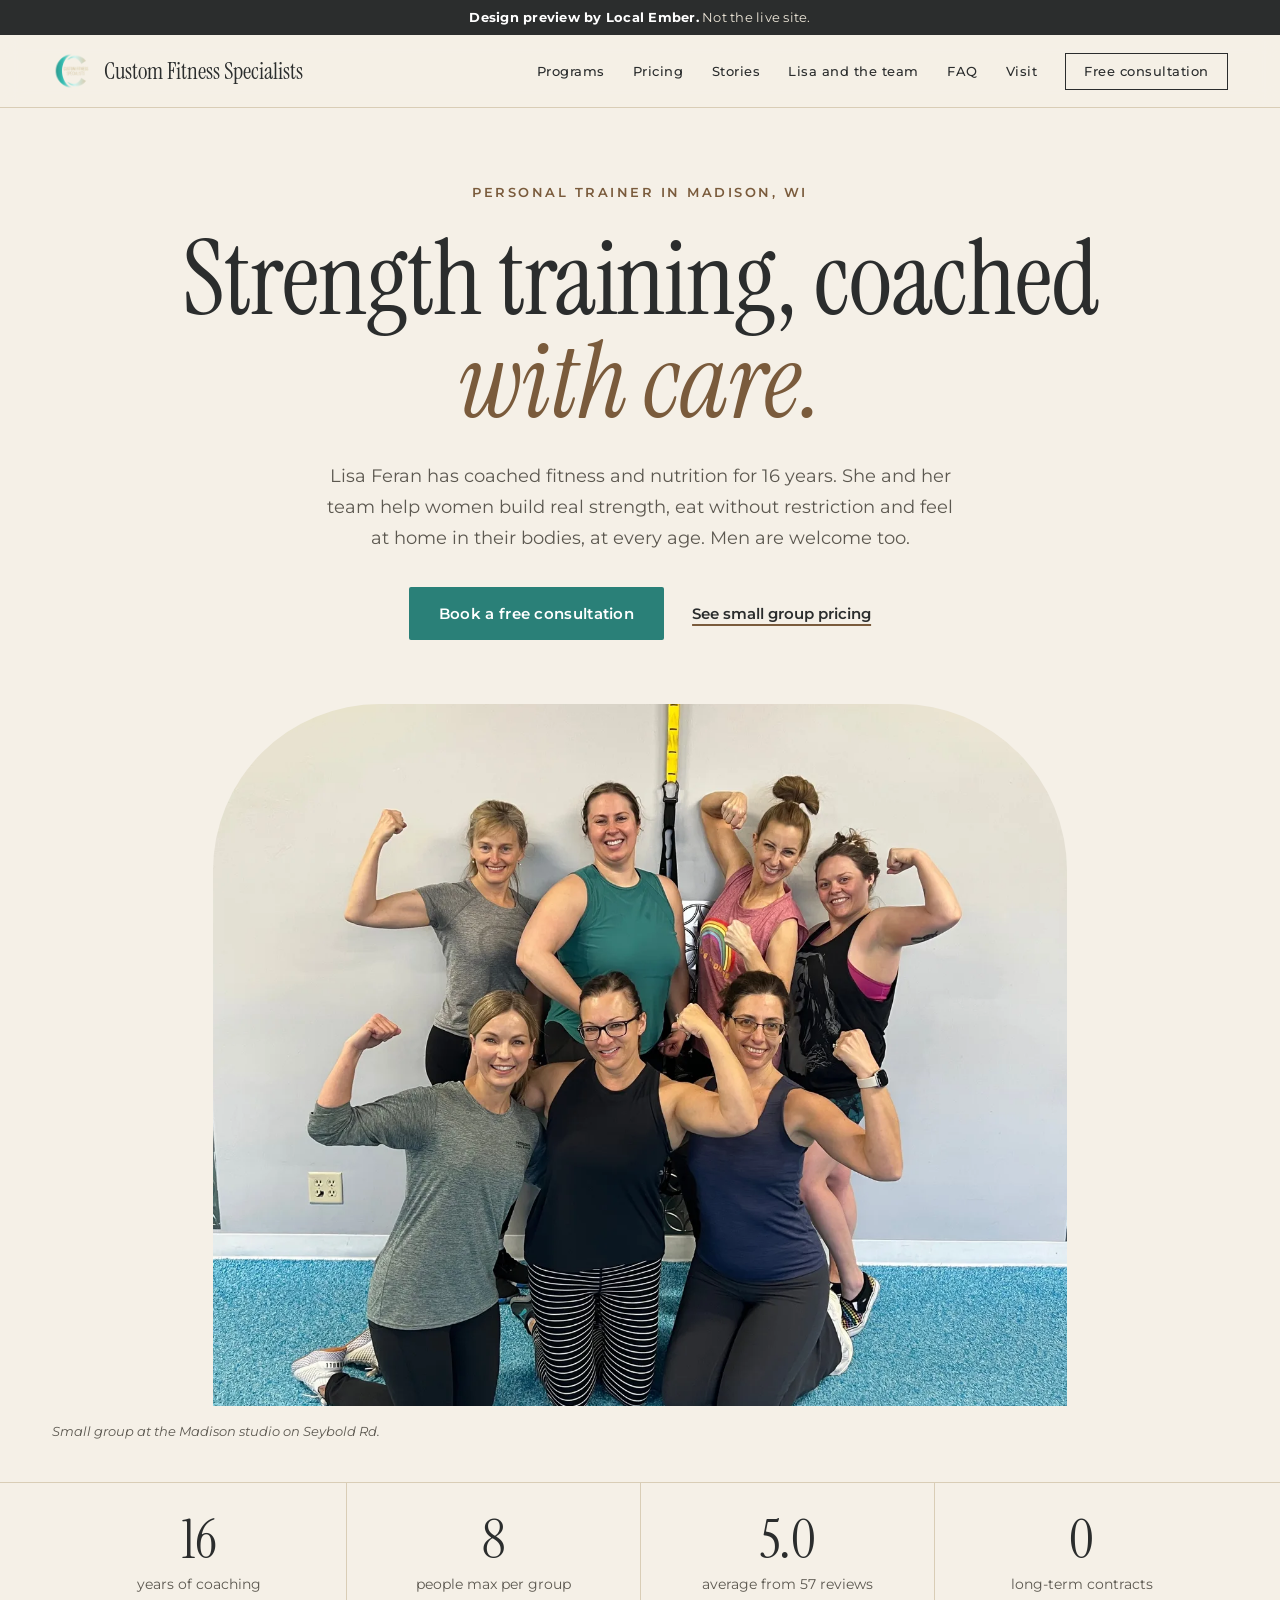
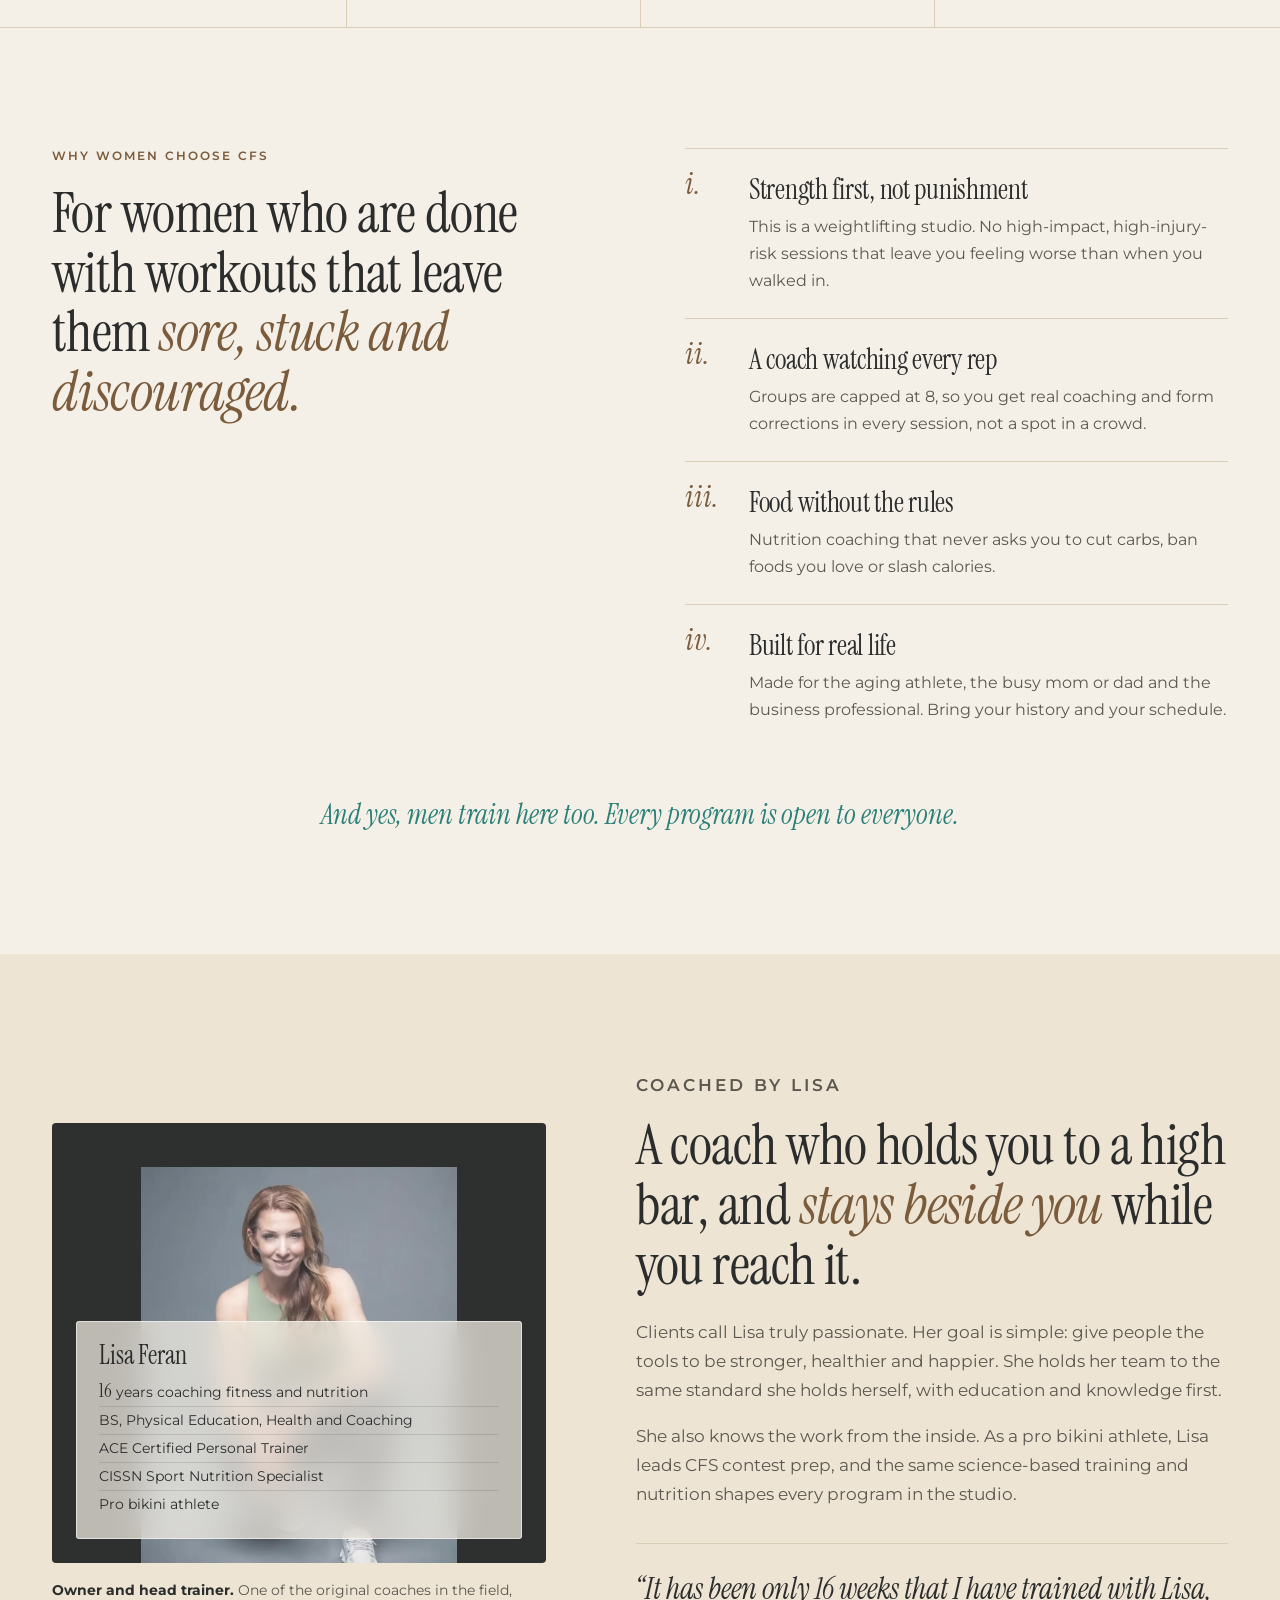
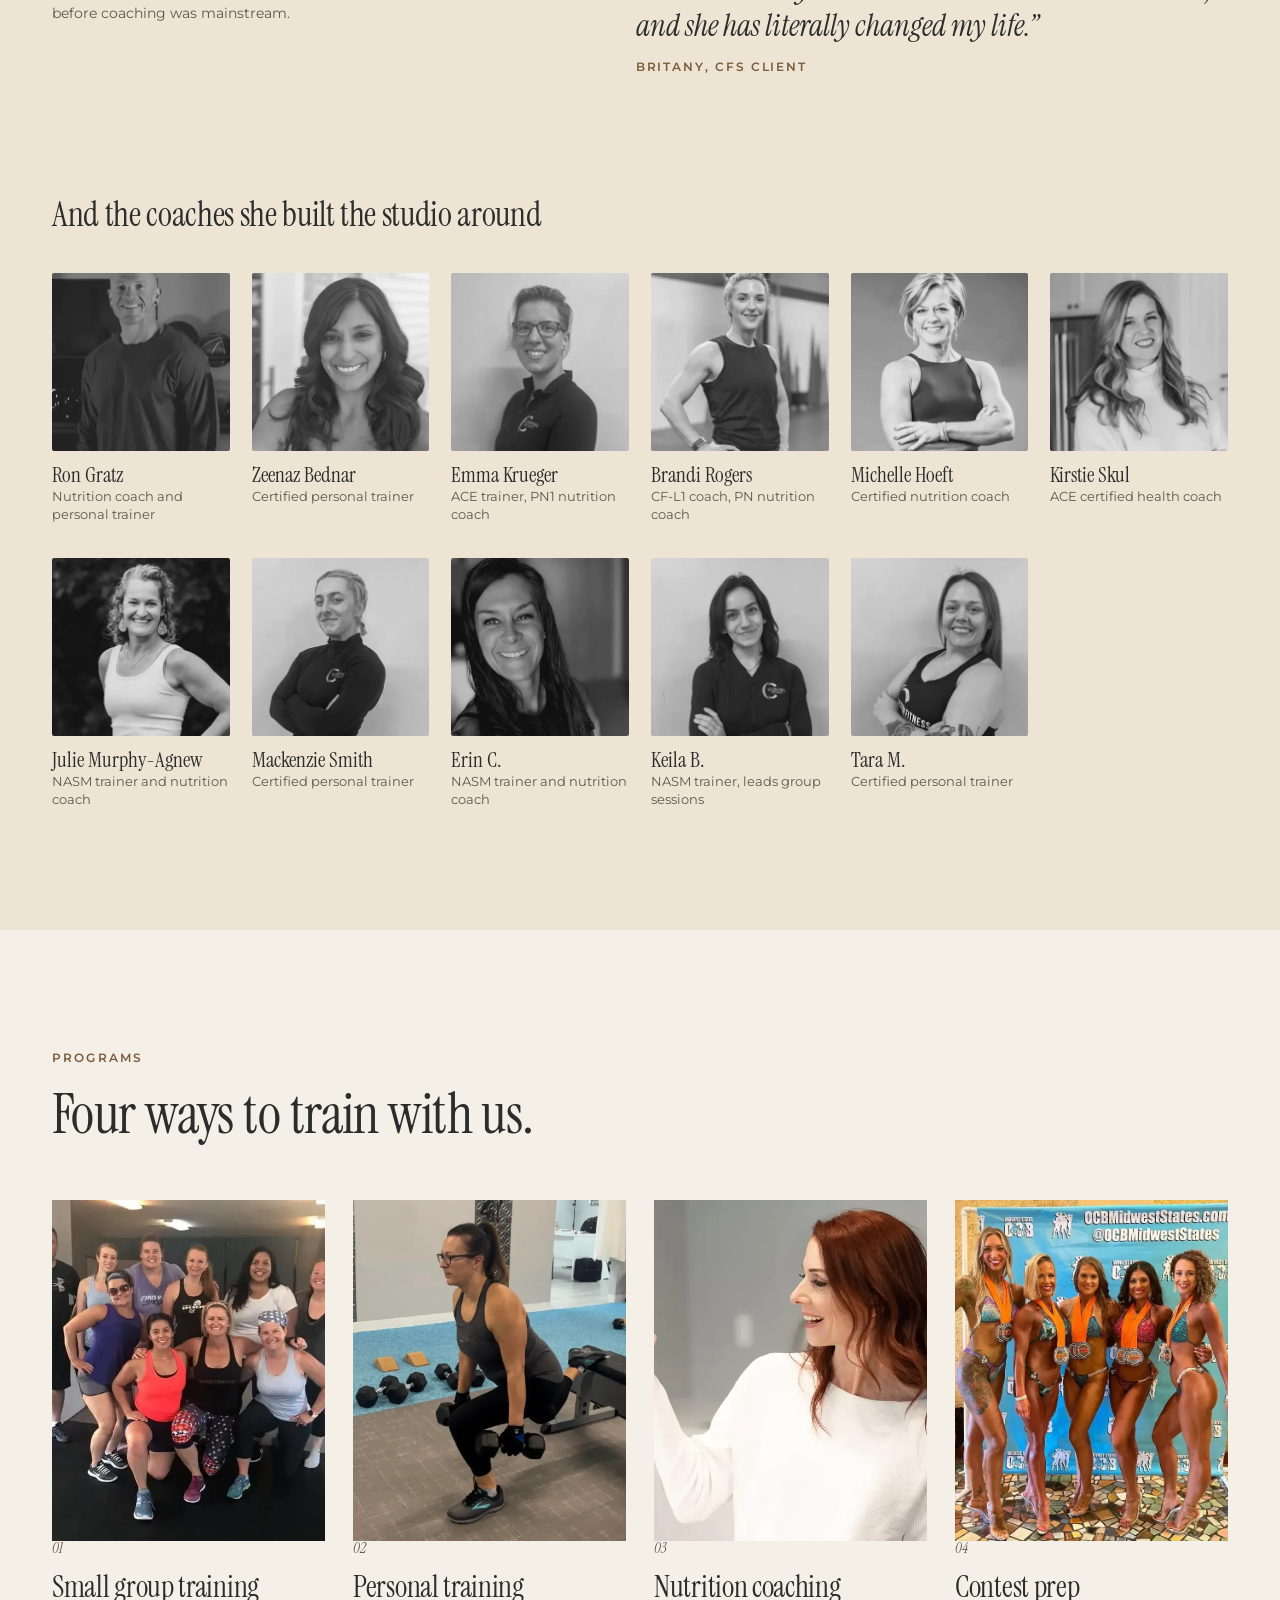
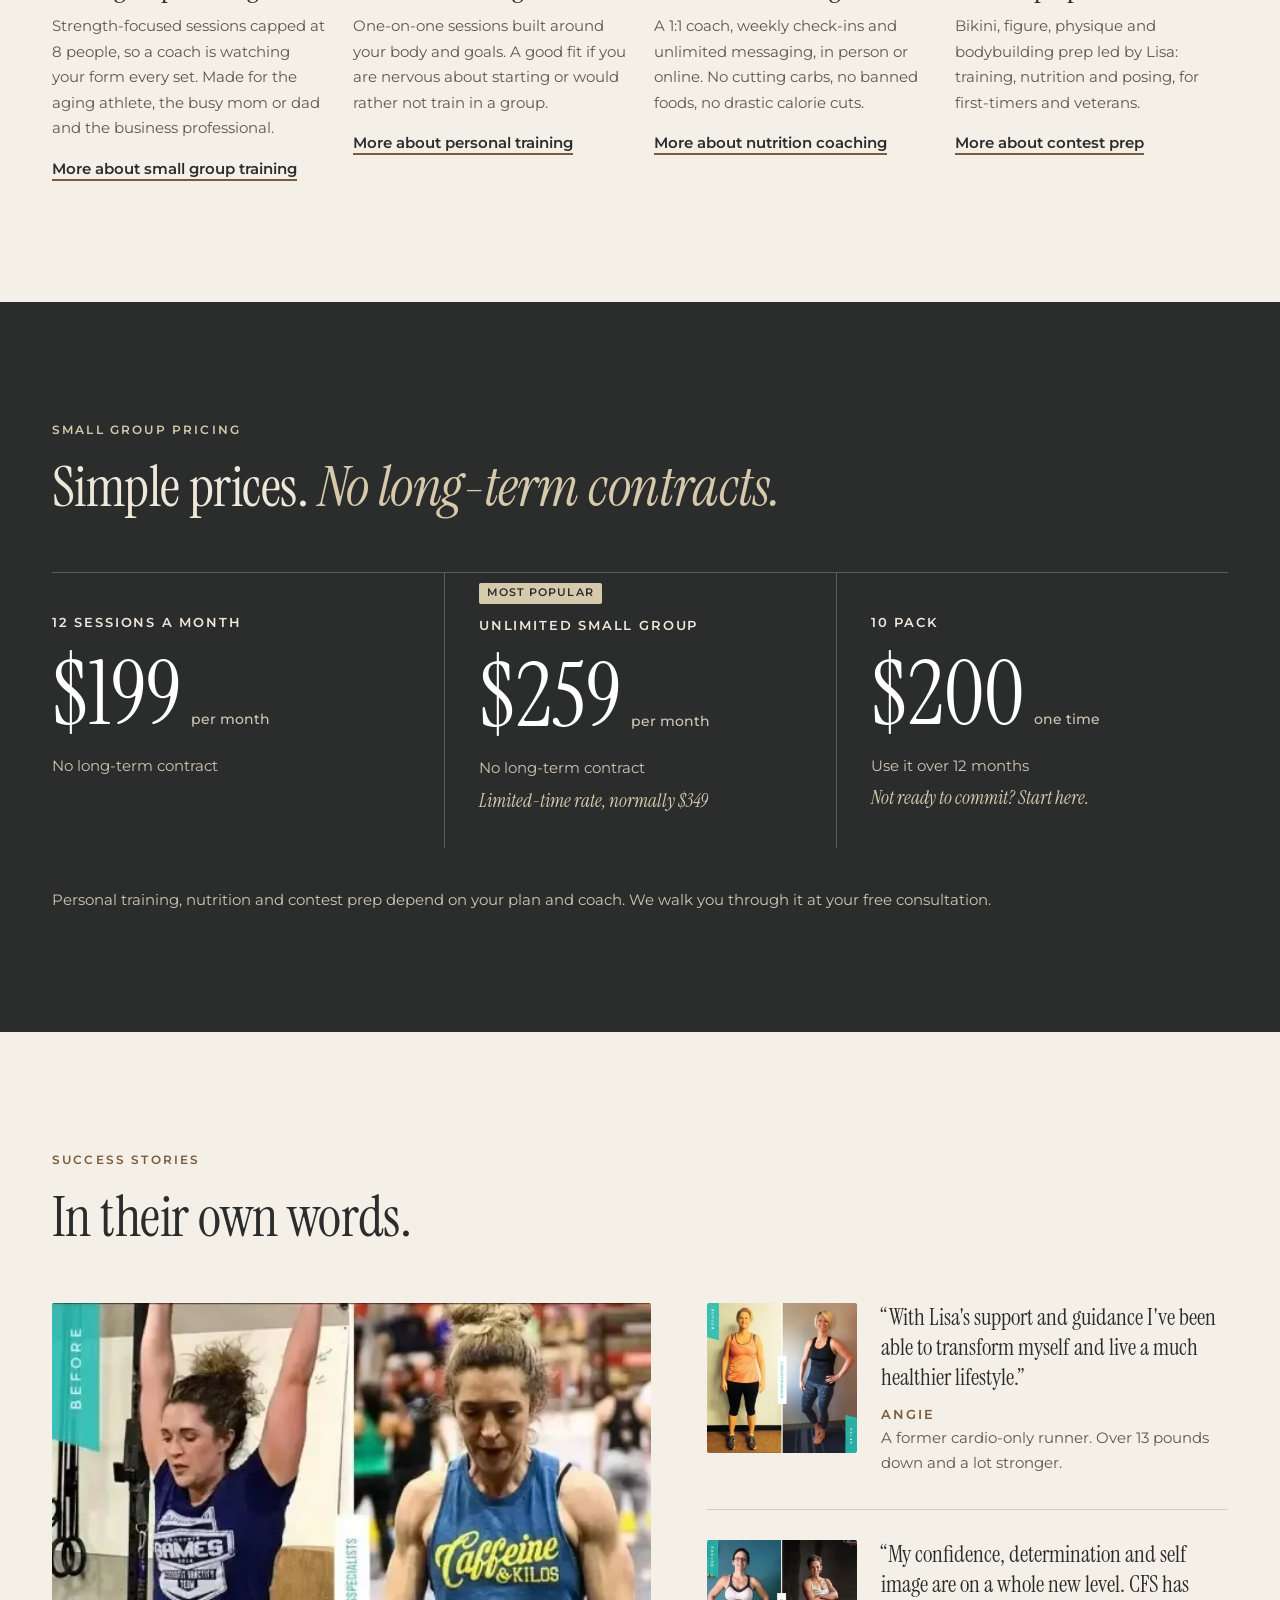
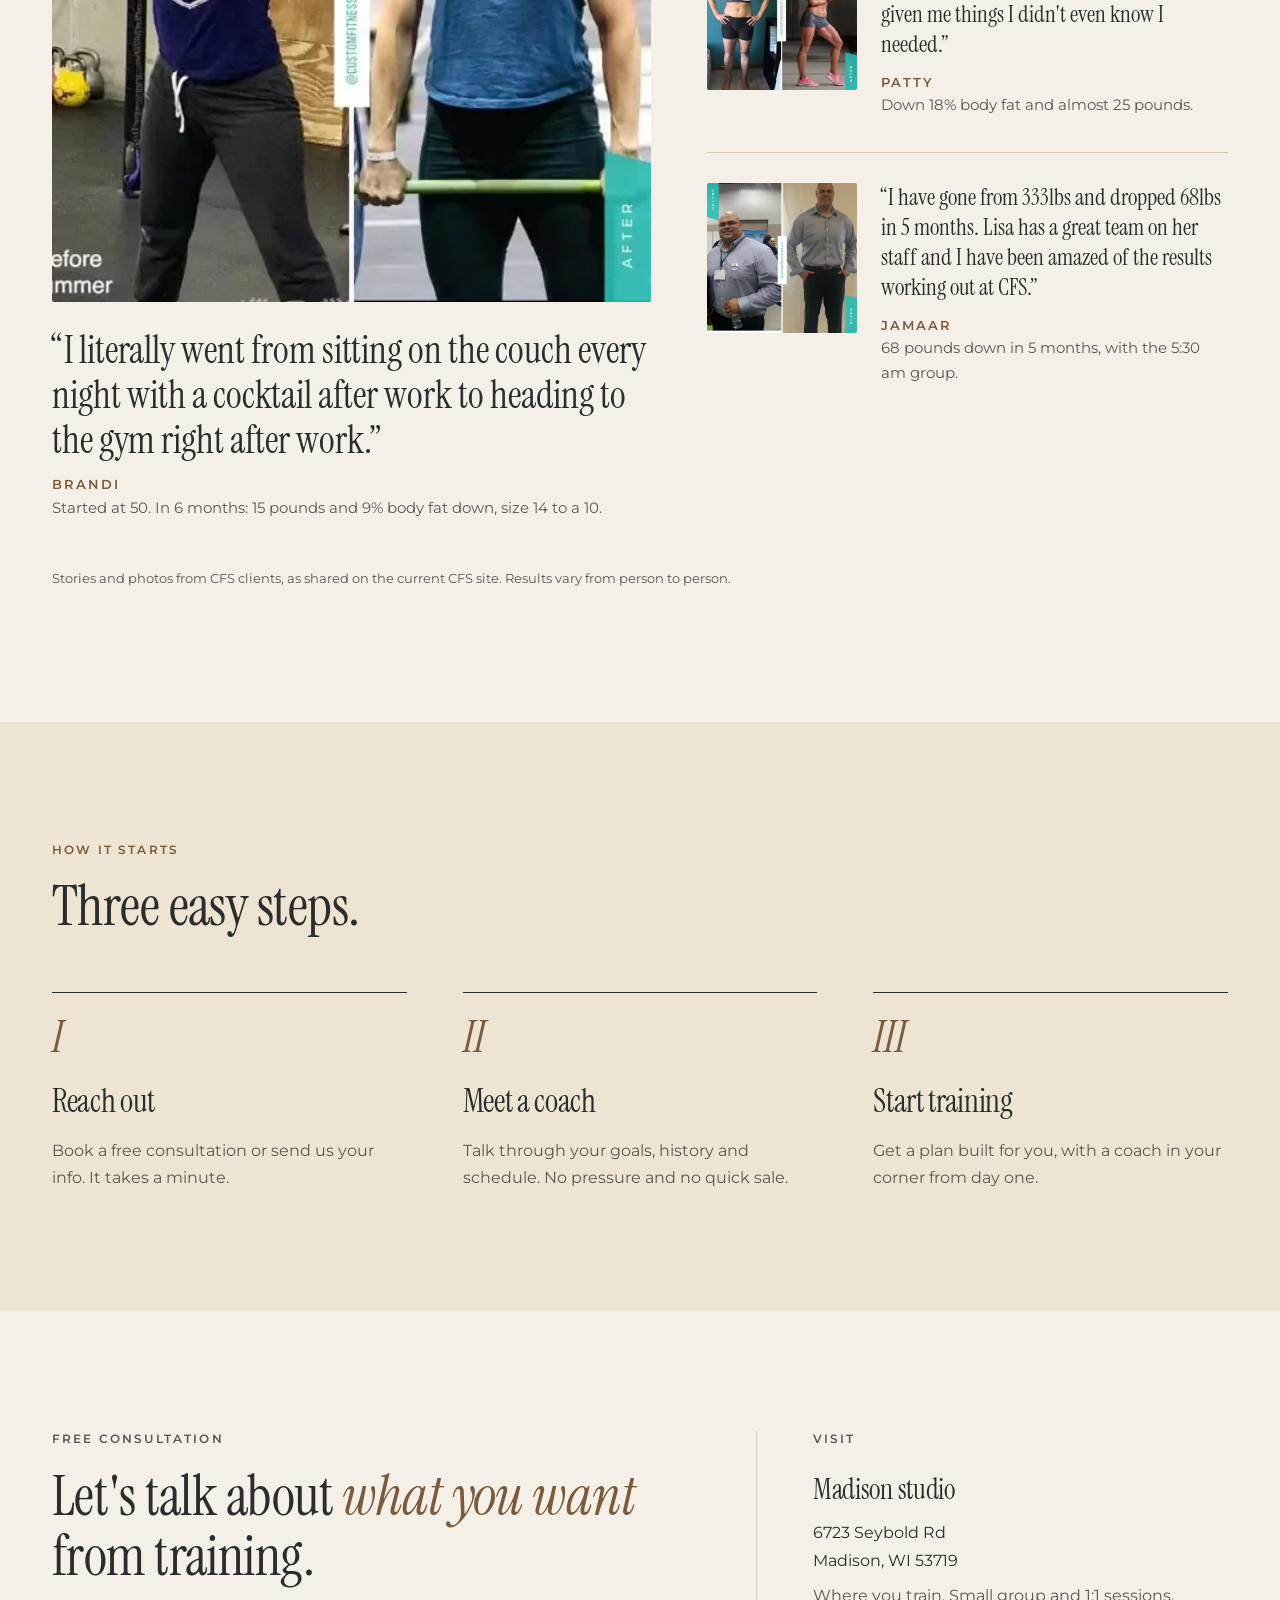
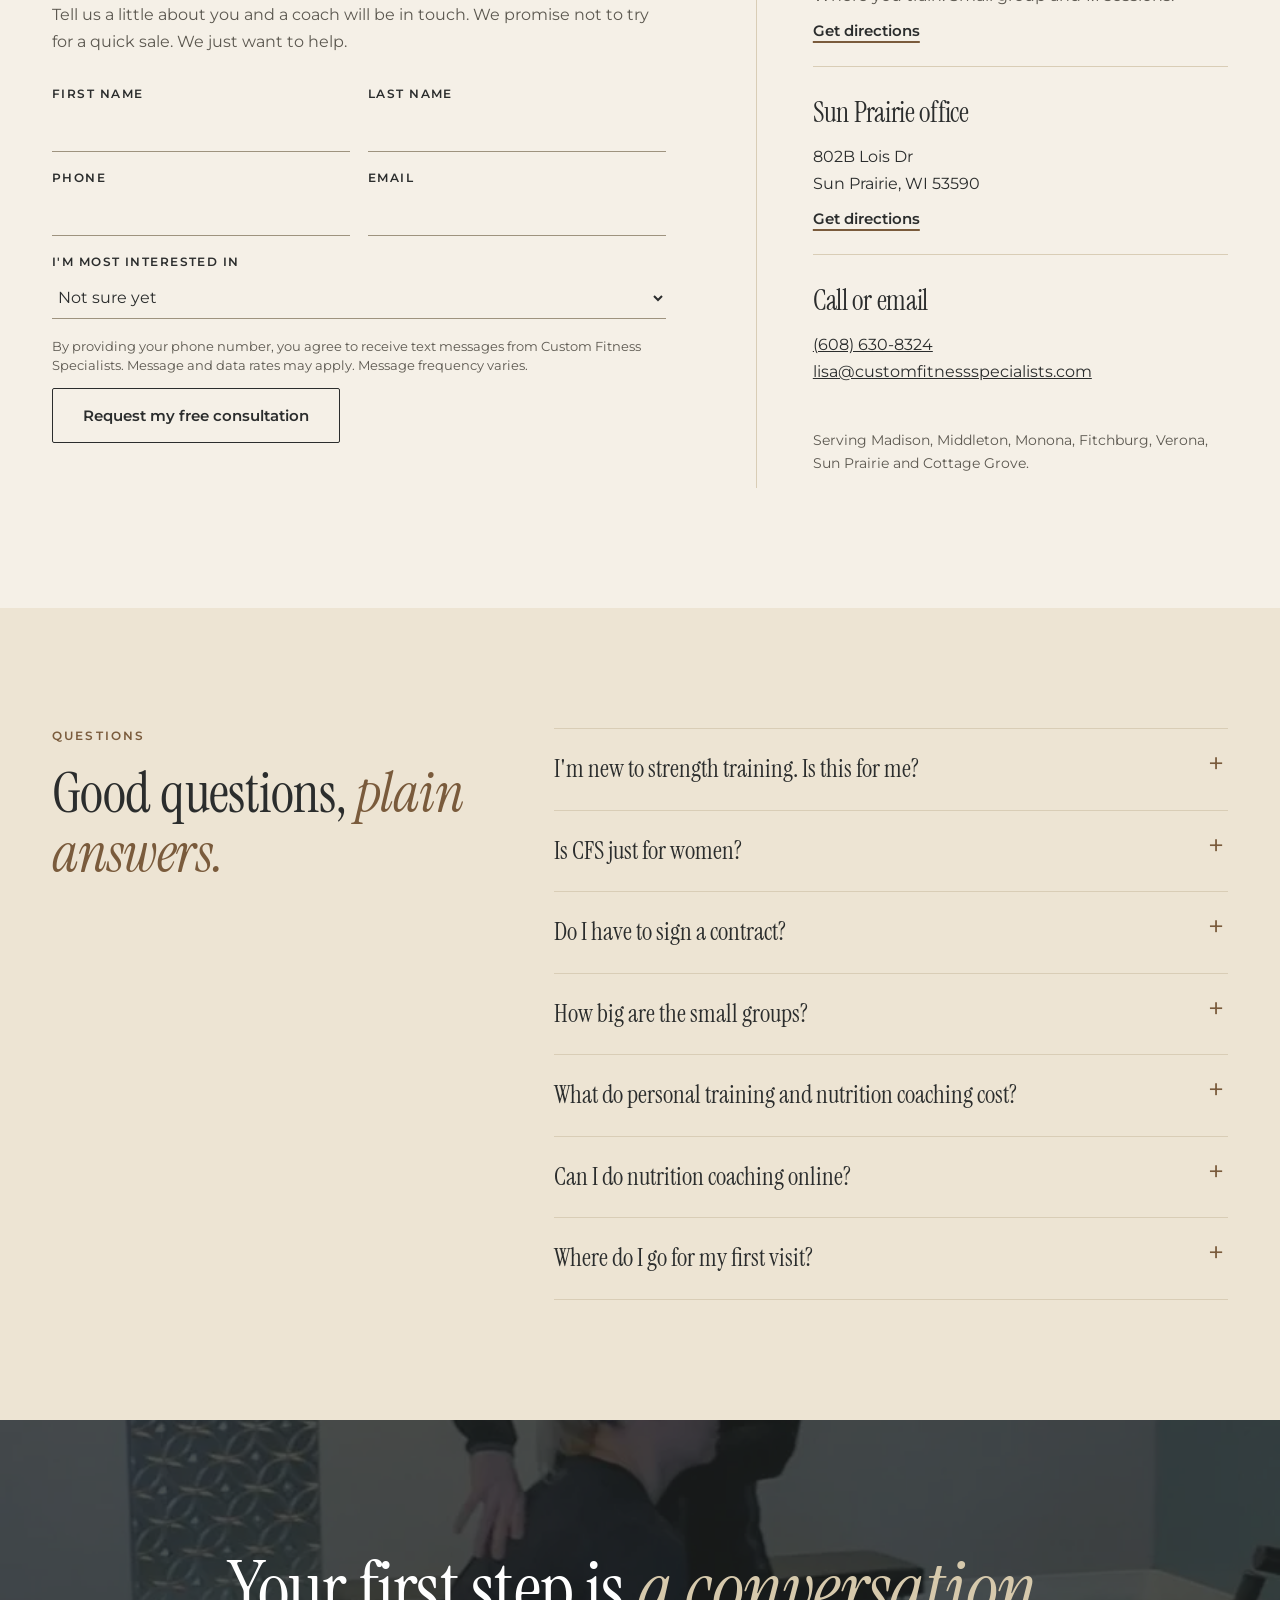
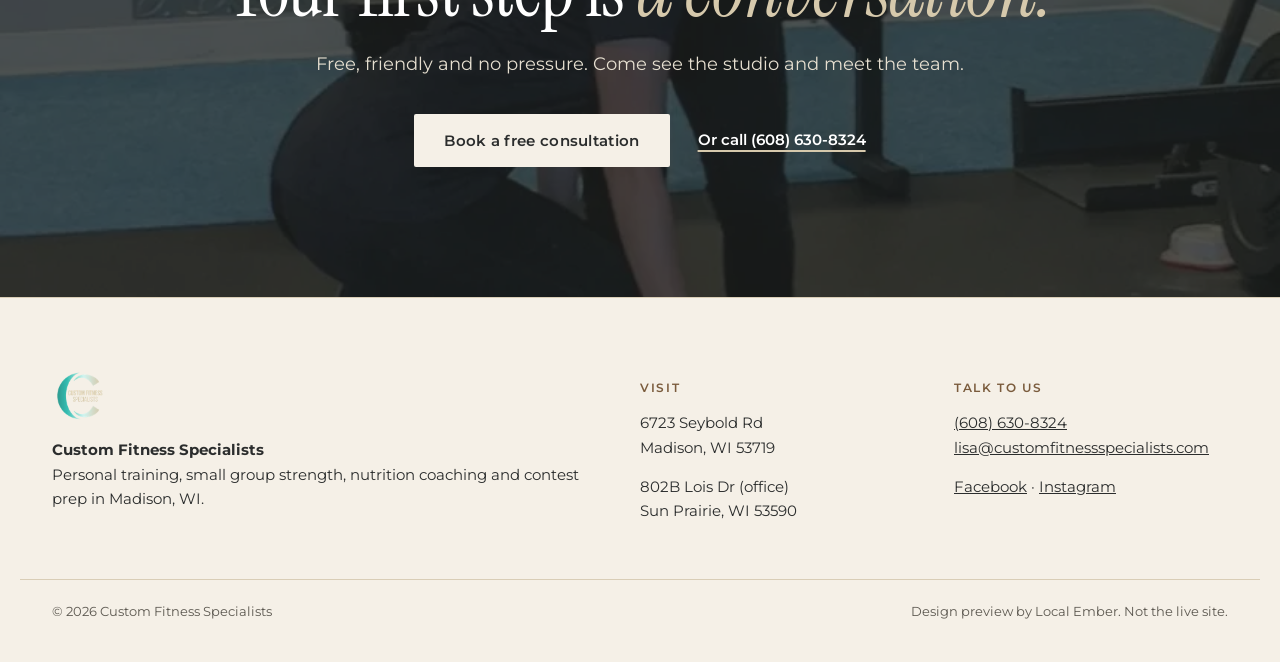
==== coached-by-lisa/index.html @ 45fd1b5d "Add two homepage option previews for Lisa (noindex): /coached-by-lisa/ (option 1), /their-stories/ (" ====
<!doctype html><html lang="en"><head><meta charset="utf-8"><meta name="viewport" content="width=device-width, initial-scale=1">
<title>Personal Trainer in Madison, WI | Custom Fitness Specialists</title><meta name="description" content="Strength training, nutrition coaching and small groups capped at 8, led by Lisa Feran and her team in Madison, WI. Book a free consultation."><meta name="robots" content="noindex,nofollow">
<link rel="icon" href="assets/img/cfs-logo.png"><link rel="stylesheet" href="assets/fonts.css"><link rel="stylesheet" href="assets/style.css"></head>
<body class="o1"><div class="pnote"><strong>Design preview by Local Ember.</strong> Not the live site.</div>
<header class="hdr"><div class="wrap hrow">
<a href="#top" class="brand"><img src="assets/img/cfs-logo.png" alt="" width="40" height="40"><span>Custom Fitness Specialists</span></a>
<nav class="nav" data-nav aria-label="Main"><a href="#programs">Programs</a><a href="#pricing">Pricing</a><a href="#stories">Stories</a><a href="#lisa">Lisa and the team</a><a href="#faq">FAQ</a><a href="#visit">Visit</a><a href="#consult" class="nav-cta">Free consultation</a></nav>
<button class="mbtn" data-menu-btn aria-expanded="false" aria-label="Open menu"><span></span><span></span></button>
</div></header>
<main id="top">
<section class="hero">
  <div class="wrap hero-copy">
    <h1><span class="h1-kicker">Personal trainer in Madison, WI</span>Strength training, coached <em>with care.</em></h1>
    <p class="lede">Lisa Feran has coached fitness and nutrition for 16 years. She and her team help women build real strength, eat without restriction and feel at home in their bodies, at every age. Men are welcome too.</p>
    <div class="ctas" data-hero-ctas><a href="#consult" class="btn">Book a free consultation</a><a href="#pricing" class="tlink">See small group pricing</a></div>
  </div>
  <div class="reveal-frame" data-scale-reveal>
    <figure class="rf-inner"><img src="assets/img/group-1800.webp" srcset="assets/img/group-900.webp 900w, assets/img/group-1800.webp 1800w" sizes="100vw" alt="A small group of CFS members flexing together in the Madison studio" width="1800" height="1219"></figure>
  </div>
  <p class="wrap rf-cap">Small group at the Madison studio on Seybold Rd.</p>
</section>

<section class="facts" aria-label="At a glance"><div class="wrap frow4">
  <p><b>16</b> years of coaching</p><p><b>8</b> people max per group</p><p><b>5.0</b> average from 57 reviews</p><p><b>0</b> long-term contracts</p>
</div></section>

<section class="why" id="why"><div class="wrap why-grid">
  <div class="why-h reveal"><p class="eyebrow">Why women choose CFS</p><h2>For women who are done with workouts that leave them <em>sore, stuck and discouraged.</em></h2></div>
  <ol class="why-list" data-stagger="70">
    <li class="reveal"><h3>Strength first, not punishment</h3><p>This is a weightlifting studio. No high-impact, high-injury-risk sessions that leave you feeling worse than when you walked in.</p></li>
    <li class="reveal"><h3>A coach watching every rep</h3><p>Groups are capped at 8, so you get real coaching and form corrections in every session, not a spot in a crowd.</p></li>
    <li class="reveal"><h3>Food without the rules</h3><p>Nutrition coaching that never asks you to cut carbs, ban foods you love or slash calories.</p></li>
    <li class="reveal"><h3>Built for real life</h3><p>Made for the aging athlete, the busy mom or dad and the business professional. Bring your history and your schedule.</p></li>
  </ol>
  <p class="men reveal">And yes, men train here too. Every program is open to everyone.</p>
</div></section>

<section class="lisa" id="lisa"><div class="wrap lisa-grid">
  <div class="lisa-left reveal">
    <div class="ov-card">
      <img src="assets/img/lisa-portrait.webp" alt="Lisa Feran, owner and head trainer at Custom Fitness Specialists" width="800" height="1067" loading="lazy">
      <div class="ov-panel"><p class="ov-k">Lisa Feran</p><ul><li><b>16</b> years coaching fitness and nutrition</li><li>BS, Physical Education, Health and Coaching</li><li>ACE Certified Personal Trainer</li><li>CISSN Sport Nutrition Specialist</li><li>Pro bikini athlete</li></ul></div>
    </div>
    <p class="ov-cap"><b>Owner and head trainer.</b> One of the original coaches in the field, before coaching was mainstream.</p>
  </div>
  <div class="lisa-right reveal">
    <p class="eyebrow">Coached by Lisa</p>
    <h2>A coach who holds you to a high bar, and <em>stays beside you</em> while you reach it.</h2>
    <p>Clients call Lisa truly passionate. Her goal is simple: give people the tools to be stronger, healthier and happier. She holds her team to the same standard she holds herself, with education and knowledge first.</p>
    <p>She also knows the work from the inside. As a pro bikini athlete, Lisa leads CFS contest prep, and the same science-based training and nutrition shapes every program in the studio.</p>
    <blockquote class="pull">“It has been only 16 weeks that I have trained with Lisa, and she has literally changed my life.”<cite>Britany, CFS client</cite></blockquote>
  </div>
</div>
<div class="wrap team">
  <h3 class="team-h reveal">And the coaches she built the studio around</h3>
  <ul class="team-grid" data-stagger="50"><li class="reveal"><img src="assets/img/coach-ron.webp" alt="Ron Gratz" width="360" height="360" loading="lazy"><span class="cn">Ron Gratz</span><span class="cr">Nutrition coach and personal trainer</span></li><li class="reveal"><img src="assets/img/coach-zeenaz.webp" alt="Zeenaz Bednar" width="360" height="360" loading="lazy"><span class="cn">Zeenaz Bednar</span><span class="cr">Certified personal trainer</span></li><li class="reveal"><img src="assets/img/coach-emma.webp" alt="Emma Krueger" width="360" height="360" loading="lazy"><span class="cn">Emma Krueger</span><span class="cr">ACE trainer, PN1 nutrition coach</span></li><li class="reveal"><img src="assets/img/coach-brandi.webp" alt="Brandi Rogers" width="360" height="360" loading="lazy"><span class="cn">Brandi Rogers</span><span class="cr">CF-L1 coach, PN nutrition coach</span></li><li class="reveal"><img src="assets/img/coach-michelle.webp" alt="Michelle Hoeft" width="360" height="360" loading="lazy"><span class="cn">Michelle Hoeft</span><span class="cr">Certified nutrition coach</span></li><li class="reveal"><img src="assets/img/coach-kirstie.webp" alt="Kirstie Skul" width="360" height="360" loading="lazy"><span class="cn">Kirstie Skul</span><span class="cr">ACE certified health coach</span></li><li class="reveal"><img src="assets/img/coach-julie.webp" alt="Julie Murphy-Agnew" width="360" height="360" loading="lazy"><span class="cn">Julie Murphy-Agnew</span><span class="cr">NASM trainer and nutrition coach</span></li><li class="reveal"><img src="assets/img/coach-macke.webp" alt="Mackenzie Smith" width="360" height="360" loading="lazy"><span class="cn">Mackenzie Smith</span><span class="cr">Certified personal trainer</span></li><li class="reveal"><img src="assets/img/coach-erin.webp" alt="Erin C." width="360" height="360" loading="lazy"><span class="cn">Erin C.</span><span class="cr">NASM trainer and nutrition coach</span></li><li class="reveal"><img src="assets/img/coach-keila.webp" alt="Keila B." width="360" height="360" loading="lazy"><span class="cn">Keila B.</span><span class="cr">NASM trainer, leads group sessions</span></li><li class="reveal"><img src="assets/img/coach-tara.webp" alt="Tara M." width="360" height="360" loading="lazy"><span class="cn">Tara M.</span><span class="cr">Certified personal trainer</span></li></ul>
</div></section>

<section class="programs" id="programs"><div class="wrap">
  <div class="sec-h reveal"><p class="eyebrow">Programs</p><h2>Four ways to train with us.</h2></div>
  <div class="plates" data-stagger="80"><article class="plate reveal"><a href="https://customfitnessspecialists.com/small-group-training/" class="plate-img"><img src="assets/img/sg-flex.webp" alt="A CFS small group posing together in the studio after a session" loading="lazy"></a>
<p class="plate-no">01</p><h3>Small group training</h3><p>Strength-focused sessions capped at 8 people, so a coach is watching your form every set. Made for the aging athlete, the busy mom or dad and the business professional.</p><a class="tlink" href="https://customfitnessspecialists.com/small-group-training/">More about small group training</a></article><article class="plate reveal"><a href="https://customfitnessspecialists.com/personal-training/" class="plate-img"><img src="assets/img/pt-lunge.webp" alt="A CFS client doing a dumbbell split squat in the Madison studio" loading="lazy"></a>
<p class="plate-no">02</p><h3>Personal training</h3><p>One-on-one sessions built around your body and goals. A good fit if you are nervous about starting or would rather not train in a group.</p><a class="tlink" href="https://customfitnessspecialists.com/personal-training/">More about personal training</a></article><article class="plate reveal"><a href="https://customfitnessspecialists.com/nutrition-coaching/" class="plate-img"><img src="assets/img/nutrition.webp" alt="A CFS nutrition coach holding a bowl and smiling" loading="lazy"></a>
<p class="plate-no">03</p><h3>Nutrition coaching</h3><p>A 1:1 coach, weekly check-ins and unlimited messaging, in person or online. No cutting carbs, no banned foods, no drastic calorie cuts.</p><a class="tlink" href="https://customfitnessspecialists.com/nutrition-coaching/">More about nutrition coaching</a></article><article class="plate reveal"><a href="https://customfitnessspecialists.com/contest-prep/" class="plate-img"><img src="assets/img/contest-team.webp" alt="Five CFS athletes on stage at an OCB Midwest States show" loading="lazy"></a>
<p class="plate-no">04</p><h3>Contest prep</h3><p>Bikini, figure, physique and bodybuilding prep led by Lisa: training, nutrition and posing, for first-timers and veterans.</p><a class="tlink" href="https://customfitnessspecialists.com/contest-prep/">More about contest prep</a></article></div>
</div></section>

<section class="pricing" id="pricing"><div class="wrap">
  <div class="sec-h reveal"><p class="eyebrow">Small group pricing</p><h2>Simple prices. <em>No long-term contracts.</em></h2></div>
  <div class="prices" data-stagger="70"><div class="price reveal"><p class="pname">12 sessions a month</p><p class="pamt">$199<span>per month</span></p><p class="psmall">No long-term contract</p></div><div class="price is-feat reveal"><p class="pname">Unlimited small group</p><p class="pamt">$259<span>per month</span></p><p class="psmall">No long-term contract</p><p class="pnote2">Limited-time rate, normally $349</p></div><div class="price reveal"><p class="pname">10 pack</p><p class="pamt">$200<span>one time</span></p><p class="psmall">Use it over 12 months</p><p class="pnote2">Not ready to commit? Start here.</p></div></div>
  <p class="pfoot reveal">Personal training, nutrition and contest prep depend on your plan and coach. We walk you through it at your free consultation.</p>
</div></section>

<section class="stories" id="stories"><div class="wrap">
  <div class="sec-h reveal"><p class="eyebrow">Success stories</p><h2>In their own words.</h2></div>
  <div class="story-grid"><figure class="story story-big reveal"><img src="assets/img/story-brandi.webp" alt="Brandi, before and after training at CFS" loading="lazy"><figcaption><blockquote>“I literally went from sitting on the couch every night with a cocktail after work to heading to the gym right after work.”</blockquote><p class="who">Brandi</p><p class="what">Started at 50. In 6 months: 15 pounds and 9% body fat down, size 14 to a 10.</p></figcaption></figure><div class="story-col" data-stagger="80"><figure class="story reveal"><img src="assets/img/story-angie.webp" alt="Angie, before and after training at CFS" loading="lazy"><figcaption><blockquote>“With Lisa's support and guidance I've been able to transform myself and live a much healthier lifestyle.”</blockquote><p class="who">Angie</p><p class="what">A former cardio-only runner. Over 13 pounds down and a lot stronger.</p></figcaption></figure><figure class="story reveal"><img src="assets/img/story-patty.webp" alt="Patty, before and after training at CFS" loading="lazy"><figcaption><blockquote>“My confidence, determination and self image are on a whole new level. CFS has given me things I didn't even know I needed.”</blockquote><p class="who">Patty</p><p class="what">Down 18% body fat and almost 25 pounds.</p></figcaption></figure><figure class="story reveal"><img src="assets/img/story-jamaar.webp" alt="Jamaar, before and after training at CFS" loading="lazy"><figcaption><blockquote>“I have gone from 333lbs and dropped 68lbs in 5 months. Lisa has a great team on her staff and I have been amazed of the results working out at CFS.”</blockquote><p class="who">Jamaar</p><p class="what">68 pounds down in 5 months, with the 5:30 am group.</p></figcaption></figure></div></div>
  <p class="rnote reveal">Stories and photos from CFS clients, as shared on the current CFS site. Results vary from person to person.</p>
</div></section>

<section class="steps"><div class="wrap">
  <div class="sec-h reveal"><p class="eyebrow">How it starts</p><h2>Three easy steps.</h2></div>
  <ol class="step-row" data-stagger="80"><li class="reveal"><span class="sn">I</span><h3>Reach out</h3><p>Book a free consultation or send us your info. It takes a minute.</p></li><li class="reveal"><span class="sn">II</span><h3>Meet a coach</h3><p>Talk through your goals, history and schedule. No pressure and no quick sale.</p></li><li class="reveal"><span class="sn">III</span><h3>Start training</h3><p>Get a plan built for you, with a coach in your corner from day one.</p></li></ol>
</div></section>

<section class="consult" id="consult"><div class="wrap c-grid">
  <div class="reveal"><p class="eyebrow">Free consultation</p><h2>Let's talk about <em>what you want</em> from training.</h2><p>Tell us a little about you and a coach will be in touch. We promise not to try for a quick sale. We just want to help.</p>
  <form class="cform " data-preview-form novalidate>
  <div class="frow">
    <label class="fld"><span>First name</span><input name="first" autocomplete="given-name" data-need required></label>
    <label class="fld"><span>Last name</span><input name="last" autocomplete="family-name"></label>
  </div>
  <div class="frow">
    <label class="fld"><span>Phone</span><input name="phone" type="tel" autocomplete="tel" data-need required></label>
    <label class="fld"><span>Email</span><input name="email" type="email" autocomplete="email"></label>
  </div>
  <label class="fld"><span>I'm most interested in</span>
    <select name="interest"><option>Not sure yet</option><option>Small group training</option><option>Personal training</option><option>Nutrition coaching</option><option>Contest prep</option></select></label>
  <p class="consent">By providing your phone number, you agree to receive text messages from Custom Fitness Specialists. Message and data rates may apply. Message frequency varies.</p>
  <button class="fsend" type="submit">Request my free consultation</button>
  <p class="fnote" data-form-note tabindex="-1" hidden>This is a design preview, so nothing was sent. On the live site this goes straight to Lisa's team.</p>
</form></div>
  <div class="visit reveal" id="visit"><p class="eyebrow">Visit</p>
    <div class="addr"><h3>Madison studio</h3><p>6723 Seybold Rd<br>Madison, WI 53719</p><p class="muted">Where you train. Small group and 1:1 sessions.</p><a class="tlink" href="https://goo.gl/maps/tY7fk7usAozUa3Zv9">Get directions</a></div>
    <div class="addr"><h3>Sun Prairie office</h3><p>802B Lois Dr<br>Sun Prairie, WI 53590</p><a class="tlink" href="https://goo.gl/maps/xZBZpbgNcj8FwviP7">Get directions</a></div>
    <div class="addr"><h3>Call or email</h3><p><a href="tel:+16086308324">(608) 630-8324</a><br><a href="mailto:lisa@customfitnessspecialists.com">lisa@customfitnessspecialists.com</a></p></div>
    <p class="muted small">Serving Madison, Middleton, Monona, Fitchburg, Verona, Sun Prairie and Cottage Grove.</p>
  </div>
</div></section>

<section class="faq" id="faq"><div class="wrap faq-grid">
  <div class="reveal"><p class="eyebrow">Questions</p><h2>Good questions, <em>plain answers.</em></h2></div>
  <div class="faq-list"><details class="reveal"><summary>I'm new to strength training. Is this for me?</summary><p>Yes. Programs are built for every fitness level, from first-timers to seasoned athletes. Your coach starts where you are and adjusts every exercise to fit you.</p></details><details class="reveal"><summary>Is CFS just for women?</summary><p>No. A lot of our members are women, and men train here too. Small group, personal training, nutrition and contest prep are open to everyone.</p></details><details class="reveal"><summary>Do I have to sign a contract?</summary><p>No. Small group memberships have no long-term contract and you can cancel anytime. The 10 pack can be used over 12 months.</p></details><details class="reveal"><summary>How big are the small groups?</summary><p>Capped at 8 people per coach, so you get real coaching and form corrections in every session.</p></details><details class="reveal"><summary>What do personal training and nutrition coaching cost?</summary><p>It depends on the plan and the coach you work with, so we go over it at your free consultation. Small group prices are listed above.</p></details><details class="reveal"><summary>Can I do nutrition coaching online?</summary><p>Yes. Nutrition coaching runs in person or online, with weekly check-ins and messaging with your coach.</p></details><details class="reveal"><summary>Where do I go for my first visit?</summary><p>Training happens at our Madison studio, 6723 Seybold Rd. Our office is at 802B Lois Dr in Sun Prairie.</p></details></div>
</div></section>

<section class="close"><div class="wrap close-in reveal">
  <h2>Your first step is <em>a conversation.</em></h2>
  <p>Free, friendly and no pressure. Come see the studio and meet the team.</p>
  <div class="ctas"><a href="#consult" class="btn btn-light">Book a free consultation</a><a href="tel:+16086308324" class="tlink tlink-light">Or call (608) 630-8324</a></div>
</div></section>
</main>
<footer class="foot"><div class="wrap fgrid">
<div><img src="assets/img/cfs-logo.png" alt="" width="56" height="56" class="flogo"><p><strong>Custom Fitness Specialists</strong><br>Personal training, small group strength, nutrition coaching and contest prep in Madison, WI.</p></div>
<div><p class="fh">Visit</p><p>6723 Seybold Rd<br>Madison, WI 53719</p><p>802B Lois Dr (office)<br>Sun Prairie, WI 53590</p></div>
<div><p class="fh">Talk to us</p><p><a href="tel:+16086308324">(608) 630-8324</a><br><a href="mailto:lisa@customfitnessspecialists.com">lisa@customfitnessspecialists.com</a></p><p><a href="https://www.facebook.com/customfitnesss/">Facebook</a> · <a href="https://www.instagram.com/customfitnessspecialists/">Instagram</a></p></div>
</div><div class="wrap fbase"><span>© <span data-year>2026</span> Custom Fitness Specialists</span><span>Design preview by Local Ember. Not the live site.</span></div></footer>
<div class="mbar" data-mbar><a href="tel:+16086308324" class="mb-call">Call</a><a href="#consult" class="mb-book">Free Consultation</a></div>
<script src="assets/site.js" defer></script>
</body></html>
---- coached-by-lisa/assets/fonts.css ----
@font-face {
  font-family: 'Montserrat';
  font-style: italic;
  font-weight: 400;
  font-display: swap;
  src: url(fonts/montserrat-italic-400.woff2) format('woff2');
  unicode-range: U+0000-00FF, U+0131, U+0152-0153, U+02BB-02BC, U+02C6, U+02DA, U+02DC, U+0304, U+0308, U+0329, U+2000-206F, U+20AC, U+2122, U+2191, U+2193, U+2212, U+2215, U+FEFF, U+FFFD;
}
@font-face {
  font-family: 'Montserrat';
  font-style: normal;
  font-weight: 400 700;
  font-display: swap;
  src: url(fonts/montserrat-normal-400-700.woff2) format('woff2');
  unicode-range: U+0000-00FF, U+0131, U+0152-0153, U+02BB-02BC, U+02C6, U+02DA, U+02DC, U+0304, U+0308, U+0329, U+2000-206F, U+20AC, U+2122, U+2191, U+2193, U+2212, U+2215, U+FEFF, U+FFFD;
}
@font-face {
  font-family: 'Instrument Serif';
  font-style: italic;
  font-weight: 400;
  font-display: swap;
  src: url(fonts/instrument-serif-italic-400.woff2) format('woff2');
  unicode-range: U+0000-00FF, U+0131, U+0152-0153, U+02BB-02BC, U+02C6, U+02DA, U+02DC, U+0304, U+0308, U+0329, U+2000-206F, U+20AC, U+2122, U+2191, U+2193, U+2212, U+2215, U+FEFF, U+FFFD;
}
@font-face {
  font-family: 'Instrument Serif';
  font-style: normal;
  font-weight: 400;
  font-display: swap;
  src: url(fonts/instrument-serif-normal-400.woff2) format('woff2');
  unicode-range: U+0000-00FF, U+0131, U+0152-0153, U+02BB-02BC, U+02C6, U+02DA, U+02DC, U+0304, U+0308, U+0329, U+2000-206F, U+20AC, U+2122, U+2191, U+2193, U+2212, U+2215, U+FEFF, U+FFFD;
}
---- coached-by-lisa/assets/style.css ----
:root{--bg:#F5F0E7;--bg2:#EDE4D3;--ink:#2B2D2D;--mut:#5C5850;--br:#7A5B3C;--sand:#D6C9AC;--teal:#2A8078;--teal2:#35BDB2;--line:#D9CDB6;
--serif:'Instrument Serif',Georgia,serif;--sans:'Montserrat',system-ui,sans-serif}
*{box-sizing:border-box}html{scroll-behavior:smooth}@media (prefers-reduced-motion:reduce){html{scroll-behavior:auto}}
body{margin:0;background:var(--bg);color:var(--ink);font:400 16px/1.7 var(--sans);-webkit-font-smoothing:antialiased;overflow-x:hidden}
img{max-width:100%;height:auto;display:block}a{color:inherit}
.wrap{max-width:1240px;margin:0 auto;padding:0 32px}
h1,h2,h3{font-family:var(--serif);font-weight:400;letter-spacing:-.01em;margin:0}
h2{font-size:clamp(34px,4.4vw,58px);line-height:1.06}
h2 em,h1 em{font-style:italic;color:var(--br)}
.eyebrow{font:600 12px/1.4 var(--sans);letter-spacing:.18em;text-transform:uppercase;color:var(--br);margin:0 0 18px}
:focus{outline:none}:focus-visible{outline:2px solid var(--teal);outline-offset:3px}
.pnote{background:var(--ink);color:#EDE6D8;font-size:12.5px;text-align:center;padding:7px 16px;letter-spacing:.02em}
.pnote strong{color:#fff}
/* header */
.hdr{position:sticky;top:0;z-index:40;background:rgba(245,240,231,.92);backdrop-filter:blur(10px);border-bottom:1px solid var(--line)}
.hrow{display:flex;align-items:center;justify-content:space-between;height:72px}
.brand{display:flex;align-items:center;gap:12px;text-decoration:none;font:400 23px/1 var(--serif)}
.nav{display:flex;align-items:center;gap:28px}
.nav a{text-decoration:none;font:500 13px/1 var(--sans);letter-spacing:.04em;color:var(--ink)}
.nav a:hover{color:var(--br)}
.nav .nav-cta{border:1px solid var(--ink);padding:11px 18px}
.nav .nav-cta:hover{background:var(--ink);color:var(--bg)}
.mbtn{display:none;width:46px;height:46px;border:1px solid var(--ink);background:transparent;cursor:pointer;position:relative}
.mbtn span{position:absolute;left:12px;right:12px;height:1.5px;background:var(--ink);transition:transform .25s}
.mbtn span:first-child{top:18px}.mbtn span:last-child{top:26px}
.nav-open .mbtn span:first-child{transform:translateY(4px) rotate(45deg)}.nav-open .mbtn span:last-child{transform:translateY(-4px) rotate(-45deg)}
/* hero */
.hero{padding:76px 0 0;text-align:center}
.hero h1{font-size:clamp(46px,8.2vw,118px);line-height:.98;max-width:1100px;margin:0 auto}
.h1-kicker{display:block;font:600 12.5px/1.4 var(--sans);letter-spacing:.2em;text-transform:uppercase;color:var(--br);margin-bottom:26px}
.lede{max-width:640px;margin:28px auto 0;font-size:18px;color:var(--mut)}
.ctas{display:flex;gap:28px;justify-content:center;align-items:center;flex-wrap:wrap;margin-top:34px}
.btn{display:inline-block;background:var(--teal);color:#fff;text-decoration:none;font:600 15px/1 var(--sans);letter-spacing:.02em;padding:19px 30px;border-radius:2px;transition:background .2s}
.btn:hover{background:#1F6560}
.tlink{font:600 14.5px/1.4 var(--sans);text-decoration:underline;text-underline-offset:5px;text-decoration-color:var(--br);text-decoration-thickness:1.5px}
.reveal-frame{--p:0;margin:64px auto 0;height:min(78vh,760px);display:flex;justify-content:center;overflow:hidden}
.rf-inner{margin:0;height:100%;width:calc(56% + 44% * var(--p));border-radius:calc(220px * (1 - var(--p))) calc(220px * (1 - var(--p))) 0 0;overflow:hidden;transition:width .05s linear}
.rf-inner img{width:100%;height:100%;object-fit:cover;object-position:50% 40%;transform:scale(calc(1.12 - .12 * var(--p)))}
.rf-cap{font-size:13px;color:var(--mut);text-align:left;margin-top:14px;font-style:italic}
/* facts */
.facts{border-top:1px solid var(--line);border-bottom:1px solid var(--line);margin-top:40px}
.frow4{display:grid;grid-template-columns:repeat(4,1fr)}
.frow4 p{margin:0;padding:30px 20px;border-left:1px solid var(--line);font-size:14px;color:var(--mut);text-align:center}
.frow4 p:first-child{border-left:0}
.frow4 b{display:block;font:400 54px/1 var(--serif);color:var(--ink);margin-bottom:6px}
section{scroll-margin-top:80px}
.why,.lisa,.programs,.pricing,.stories,.steps,.consult,.faq{padding:120px 0}
.why-grid{display:grid;grid-template-columns:1fr 1fr;gap:40px 90px}
.why-list{list-style:none;margin:0;padding:0;counter-reset:w}
.why-list li{border-top:1px solid var(--line);padding:24px 0 24px 64px;position:relative;counter-increment:w}
.why-list li:before{content:counter(w,lower-roman)".";position:absolute;left:0;top:20px;font:italic 400 30px/1 var(--serif);color:var(--br)}
.why-list h3{font-size:28px;line-height:1.2;margin-bottom:6px}.why-list p{margin:0;color:var(--mut)}
.men{grid-column:1/-1;margin:10px 0 0;font:italic 400 28px/1.3 var(--serif);text-align:center;color:var(--teal)}
/* lisa + signature overlay card */
.lisa{background:var(--bg2)}
.lisa-grid{display:grid;grid-template-columns:5fr 6fr;gap:90px;align-items:center}
.ov-card{position:relative;background:#2E302F;border-radius:4px;padding:44px 44px 0;overflow:hidden}
.ov-card img{width:78%;margin:0 auto;aspect-ratio:4/5;object-fit:cover;object-position:50% 20%;filter:saturate(.9)}
.ov-panel{position:absolute;left:24px;right:24px;bottom:24px;background:rgba(245,240,231,.72);backdrop-filter:blur(14px) saturate(1.2);-webkit-backdrop-filter:blur(14px);border:1px solid rgba(255,255,255,.55);padding:20px 22px;border-radius:3px}
.ov-k{font:400 26px/1 var(--serif);margin:0 0 10px}
.ov-panel ul{list-style:none;margin:0;padding:0;font-size:13.5px;line-height:1.55}
.ov-panel li{padding:3px 0;border-top:1px solid rgba(43,45,45,.14)}.ov-panel li:first-child{border-top:0}
.ov-panel b{font:400 19px/1 var(--serif)}
.ov-cap{margin:16px 0 0;font-size:14px;color:var(--mut)}.ov-cap b{color:var(--ink)}
.lisa-right p{color:var(--mut);font-size:17px}
.lisa-right h2{margin-bottom:24px}
.pull{margin:34px 0 0;padding:26px 0 0;border-top:1px solid var(--line);font:italic 400 30px/1.25 var(--serif);color:var(--ink)}
.pull cite{display:block;font:600 12px/1.4 var(--sans);letter-spacing:.16em;text-transform:uppercase;color:var(--br);margin-top:14px;font-style:normal}
.team{margin-top:110px}
.team-h{font-size:34px;margin-bottom:30px}
.team-grid{list-style:none;margin:0;padding:0;display:grid;grid-template-columns:repeat(6,1fr);gap:34px 22px}
.team-grid img{aspect-ratio:1;object-fit:cover;filter:grayscale(1) contrast(1.02);border-radius:2px;transition:filter .4s}
.team-grid li:hover img{filter:none}
.cn{display:block;font:400 21px/1.2 var(--serif);margin-top:12px}.cr{display:block;font-size:12.5px;line-height:1.45;color:var(--mut)}
/* programs */
.sec-h{margin-bottom:56px;max-width:760px}
.plates{display:grid;grid-template-columns:repeat(4,1fr);gap:28px}
.plate-img{display:block;overflow:hidden}
.plate img{aspect-ratio:4/5;object-fit:cover;width:100%;transition:transform .6s}
.plate:hover img{transform:scale(1.03)}
.plate-no{font:italic 400 20px/1 var(--serif);color:var(--br);margin:18px 0 6px}
.plate h3{font-size:30px;line-height:1.1;margin-bottom:10px}.plate p{color:var(--mut);font-size:15px;margin:0 0 14px}
/* pricing */
.pricing{background:var(--ink);color:#EFE8DA}
.pricing .eyebrow{color:var(--sand)}.pricing h2 em{color:var(--sand)}
.prices{display:grid;grid-template-columns:repeat(3,1fr);border-top:1px solid rgba(239,232,218,.25)}
.price{padding:40px 34px 34px;border-left:1px solid rgba(239,232,218,.25)}.price:first-child{border-left:0;padding-left:0}
.pname{font:600 13px/1.4 var(--sans);letter-spacing:.14em;text-transform:uppercase;margin:0 0 18px;color:#EFE8DA}
.pamt{font:400 88px/1 var(--serif);margin:0;color:#fff}.pamt span{font:500 14px/1 var(--sans);color:#CFC6B5;margin-left:10px}
.psmall{margin:16px 0 0;color:#CFC6B5;font-size:14.5px}
.pnote2{margin:8px 0 0;font:italic 400 19px/1.3 var(--serif);color:var(--sand)}
.is-feat .pname:before{content:"Most popular";display:table;margin:-30px 0 12px;background:var(--sand);color:var(--ink);padding:3px 8px;font-size:10.5px;letter-spacing:.1em;border-radius:2px}
.pfoot{color:#CFC6B5;font-size:14.5px;margin:40px 0 0}
/* stories */
.story-grid{display:grid;grid-template-columns:1.15fr 1fr;gap:56px;align-items:start}
.story{margin:0}
.story img{aspect-ratio:1;object-fit:cover;width:100%;border-radius:2px}
.story blockquote{margin:0;font:400 23px/1.3 var(--serif)}
.story-big blockquote{font-size:38px;line-height:1.18;margin-top:26px}
.who{font:600 12.5px/1.4 var(--sans);letter-spacing:.16em;text-transform:uppercase;color:var(--br);margin:14px 0 2px}
.what{margin:0;color:var(--mut);font-size:14.5px}
.story-col{display:grid;gap:34px}
.story-col .story{display:grid;grid-template-columns:150px 1fr;gap:24px;align-items:start;border-top:1px solid var(--line);padding-top:30px}
.story-col .story:first-child{border-top:0;padding-top:0}
.rnote{font-size:13px;color:var(--mut);margin-top:46px}
/* steps */
.steps{background:var(--bg2)}
.step-row{list-style:none;margin:0;padding:0;display:grid;grid-template-columns:repeat(3,1fr);gap:56px}
.step-row li{border-top:1px solid var(--ink);padding-top:22px}
.sn{font:italic 400 44px/1 var(--serif);color:var(--br)}
.step-row h3{font-size:32px;margin:14px 0 8px}.step-row p{margin:0;color:var(--mut)}
/* consult */
.c-grid{display:grid;grid-template-columns:1.3fr 1fr;gap:90px}
.consult h2{margin-bottom:16px}.consult .reveal>p{color:var(--mut)}
.cform{margin-top:30px}
.frow{display:grid;grid-template-columns:1fr 1fr;gap:18px}
.fld{display:block;margin-bottom:18px}
.fld span{display:block;font:600 12px/1.4 var(--sans);letter-spacing:.12em;text-transform:uppercase;margin-bottom:6px}
.fld input,.fld select{width:100%;font:400 16px/1.4 var(--sans);color:var(--ink);background:transparent;border:0;border-bottom:1px solid #9E937F;padding:10px 2px;border-radius:0}
.fld input:focus-visible,.fld select:focus-visible{outline:none;border-bottom:2px solid var(--teal)}
.consent{font-size:12.5px;color:var(--mut);line-height:1.55}
.fsend{font:600 15px/1 var(--sans);padding:19px 30px;border:1px solid var(--ink);background:transparent;color:var(--ink);cursor:pointer;border-radius:2px;transition:background .25s,color .25s,border-color .25s}
.is-ready .fsend{background:var(--teal);border-color:var(--teal);color:#fff}
.fnote{margin-top:16px;padding:14px 16px;background:var(--bg2);border-left:3px solid var(--teal);font-size:14.5px}
.visit{border-left:1px solid var(--line);padding-left:56px}
.addr{border-top:1px solid var(--line);padding:22px 0}.addr:first-of-type{border-top:0;padding-top:0}
.addr h3{font-size:28px;margin-bottom:6px}.addr p{margin:0 0 8px}
.muted{color:var(--mut)}.small{font-size:13.5px}
/* faq */
.faq{background:var(--bg2)}
.faq-grid{display:grid;grid-template-columns:1fr 1.6fr;gap:80px}
.faq details{border-top:1px solid var(--line);padding:6px 0}.faq details:last-child{border-bottom:1px solid var(--line)}
.faq summary{cursor:pointer;list-style:none;font:400 25px/1.3 var(--serif);padding:18px 40px 18px 0;position:relative}
.faq summary::-webkit-details-marker{display:none}
.faq summary:after{content:"+";position:absolute;right:4px;top:14px;font:300 28px/1 var(--sans);color:var(--br)}
.faq details[open] summary:after{content:"\2212"}
.faq details p{margin:0 0 20px;color:var(--mut);max-width:640px}
/* close */
.close{position:relative;background:#2E302F url(img/lisa-form.webp) center/cover;color:#fff}
.close:before{content:"";position:absolute;inset:0;background:rgba(30,32,31,.78)}
.close-in{position:relative;text-align:center;padding:130px 32px}
.close h2{font-size:clamp(40px,6vw,84px)}.close h2 em{color:var(--sand)}
.close p{color:#E6DFD0;font-size:18px}
.btn-light{background:#F5F0E7;color:var(--ink)}.btn-light:hover{background:#fff}
.tlink-light{color:#fff;text-decoration-color:var(--sand)}
/* footer */
.foot{background:var(--bg);padding:70px 0 40px;font-size:14.5px;border-top:1px solid var(--line)}
.fgrid{display:grid;grid-template-columns:2fr 1fr 1fr;gap:40px}
.flogo{margin-bottom:10px}.fh{font:600 12px/1.4 var(--sans);letter-spacing:.14em;text-transform:uppercase;color:var(--br)}
.fbase{display:flex;justify-content:space-between;gap:20px;flex-wrap:wrap;border-top:1px solid var(--line);margin-top:40px;padding-top:20px;font-size:13px;color:var(--mut)}
/* sticky bar */
.mbar{display:none}
/* reveal */
.reveal{opacity:0;transform:translateY(16px);transition:opacity .6s ease-out,transform .6s ease-out}
.reveal.is-in{opacity:1;transform:none}
.hero-copy>*{opacity:0;transform:translateY(16px);transition:opacity .8s ease-out,transform .8s ease-out}
.is-loaded .hero-copy>*{opacity:1;transform:none}
.is-loaded .hero-copy>*:nth-child(2){transition-delay:.12s}.is-loaded .hero-copy>*:nth-child(3){transition-delay:.24s}
@media (prefers-reduced-motion:reduce){.reveal,.hero-copy>*{opacity:1!important;transform:none!important;transition:none!important}.rf-inner,.rf-inner img{transition:none}}
/* responsive */
@media (max-width:1100px){.plates{grid-template-columns:1fr 1fr}.team-grid{grid-template-columns:repeat(4,1fr)}}
@media (max-width:960px){
 .nav{position:fixed;inset:0;top:0;background:var(--bg);flex-direction:column;align-items:flex-start;justify-content:flex-start;gap:0;padding:120px 32px 40px;transform:translateY(-100%);visibility:hidden;transition:transform .35s,visibility .35s;z-index:-1}
 .nav-open .nav{transform:none;visibility:visible}
 .nav a{font:400 34px/1.2 var(--serif);letter-spacing:0;padding:12px 0;border-bottom:1px solid var(--line);width:100%}
 .nav .nav-cta{margin-top:28px;border:0;background:var(--teal);color:#fff;font:600 16px/1 var(--sans);padding:20px;text-align:center}
 .mbtn{display:block}
 .nav-open{overflow:hidden}
 .nav-open .hdr{backdrop-filter:none;-webkit-backdrop-filter:none;background:var(--bg)}
 .why-grid,.lisa-grid,.story-grid,.c-grid,.faq-grid{grid-template-columns:1fr;gap:50px}
 .visit{border-left:0;padding-left:0;border-top:1px solid var(--line);padding-top:40px}
 .prices{grid-template-columns:1fr}.price,.price:first-child{border-left:0;padding:30px 0;border-top:1px solid rgba(239,232,218,.25)}
 .step-row{grid-template-columns:1fr;gap:34px}
 .fgrid{grid-template-columns:1fr}
 .mbar{display:grid;grid-template-columns:1fr 1.6fr;gap:10px;position:fixed;left:0;right:0;bottom:0;z-index:50;padding:10px 14px calc(10px + env(safe-area-inset-bottom));background:rgba(245,240,231,.96);backdrop-filter:blur(10px);border-top:1px solid var(--line);transform:translateY(110%);transition:transform .3s}
 .mbar.is-in{transform:none}
 .mbar a{text-align:center;text-decoration:none;font:600 15px/1 var(--sans);padding:16px 10px;border-radius:2px;border:1px solid var(--ink)}
 .mbar .mb-book{background:var(--teal);border-color:var(--teal);color:#fff}
 .mbar-on{padding-bottom:84px}
}
@media (max-width:640px){
 .wrap{padding:0 22px}
 .brand span{font-size:19px}
 .hero{padding-top:44px}
 .h1-kicker{font-size:11px;letter-spacing:.16em;margin-bottom:18px}
 .lede{font-size:16.5px;margin-top:20px}
 .ctas{flex-direction:column;gap:18px;margin-top:26px}.ctas .btn{width:100%;text-align:center}
 .reveal-frame{height:58vh;margin-top:40px}
 .rf-inner{width:calc(78% + 22% * var(--p));border-radius:calc(160px * (1 - var(--p))) calc(160px * (1 - var(--p))) 0 0}
 .frow4{grid-template-columns:1fr 1fr}.frow4 p{border-left:0;border-top:1px solid var(--line);padding:22px 10px}.frow4 p:nth-child(-n+2){border-top:0}.frow4 p:nth-child(even){border-left:1px solid var(--line)}
 .frow4 b{font-size:44px}
 .why,.lisa,.programs,.pricing,.stories,.steps,.consult,.faq{padding:80px 0}
 .why-list li{padding-left:50px}.why-list h3{font-size:25px}.men{font-size:23px}
 .ov-card{padding:26px 26px 0}.ov-card img{width:100%}
 .ov-panel{left:14px;right:14px;bottom:14px;padding:16px}
 .ov-panel ul{font-size:12.5px}
 .team-grid{grid-template-columns:repeat(2,1fr);gap:26px 16px}
 .plates{grid-template-columns:1fr;gap:46px}
 .pamt{font-size:72px}
 .story-big blockquote{font-size:29px}
 .story-col .story{grid-template-columns:96px 1fr;gap:16px}.story blockquote{font-size:20px}
 .frow{grid-template-columns:1fr;gap:0}
 .fsend{width:100%}
 .faq summary{font-size:21px}
 .close-in{padding:90px 22px}
}
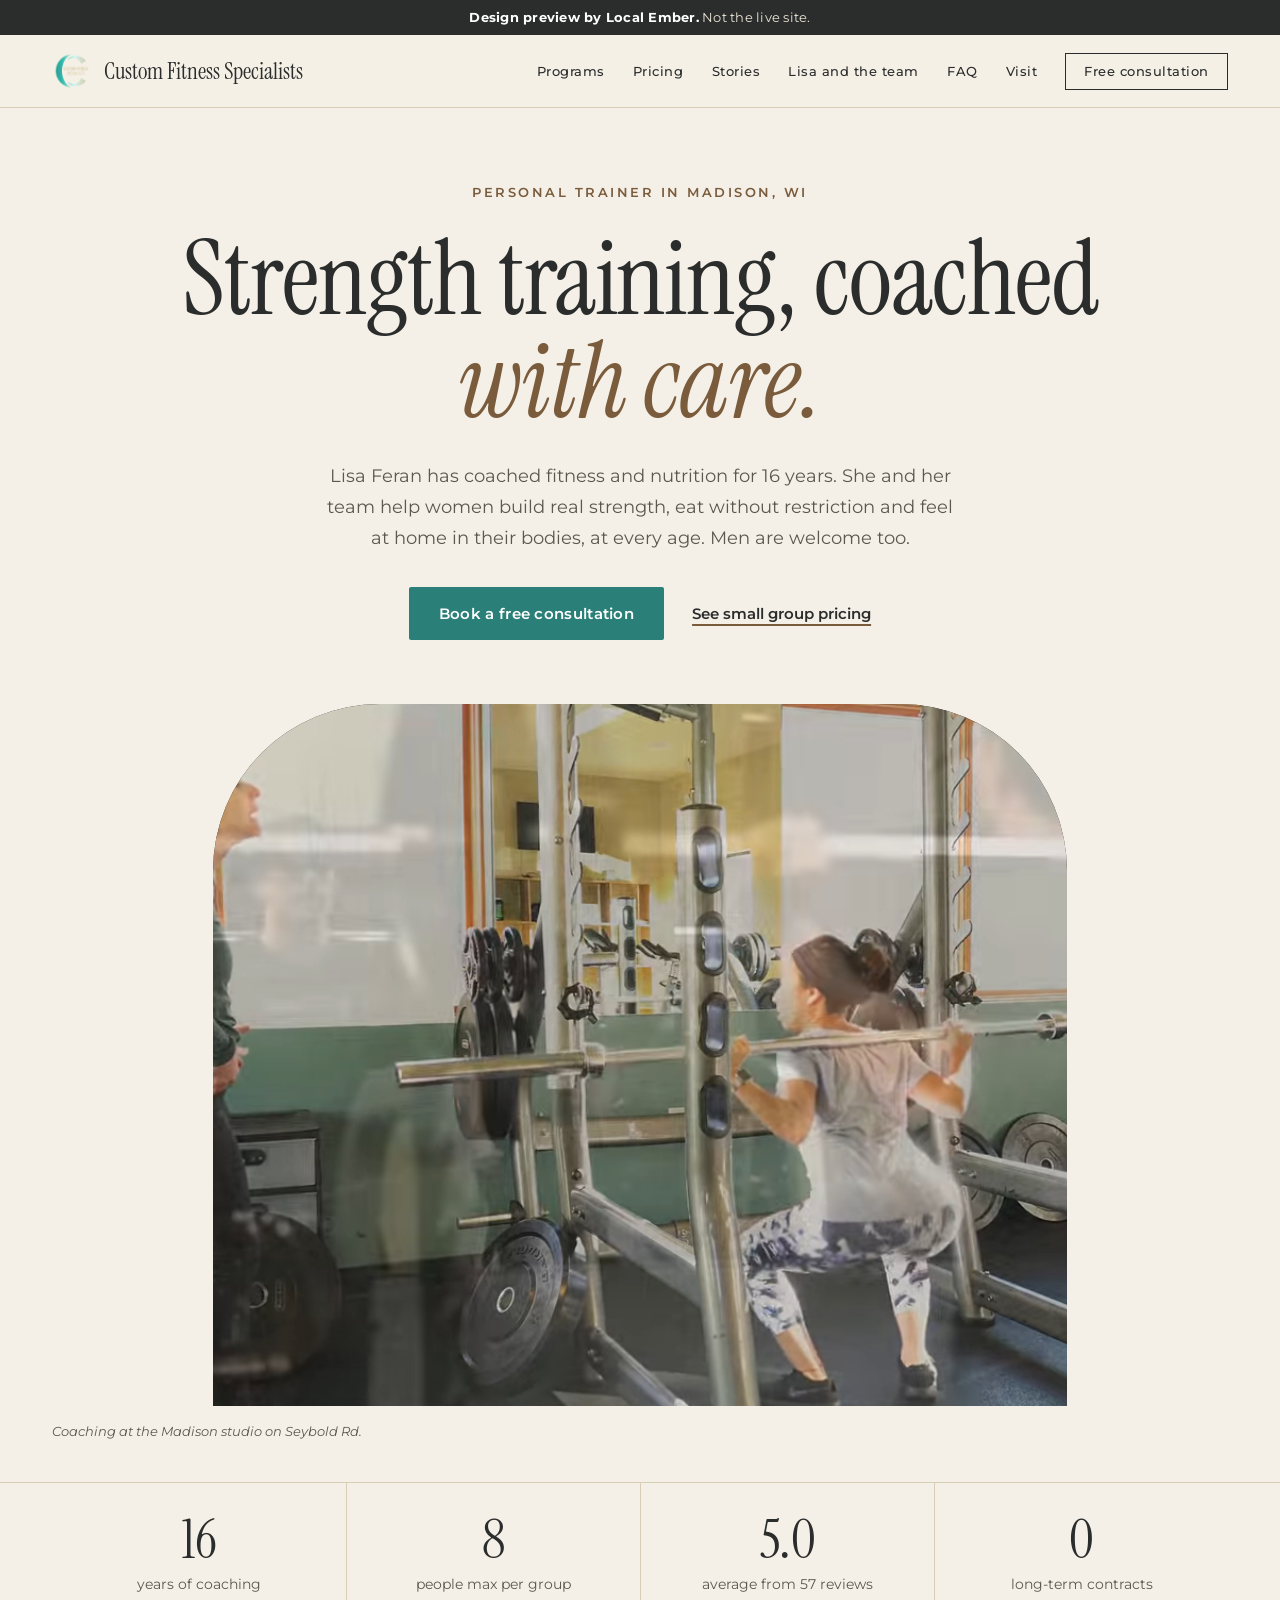
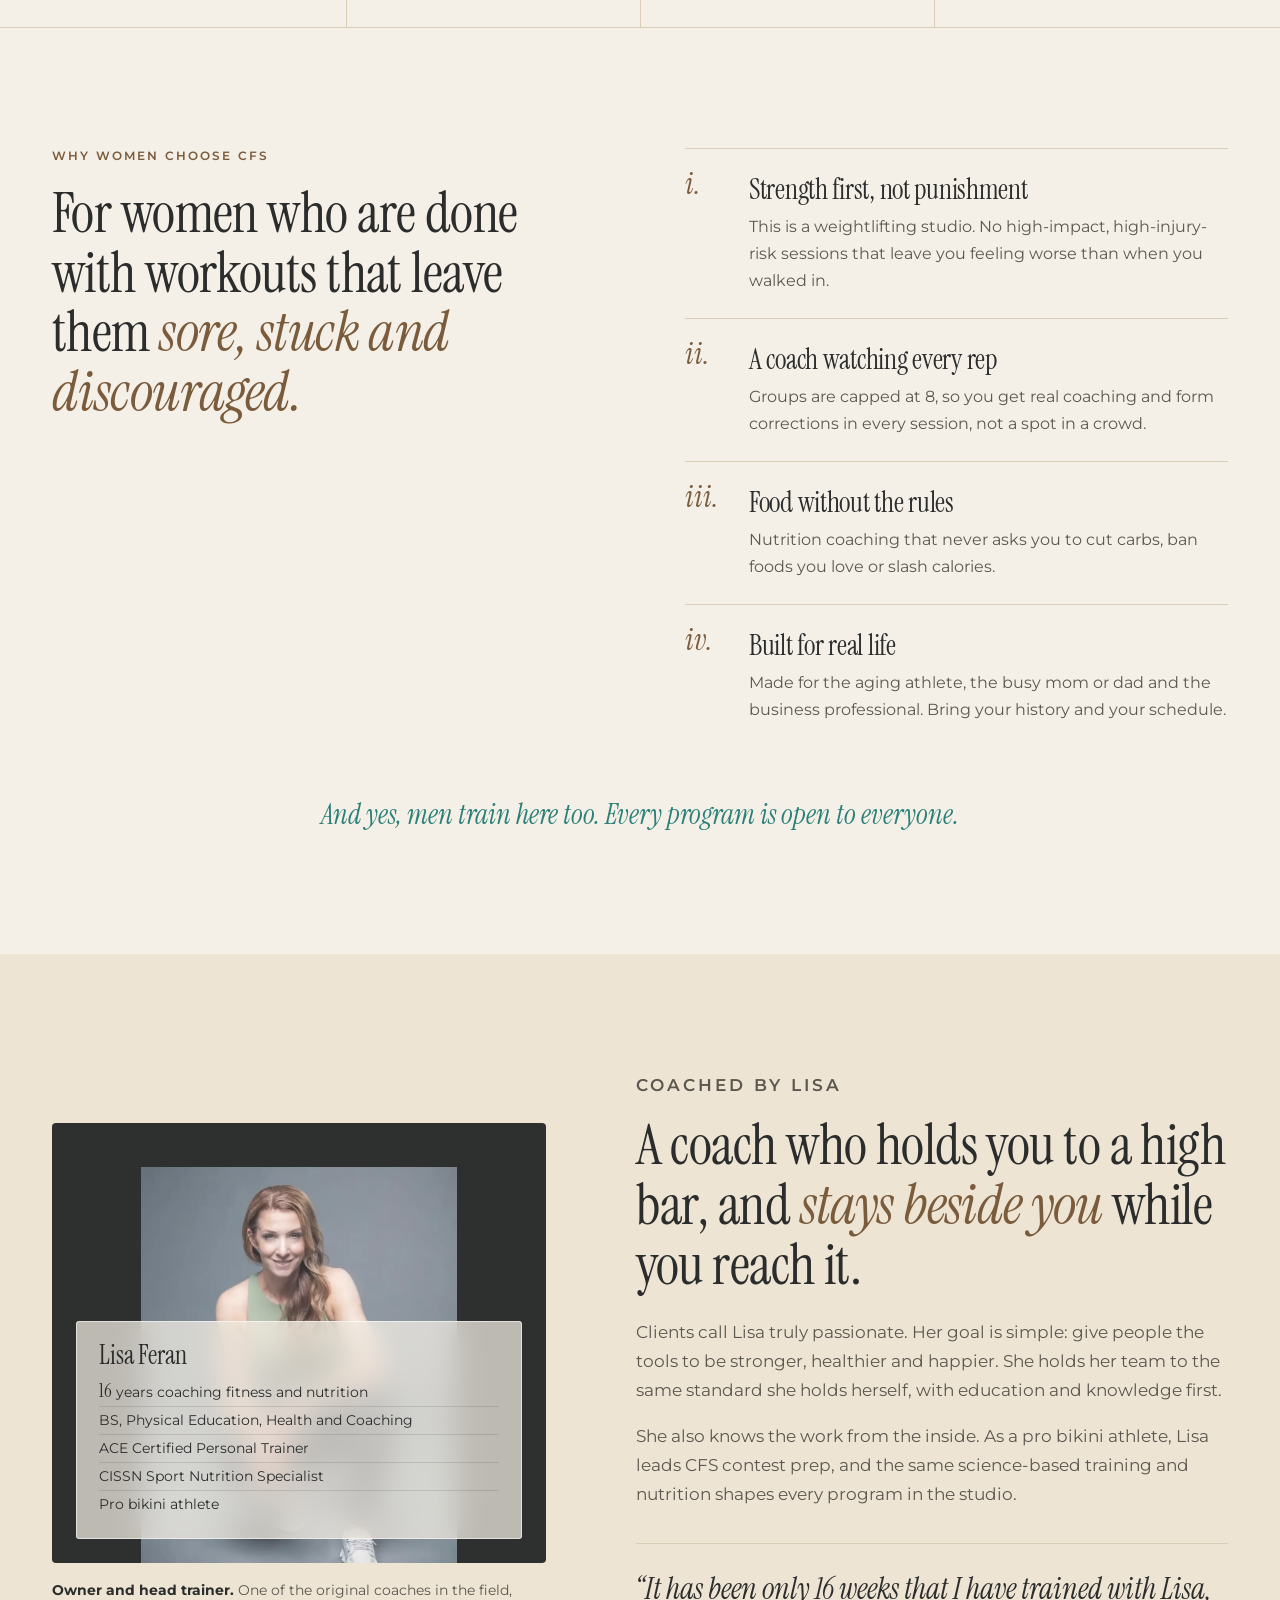
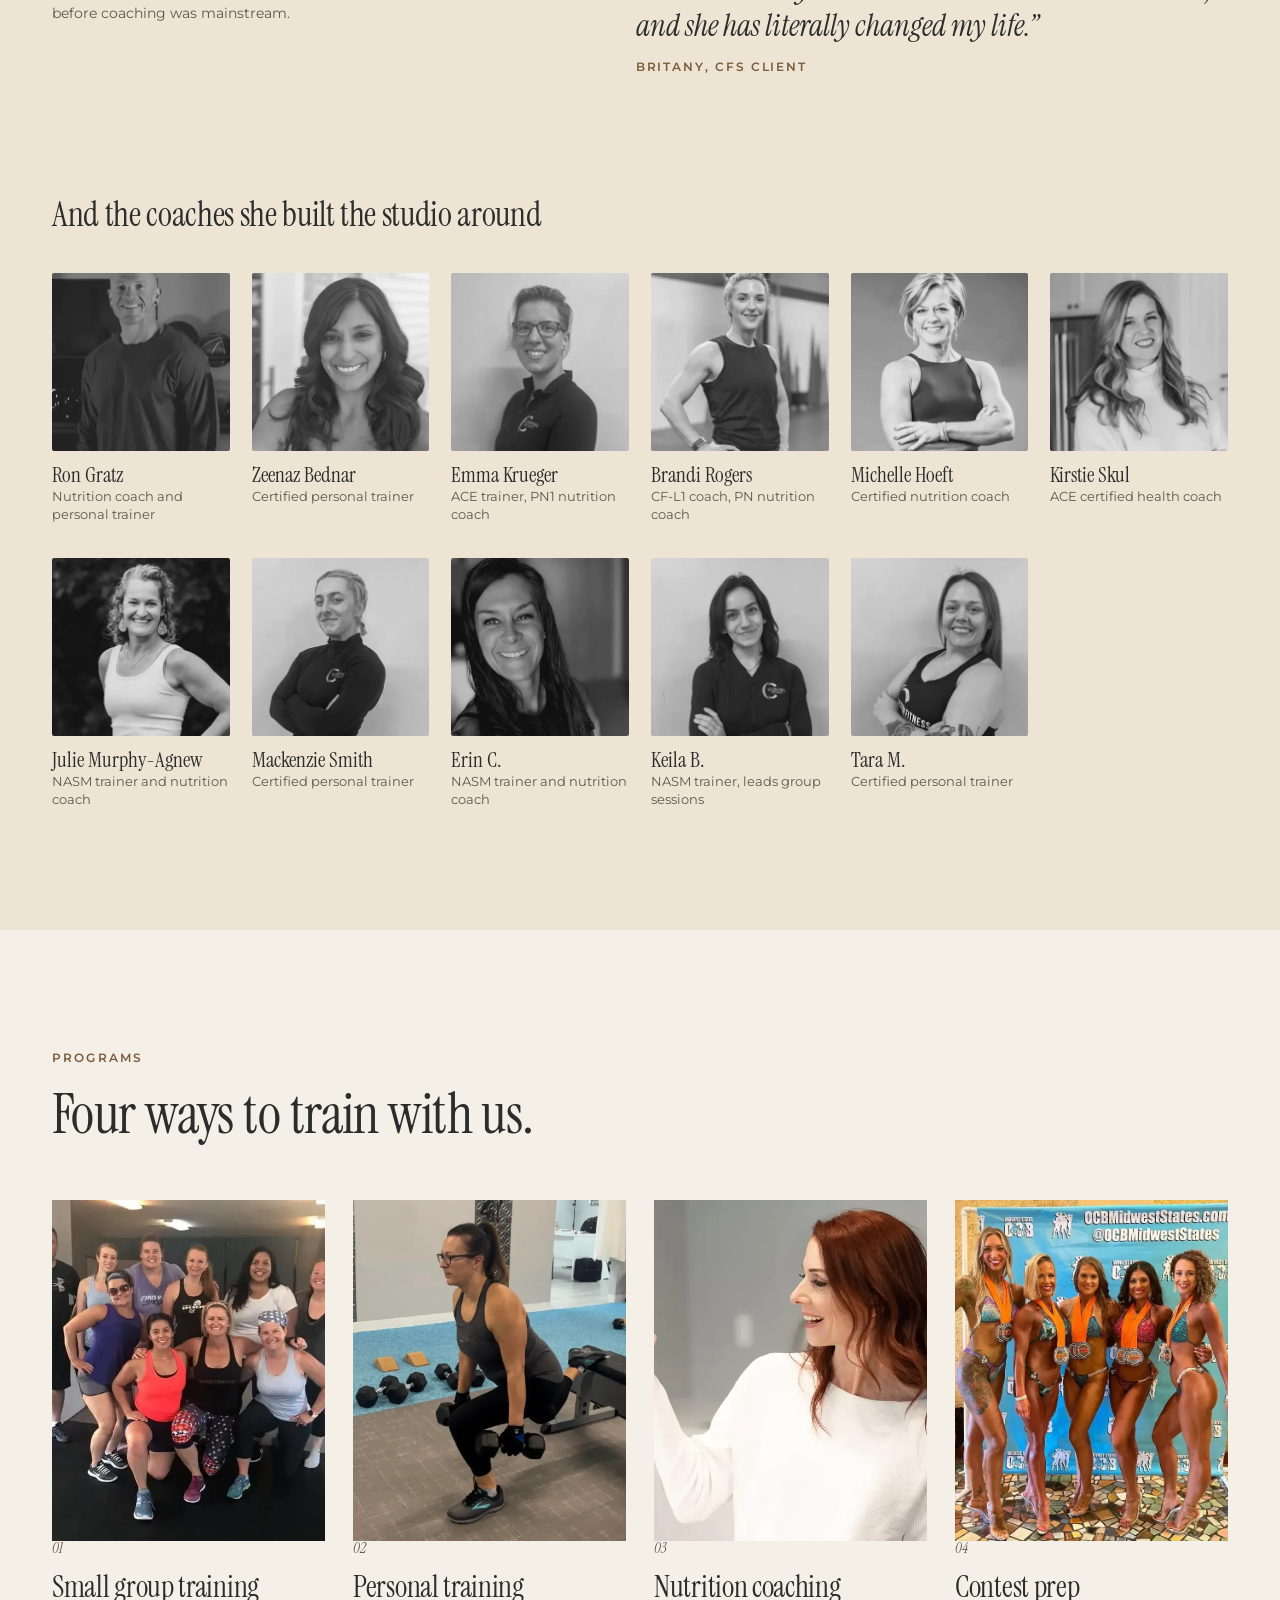
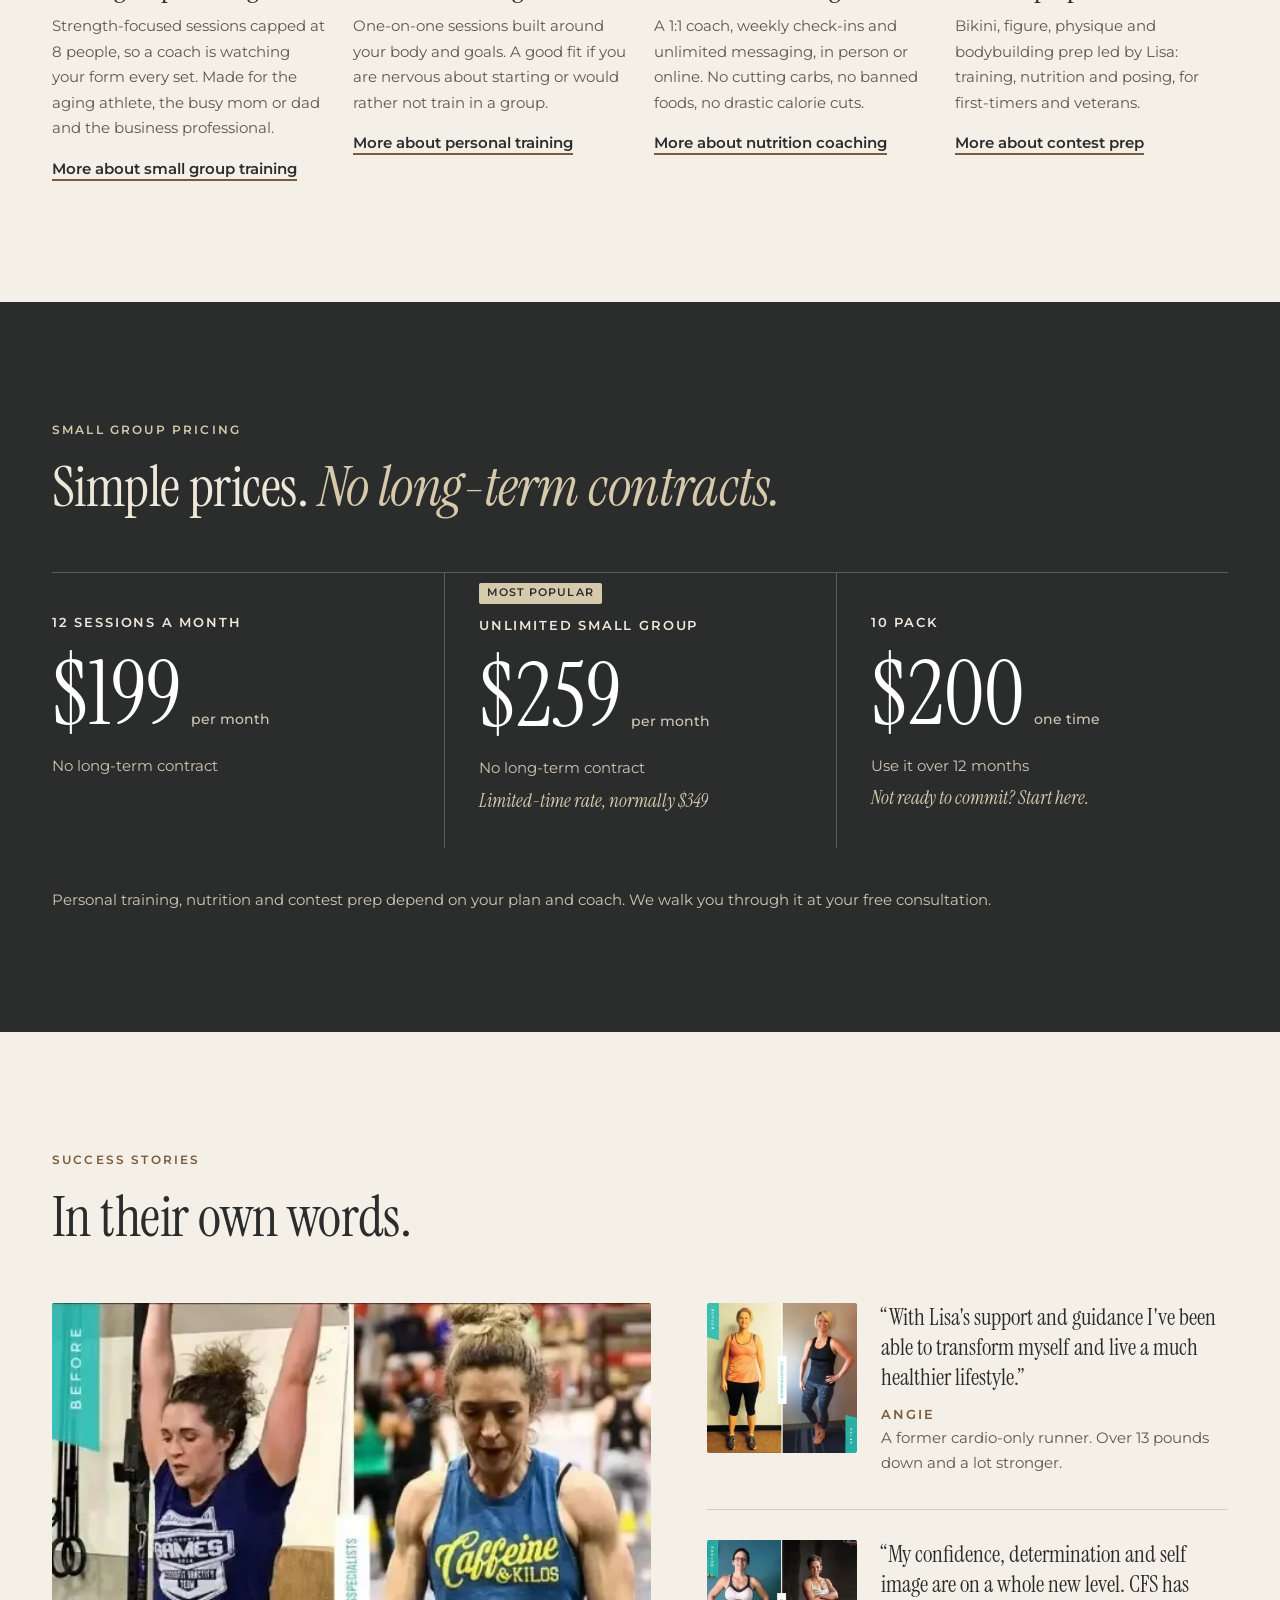
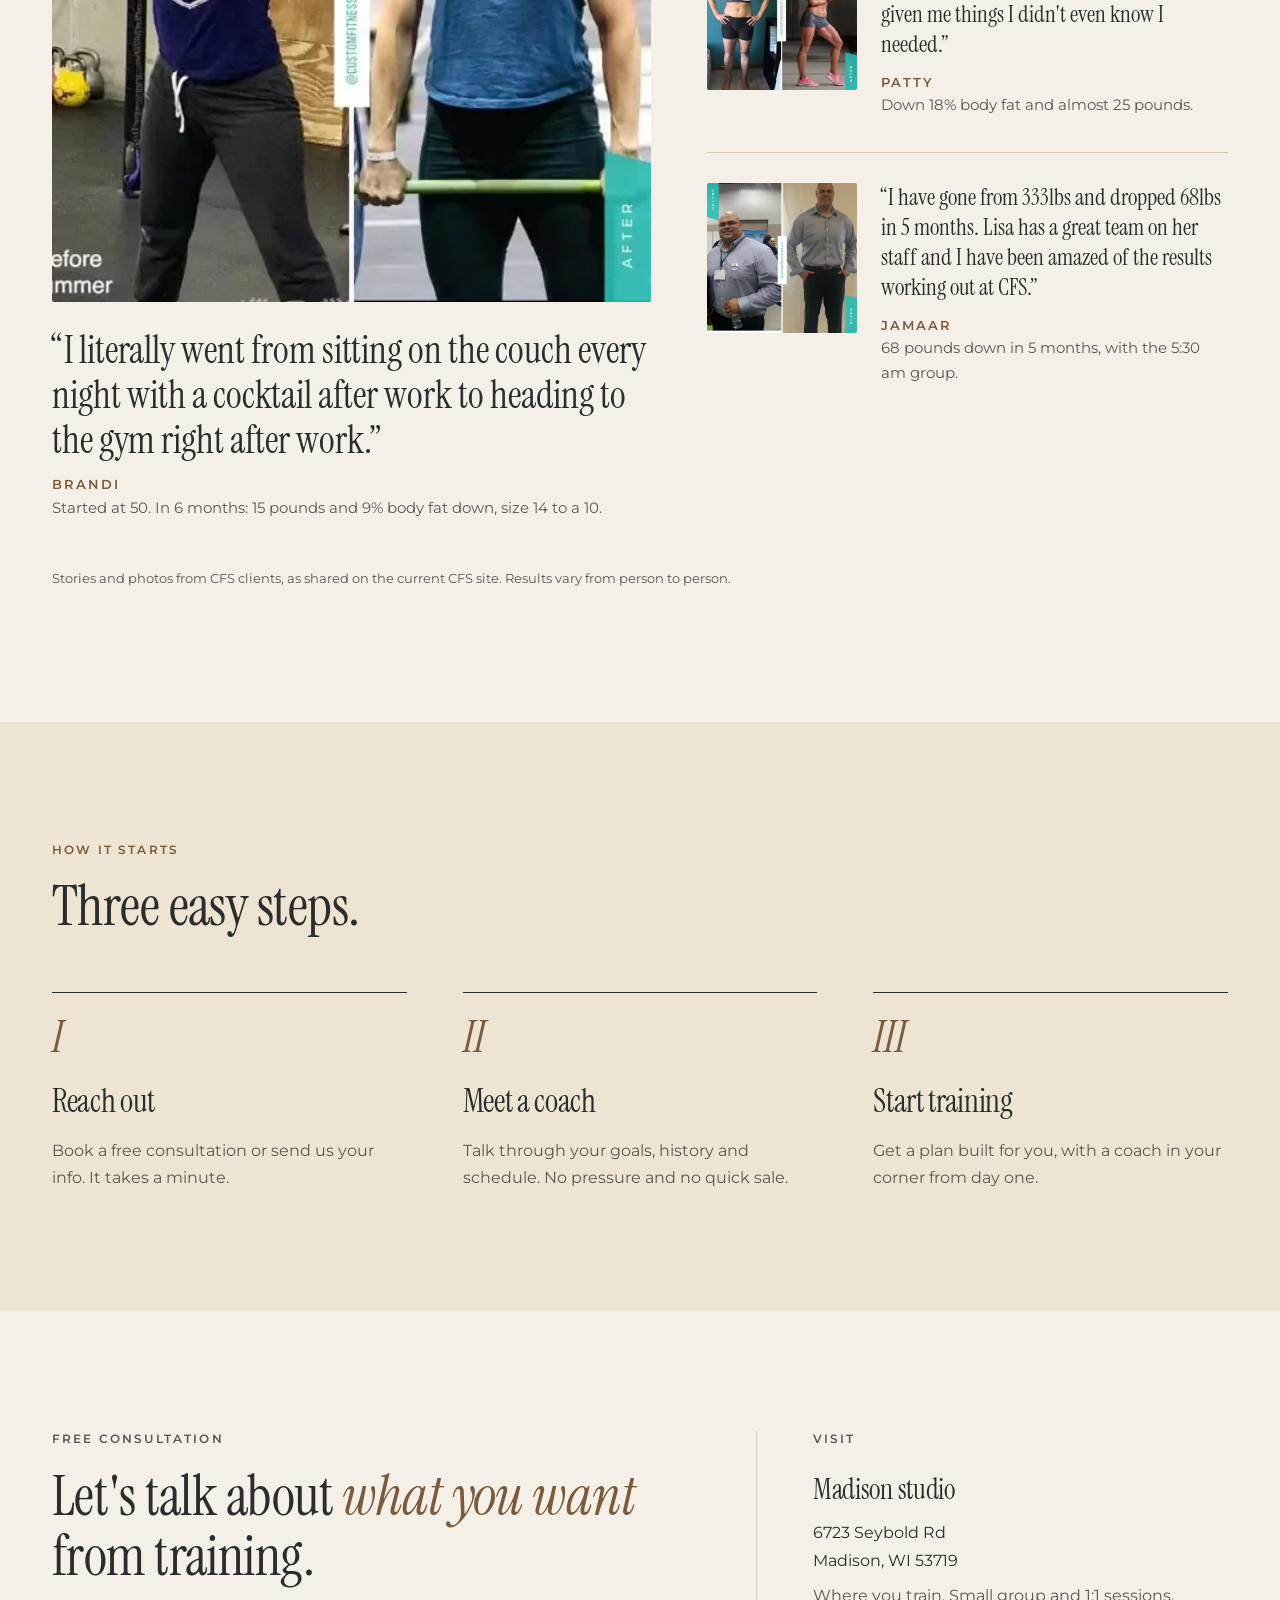
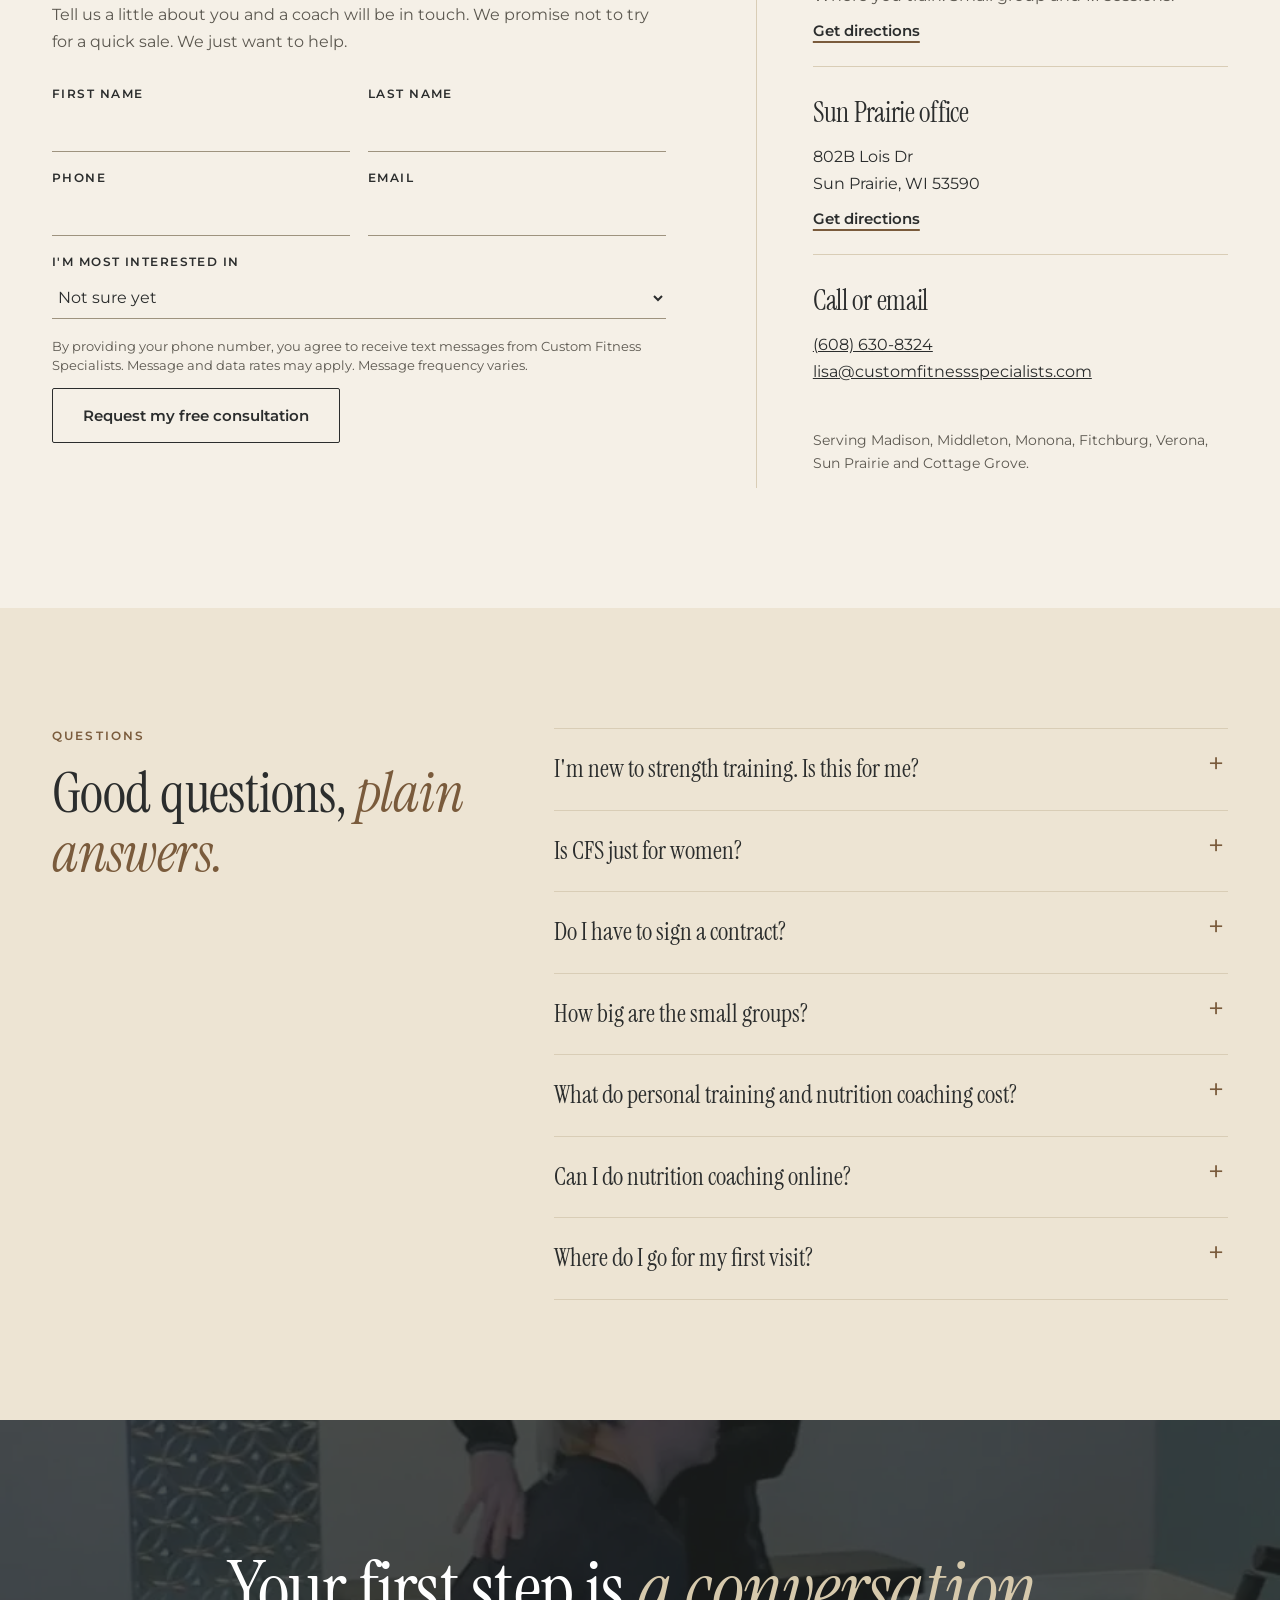
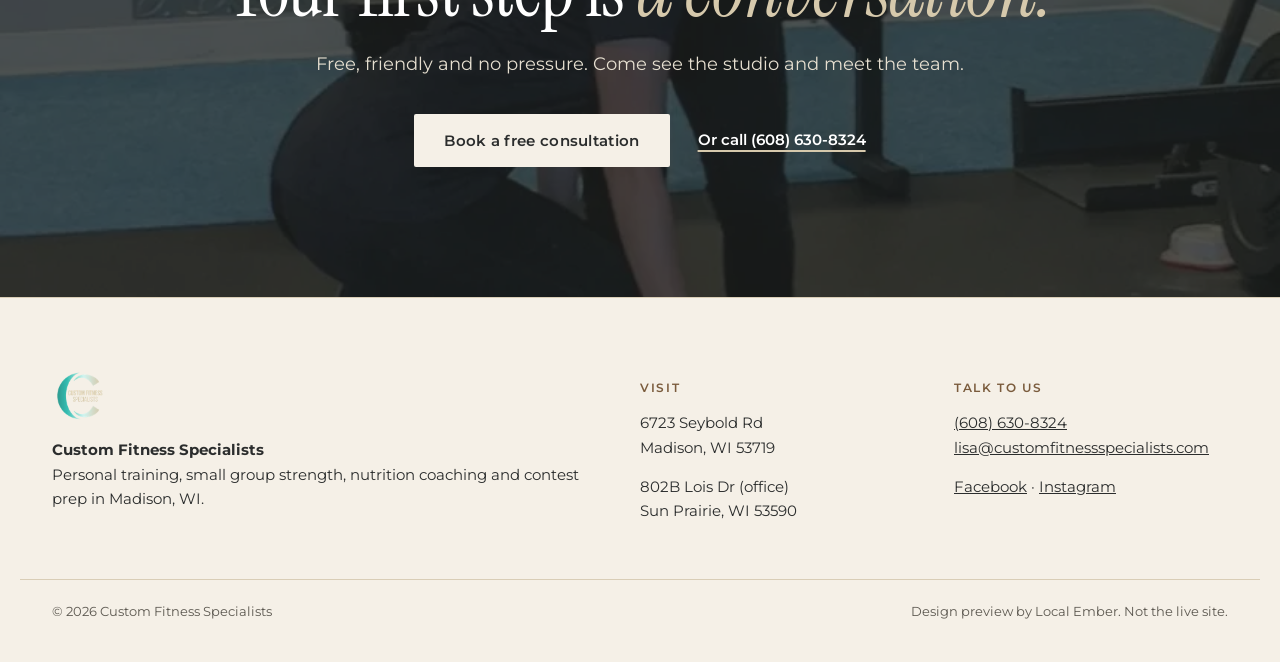
==== commit eee837d3: "Option previews: hero background video on /coached-by-lisa/ and /their-stories/, Option 3 staff duot" ====
--- a/coached-by-lisa/index.html
+++ b/coached-by-lisa/index.html
@@ -15,9 +15,9 @@
     <div class="ctas" data-hero-ctas><a href="#consult" class="btn">Book a free consultation</a><a href="#pricing" class="tlink">See small group pricing</a></div>
   </div>
   <div class="reveal-frame" data-scale-reveal>
-    <figure class="rf-inner"><img src="assets/img/group-1800.webp" srcset="assets/img/group-900.webp 900w, assets/img/group-1800.webp 1800w" sizes="100vw" alt="A small group of CFS members flexing together in the Madison studio" width="1800" height="1219"></figure>
+    <figure class="rf-inner"><video class="bgv" data-bgv data-base="assets/video/cfs-loop-warm" data-poster-sm="assets/video/cfs-poster-lisa-warm-720.webp" poster="assets/video/cfs-poster-lisa-warm-1280.webp" muted autoplay loop playsinline preload="metadata" disablepictureinpicture disableremoteplayback aria-hidden="true" tabindex="-1" width="1280" height="720"></video></figure>
   </div>
-  <p class="wrap rf-cap">Small group at the Madison studio on Seybold Rd.</p>
+  <p class="wrap rf-cap">Coaching at the Madison studio on Seybold Rd.</p>
 </section>
 
 <section class="facts" aria-label="At a glance"><div class="wrap frow4">
--- a/coached-by-lisa/assets/style.css
+++ b/coached-by-lisa/assets/style.css
@@ -36,7 +36,8 @@
 .tlink{font:600 14.5px/1.4 var(--sans);text-decoration:underline;text-underline-offset:5px;text-decoration-color:var(--br);text-decoration-thickness:1.5px}
 .reveal-frame{--p:0;margin:64px auto 0;height:min(78vh,760px);display:flex;justify-content:center;overflow:hidden}
 .rf-inner{margin:0;height:100%;width:calc(56% + 44% * var(--p));border-radius:calc(220px * (1 - var(--p))) calc(220px * (1 - var(--p))) 0 0;overflow:hidden;transition:width .05s linear}
-.rf-inner img{width:100%;height:100%;object-fit:cover;object-position:50% 40%;transform:scale(calc(1.12 - .12 * var(--p)))}
+.rf-inner img,.rf-inner video{width:100%;height:100%;object-fit:cover;object-position:50% 40%;transform:scale(calc(1.12 - .12 * var(--p)))}
+.rf-inner video{display:block;background:#2B2D2D}
 .rf-cap{font-size:13px;color:var(--mut);text-align:left;margin-top:14px;font-style:italic}
 /* facts */
 .facts{border-top:1px solid var(--line);border-bottom:1px solid var(--line);margin-top:40px}
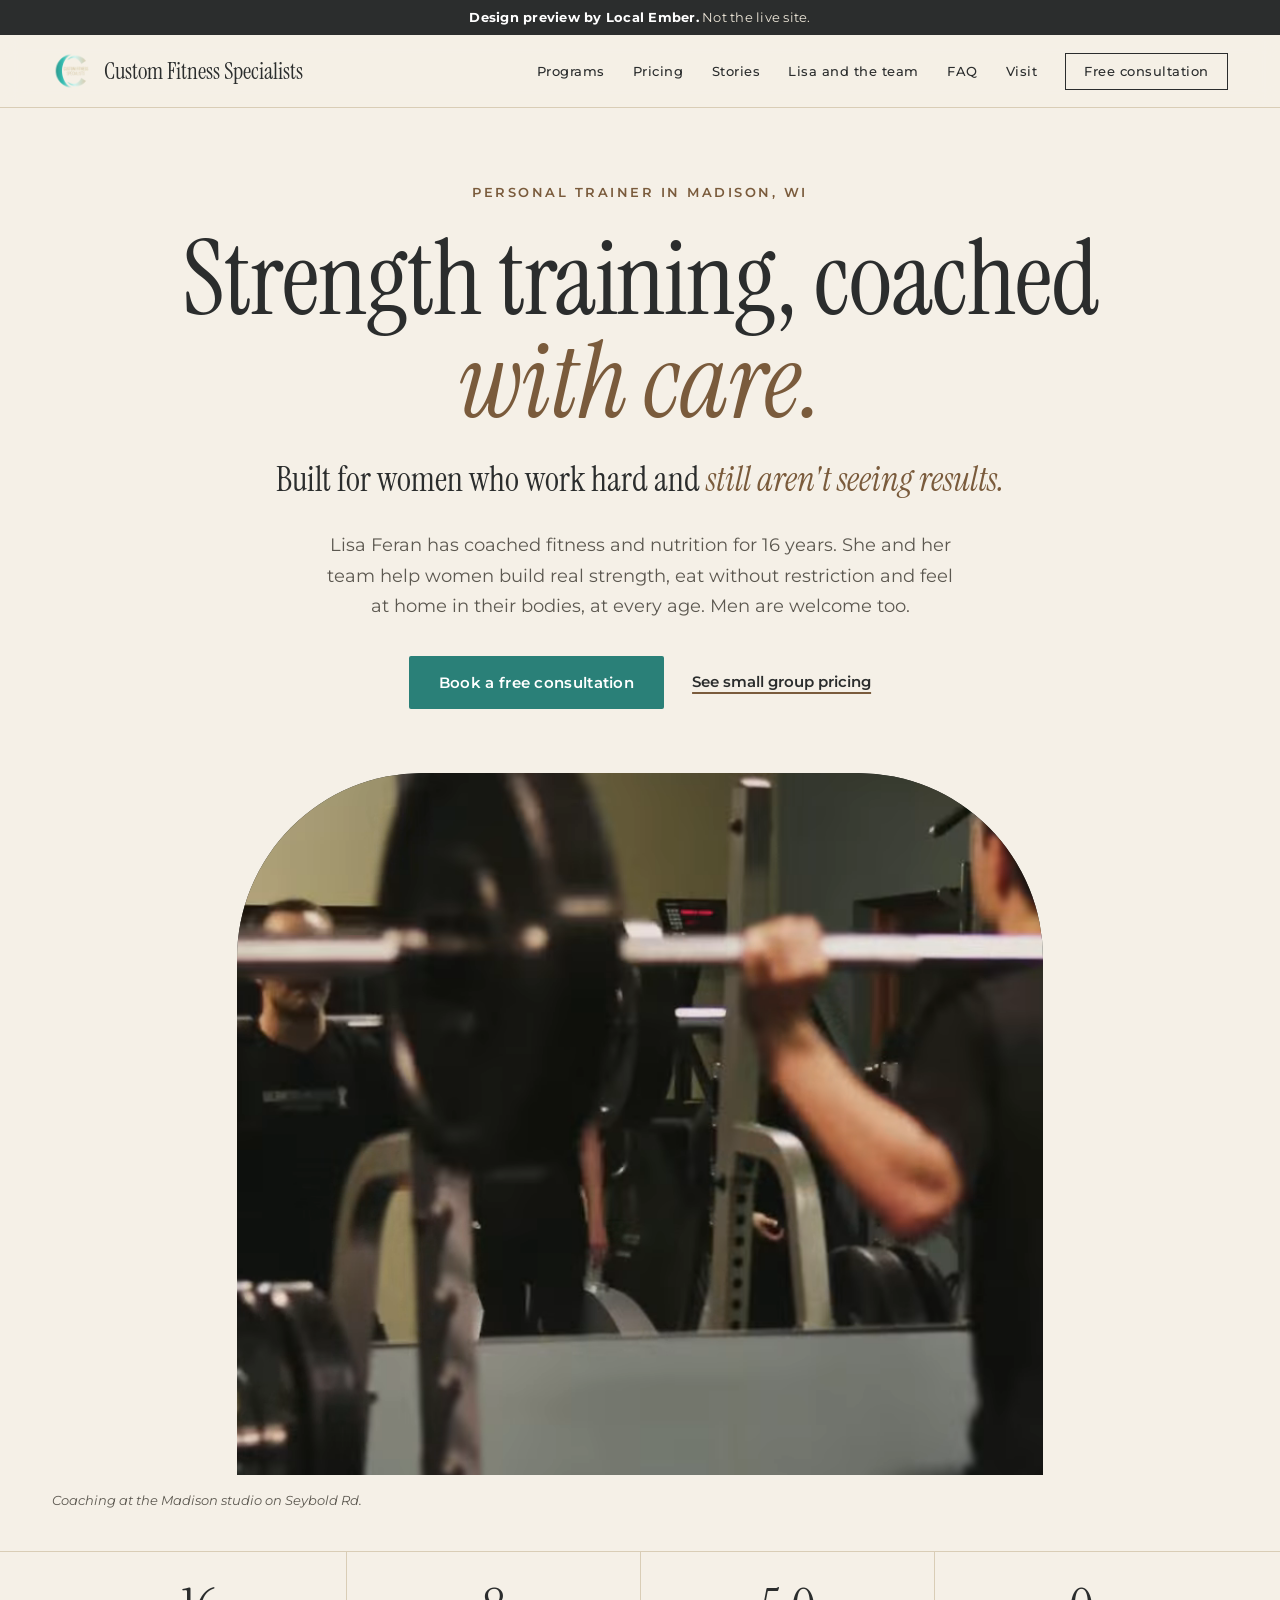
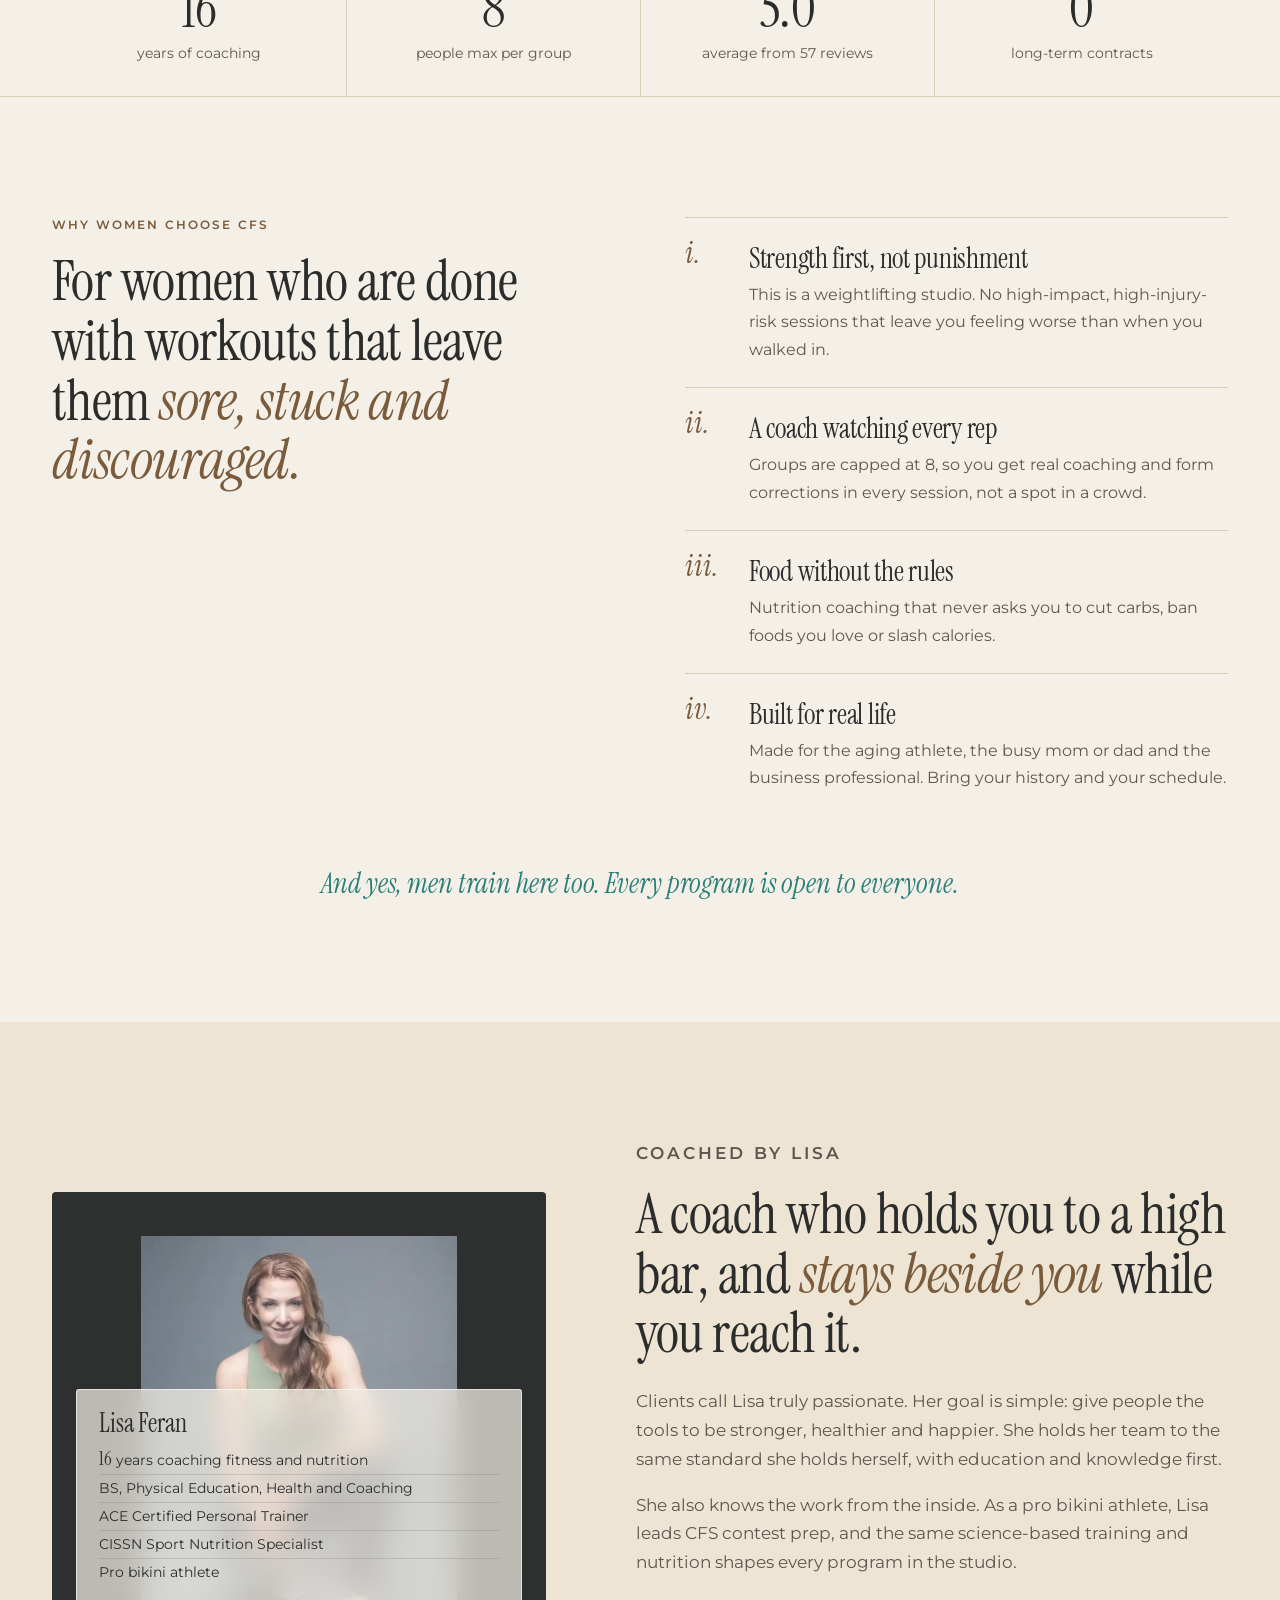
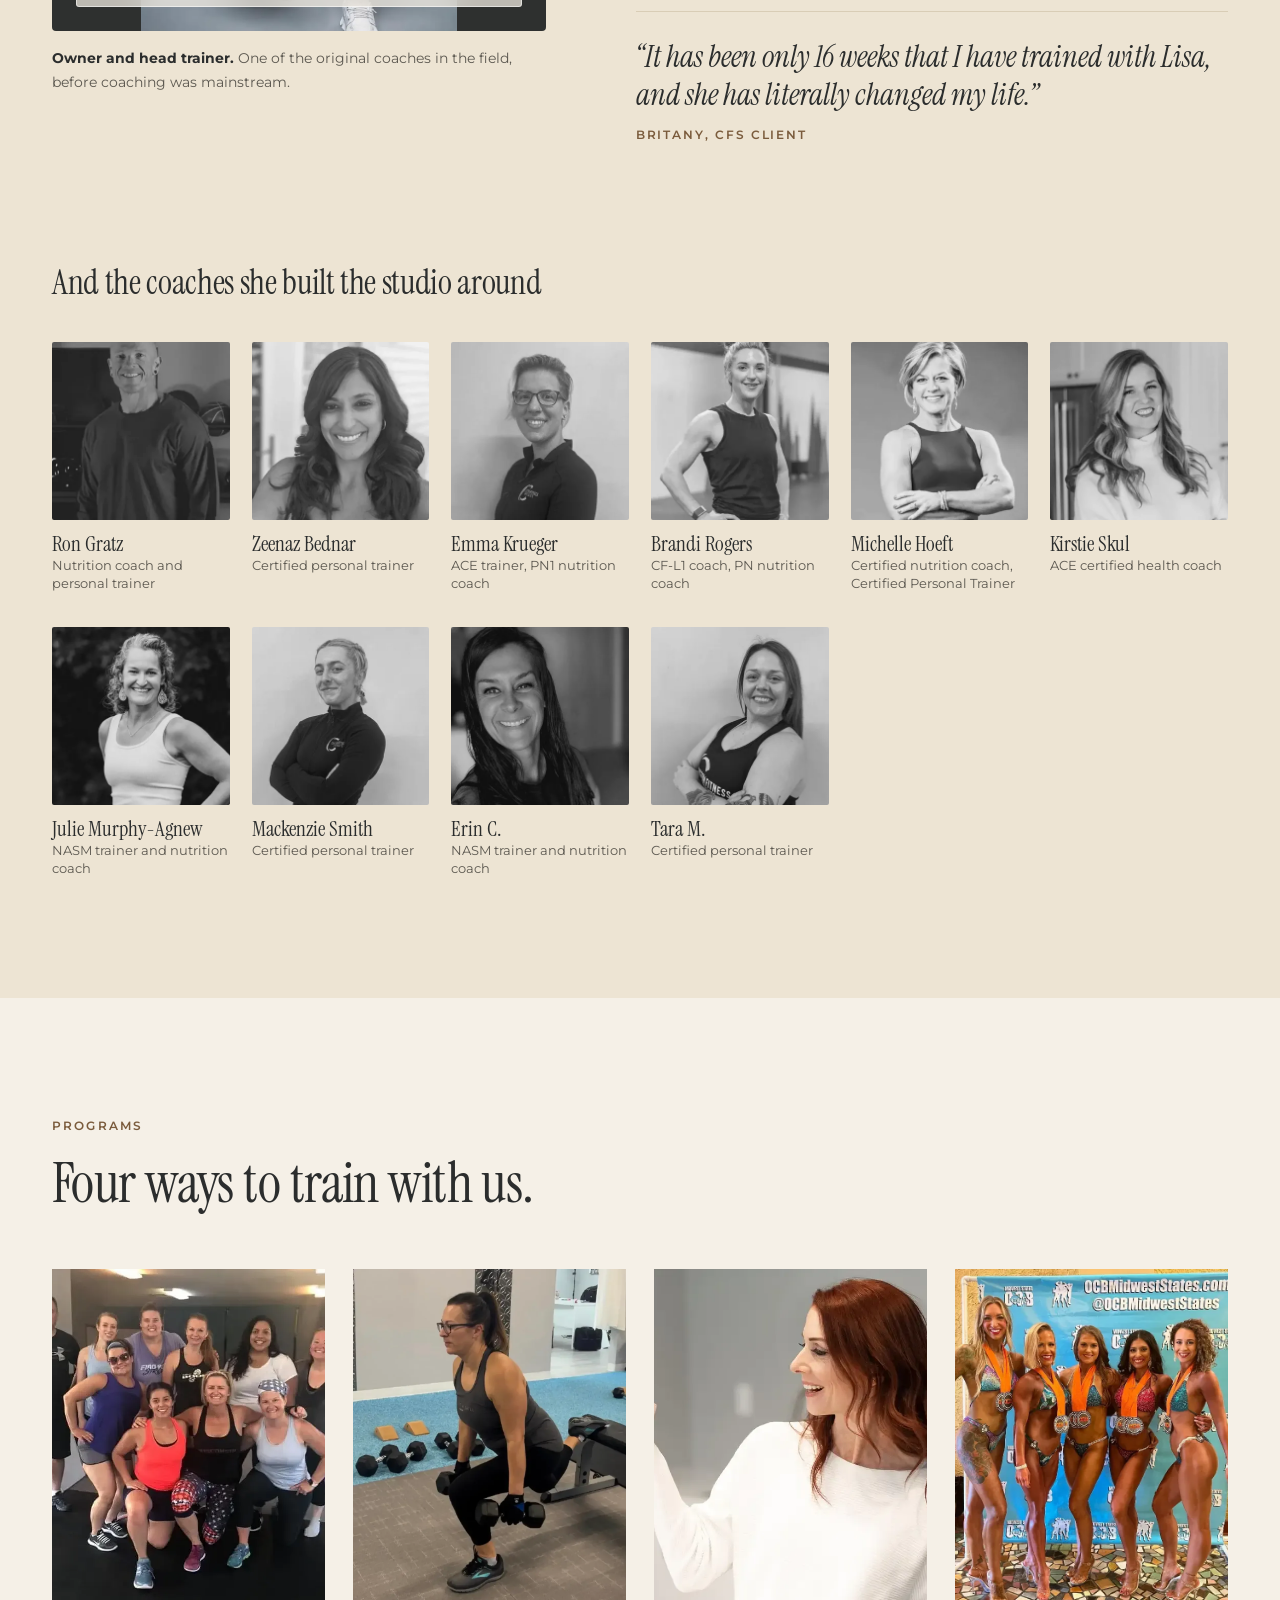
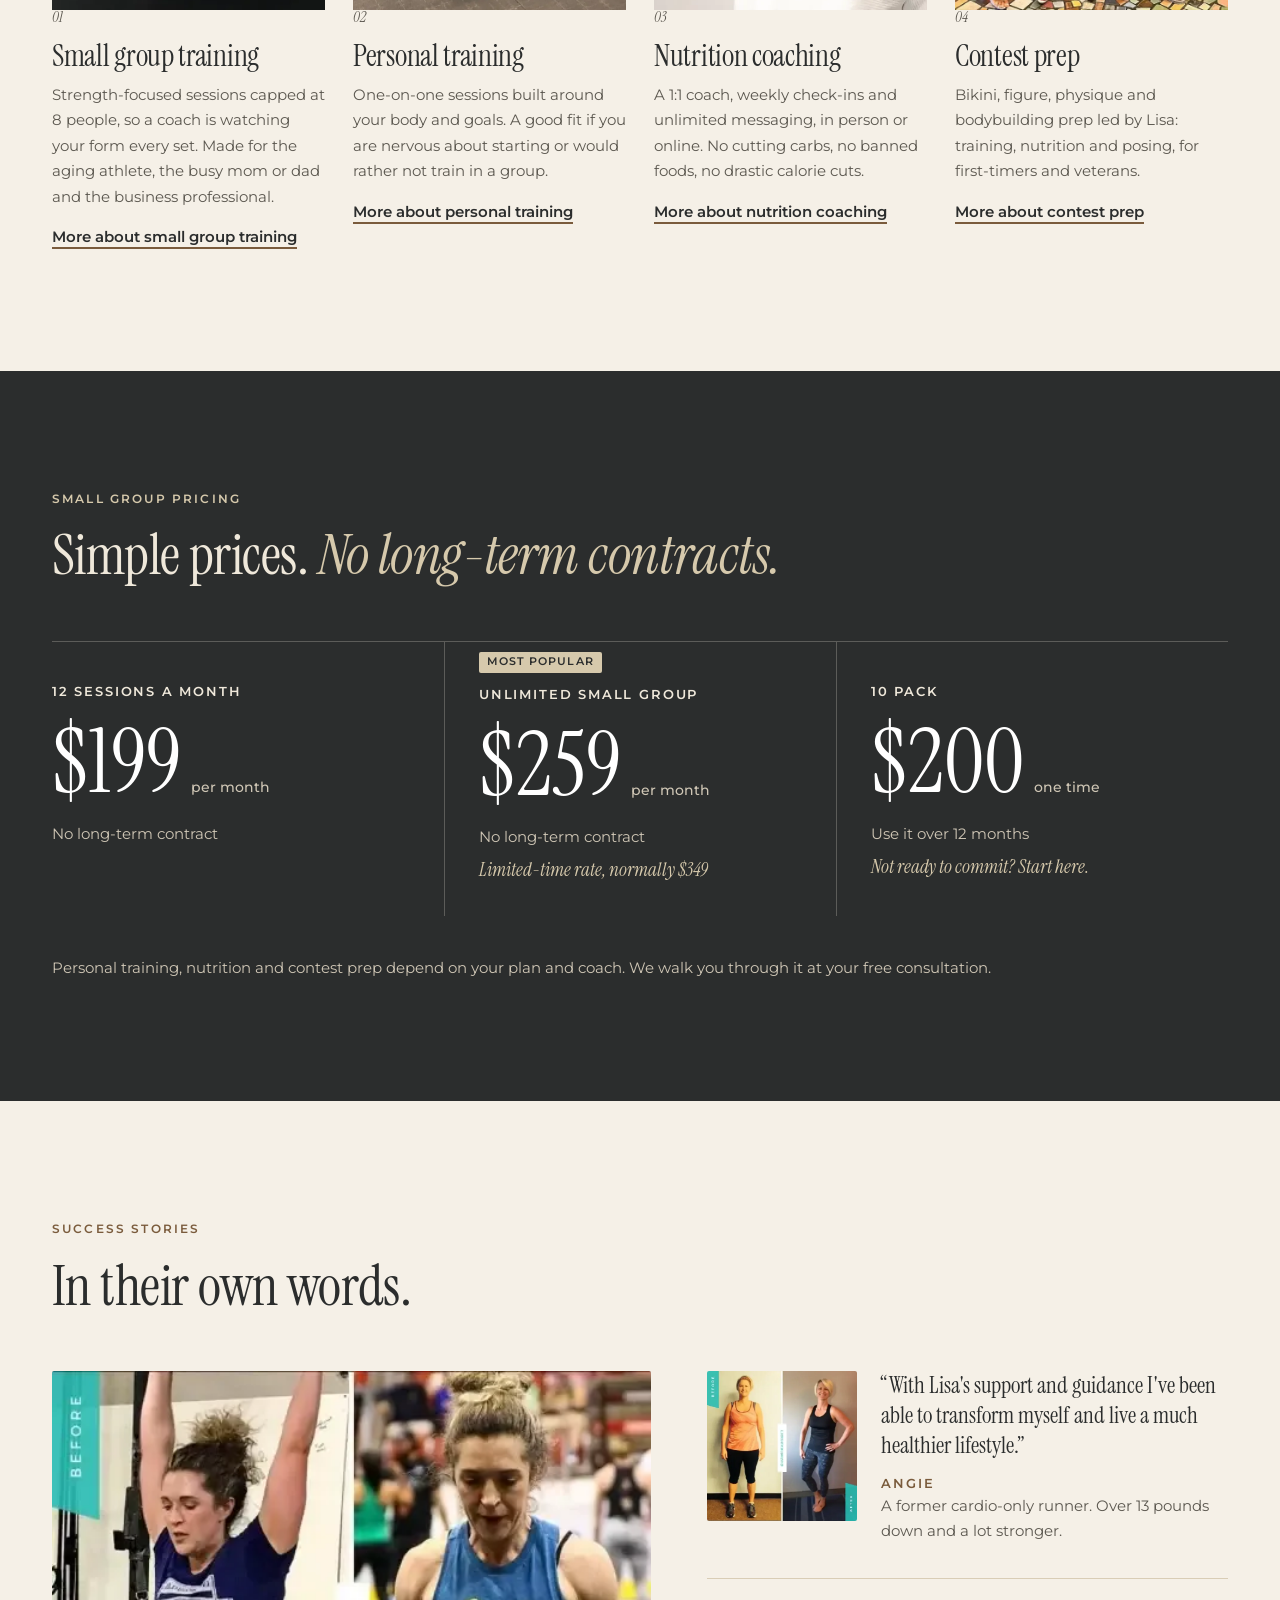
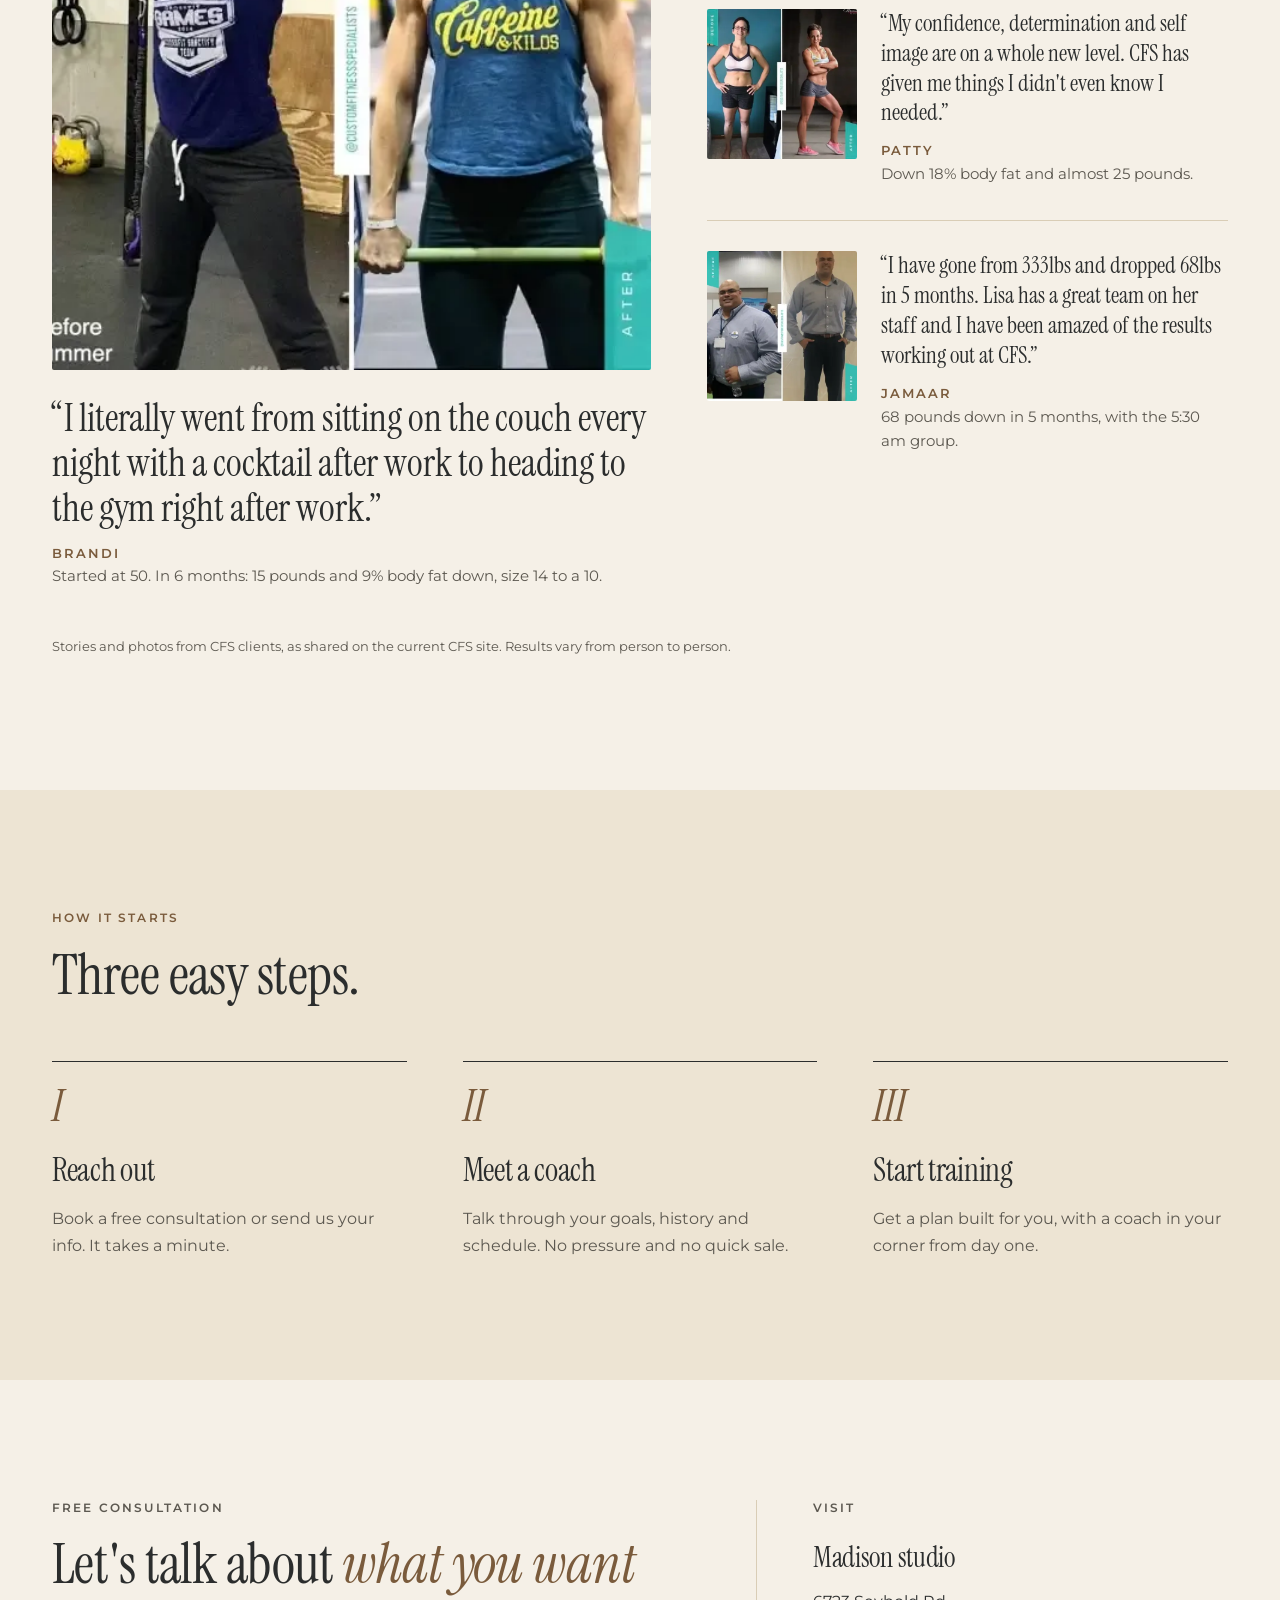
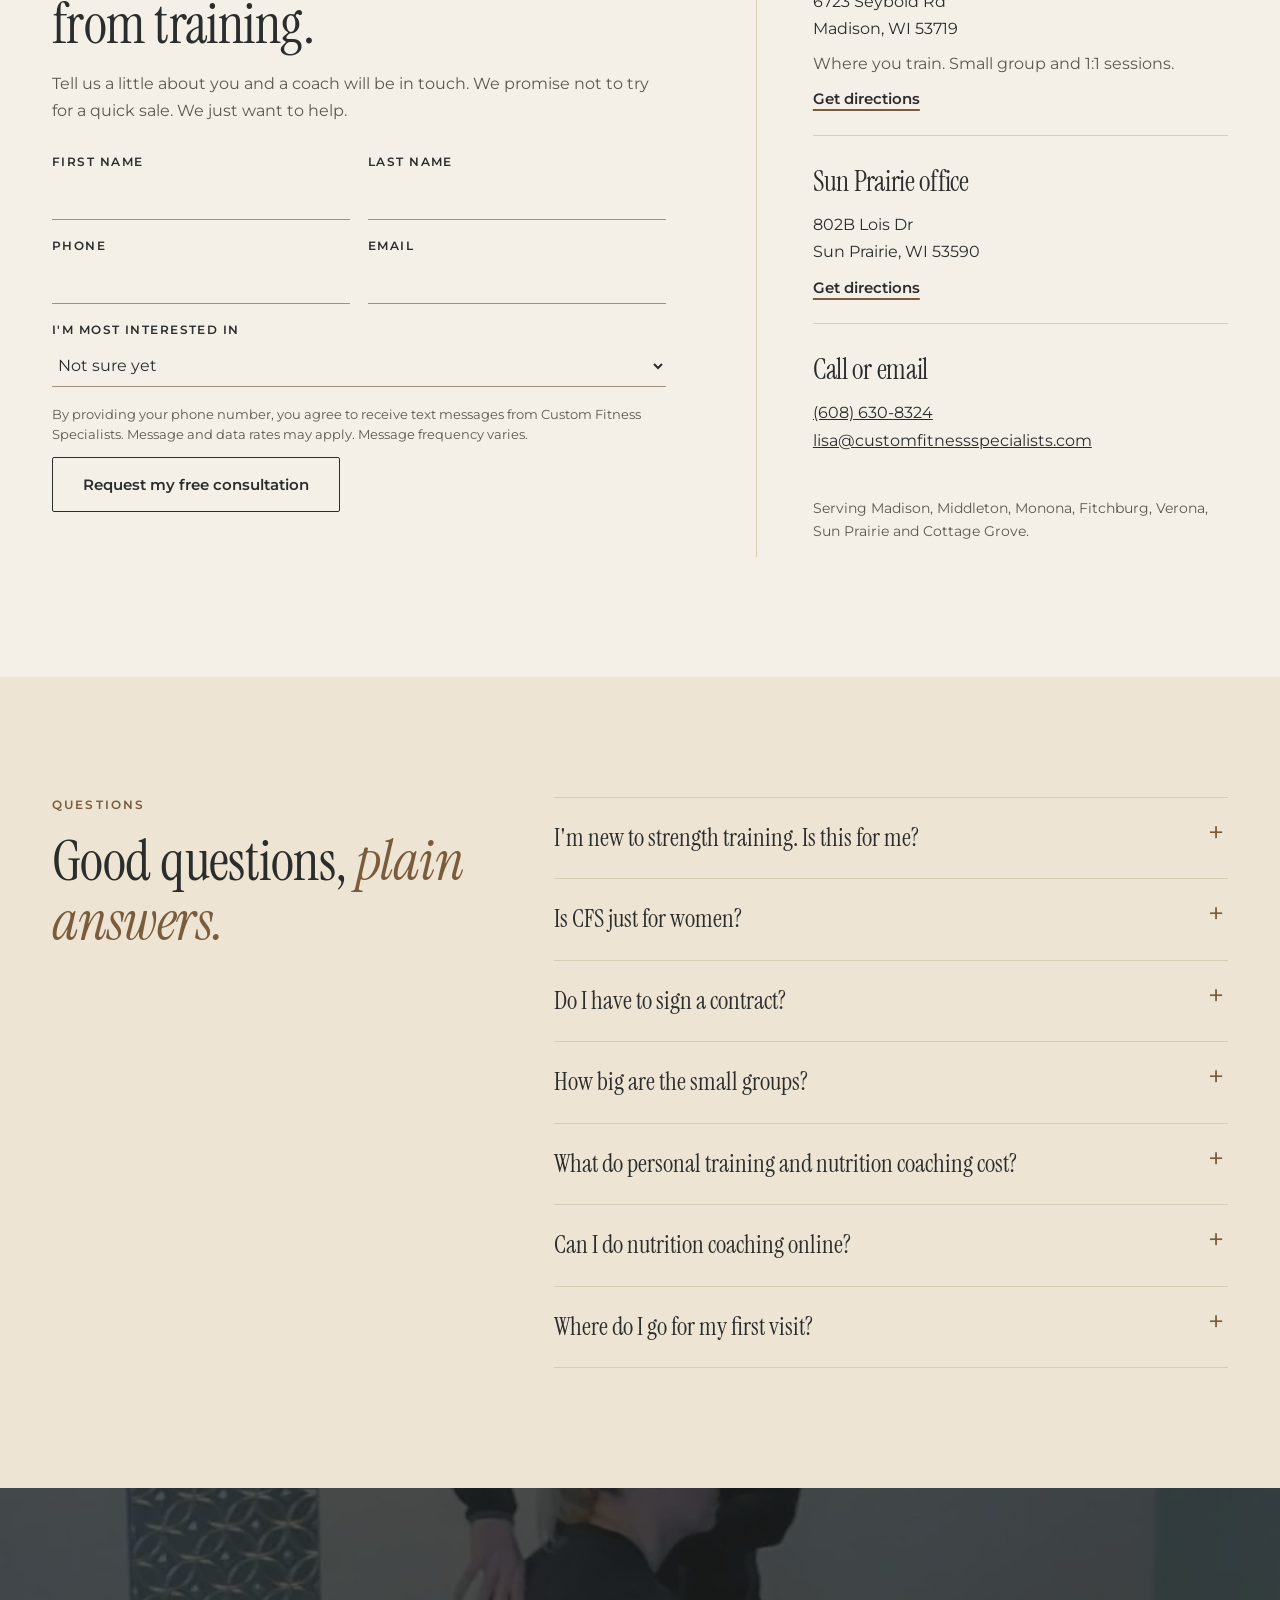
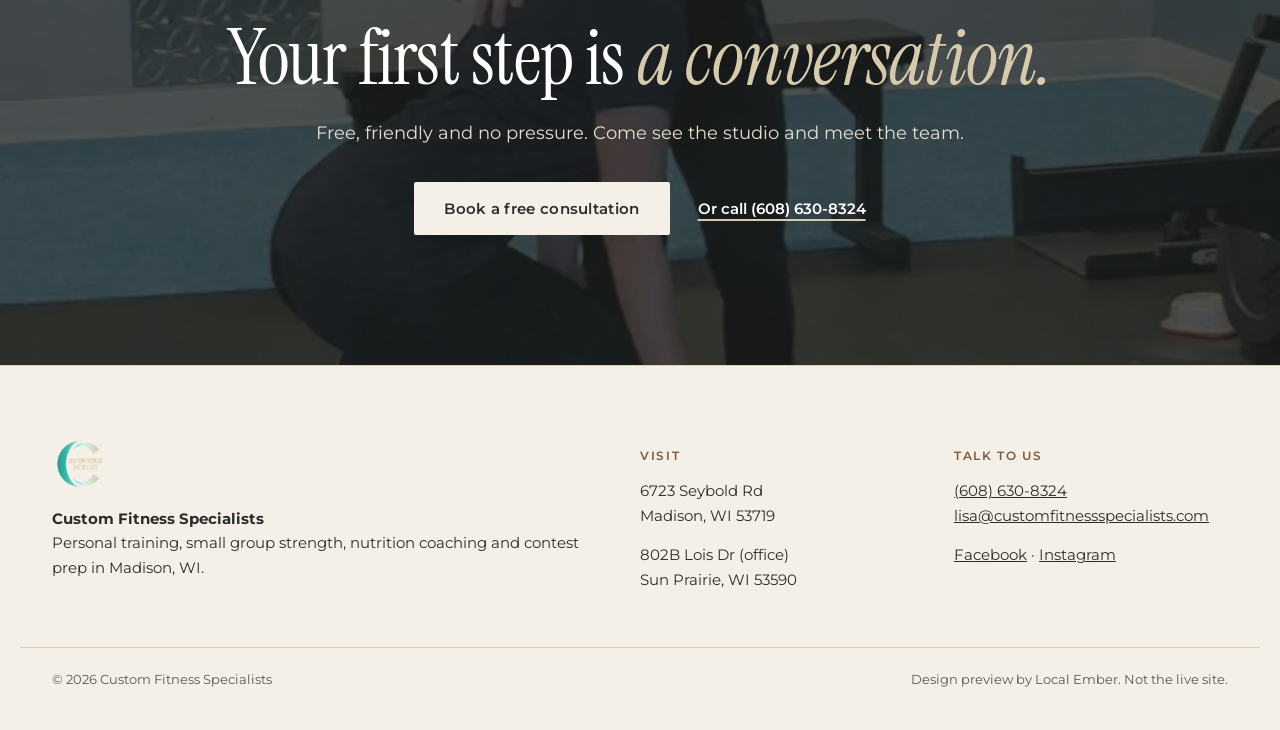
==== commit 90d46c46: "Calm Premium: drop Keila, add Michelle's trainer title, add the results line" ====
--- a/coached-by-lisa/index.html
+++ b/coached-by-lisa/index.html
@@ -11,6 +11,7 @@
 <section class="hero">
   <div class="wrap hero-copy">
     <h1><span class="h1-kicker">Personal trainer in Madison, WI</span>Strength training, coached <em>with care.</em></h1>
+    <p class="hero-line">Built for women who work hard and <em>still aren't seeing results.</em></p>
     <p class="lede">Lisa Feran has coached fitness and nutrition for 16 years. She and her team help women build real strength, eat without restriction and feel at home in their bodies, at every age. Men are welcome too.</p>
     <div class="ctas" data-hero-ctas><a href="#consult" class="btn">Book a free consultation</a><a href="#pricing" class="tlink">See small group pricing</a></div>
   </div>
@@ -53,16 +54,16 @@
 </div>
 <div class="wrap team">
   <h3 class="team-h reveal">And the coaches she built the studio around</h3>
-  <ul class="team-grid" data-stagger="50"><li class="reveal"><img src="assets/img/coach-ron.webp" alt="Ron Gratz" width="360" height="360" loading="lazy"><span class="cn">Ron Gratz</span><span class="cr">Nutrition coach and personal trainer</span></li><li class="reveal"><img src="assets/img/coach-zeenaz.webp" alt="Zeenaz Bednar" width="360" height="360" loading="lazy"><span class="cn">Zeenaz Bednar</span><span class="cr">Certified personal trainer</span></li><li class="reveal"><img src="assets/img/coach-emma.webp" alt="Emma Krueger" width="360" height="360" loading="lazy"><span class="cn">Emma Krueger</span><span class="cr">ACE trainer, PN1 nutrition coach</span></li><li class="reveal"><img src="assets/img/coach-brandi.webp" alt="Brandi Rogers" width="360" height="360" loading="lazy"><span class="cn">Brandi Rogers</span><span class="cr">CF-L1 coach, PN nutrition coach</span></li><li class="reveal"><img src="assets/img/coach-michelle.webp" alt="Michelle Hoeft" width="360" height="360" loading="lazy"><span class="cn">Michelle Hoeft</span><span class="cr">Certified nutrition coach</span></li><li class="reveal"><img src="assets/img/coach-kirstie.webp" alt="Kirstie Skul" width="360" height="360" loading="lazy"><span class="cn">Kirstie Skul</span><span class="cr">ACE certified health coach</span></li><li class="reveal"><img src="assets/img/coach-julie.webp" alt="Julie Murphy-Agnew" width="360" height="360" loading="lazy"><span class="cn">Julie Murphy-Agnew</span><span class="cr">NASM trainer and nutrition coach</span></li><li class="reveal"><img src="assets/img/coach-macke.webp" alt="Mackenzie Smith" width="360" height="360" loading="lazy"><span class="cn">Mackenzie Smith</span><span class="cr">Certified personal trainer</span></li><li class="reveal"><img src="assets/img/coach-erin.webp" alt="Erin C." width="360" height="360" loading="lazy"><span class="cn">Erin C.</span><span class="cr">NASM trainer and nutrition coach</span></li><li class="reveal"><img src="assets/img/coach-keila.webp" alt="Keila B." width="360" height="360" loading="lazy"><span class="cn">Keila B.</span><span class="cr">NASM trainer, leads group sessions</span></li><li class="reveal"><img src="assets/img/coach-tara.webp" alt="Tara M." width="360" height="360" loading="lazy"><span class="cn">Tara M.</span><span class="cr">Certified personal trainer</span></li></ul>
+  <ul class="team-grid" data-stagger="50"><li class="reveal"><img src="assets/img/coach-ron.webp" alt="Ron Gratz" width="360" height="360" loading="lazy"><span class="cn">Ron Gratz</span><span class="cr">Nutrition coach and personal trainer</span></li><li class="reveal"><img src="assets/img/coach-zeenaz.webp" alt="Zeenaz Bednar" width="360" height="360" loading="lazy"><span class="cn">Zeenaz Bednar</span><span class="cr">Certified personal trainer</span></li><li class="reveal"><img src="assets/img/coach-emma.webp" alt="Emma Krueger" width="360" height="360" loading="lazy"><span class="cn">Emma Krueger</span><span class="cr">ACE trainer, PN1 nutrition coach</span></li><li class="reveal"><img src="assets/img/coach-brandi.webp" alt="Brandi Rogers" width="360" height="360" loading="lazy"><span class="cn">Brandi Rogers</span><span class="cr">CF-L1 coach, PN nutrition coach</span></li><li class="reveal"><img src="assets/img/coach-michelle.webp" alt="Michelle Hoeft" width="360" height="360" loading="lazy"><span class="cn">Michelle Hoeft</span><span class="cr">Certified nutrition coach, Certified Personal Trainer</span></li><li class="reveal"><img src="assets/img/coach-kirstie.webp" alt="Kirstie Skul" width="360" height="360" loading="lazy"><span class="cn">Kirstie Skul</span><span class="cr">ACE certified health coach</span></li><li class="reveal"><img src="assets/img/coach-julie.webp" alt="Julie Murphy-Agnew" width="360" height="360" loading="lazy"><span class="cn">Julie Murphy-Agnew</span><span class="cr">NASM trainer and nutrition coach</span></li><li class="reveal"><img src="assets/img/coach-macke.webp" alt="Mackenzie Smith" width="360" height="360" loading="lazy"><span class="cn">Mackenzie Smith</span><span class="cr">Certified personal trainer</span></li><li class="reveal"><img src="assets/img/coach-erin.webp" alt="Erin C." width="360" height="360" loading="lazy"><span class="cn">Erin C.</span><span class="cr">NASM trainer and nutrition coach</span></li><li class="reveal"><img src="assets/img/coach-tara.webp" alt="Tara M." width="360" height="360" loading="lazy"><span class="cn">Tara M.</span><span class="cr">Certified personal trainer</span></li></ul>
 </div></section>
 
 <section class="programs" id="programs"><div class="wrap">
   <div class="sec-h reveal"><p class="eyebrow">Programs</p><h2>Four ways to train with us.</h2></div>
-  <div class="plates" data-stagger="80"><article class="plate reveal"><a href="https://customfitnessspecialists.com/small-group-training/" class="plate-img"><img src="assets/img/sg-flex.webp" alt="A CFS small group posing together in the studio after a session" loading="lazy"></a>
-<p class="plate-no">01</p><h3>Small group training</h3><p>Strength-focused sessions capped at 8 people, so a coach is watching your form every set. Made for the aging athlete, the busy mom or dad and the business professional.</p><a class="tlink" href="https://customfitnessspecialists.com/small-group-training/">More about small group training</a></article><article class="plate reveal"><a href="https://customfitnessspecialists.com/personal-training/" class="plate-img"><img src="assets/img/pt-lunge.webp" alt="A CFS client doing a dumbbell split squat in the Madison studio" loading="lazy"></a>
-<p class="plate-no">02</p><h3>Personal training</h3><p>One-on-one sessions built around your body and goals. A good fit if you are nervous about starting or would rather not train in a group.</p><a class="tlink" href="https://customfitnessspecialists.com/personal-training/">More about personal training</a></article><article class="plate reveal"><a href="https://customfitnessspecialists.com/nutrition-coaching/" class="plate-img"><img src="assets/img/nutrition.webp" alt="A CFS nutrition coach holding a bowl and smiling" loading="lazy"></a>
-<p class="plate-no">03</p><h3>Nutrition coaching</h3><p>A 1:1 coach, weekly check-ins and unlimited messaging, in person or online. No cutting carbs, no banned foods, no drastic calorie cuts.</p><a class="tlink" href="https://customfitnessspecialists.com/nutrition-coaching/">More about nutrition coaching</a></article><article class="plate reveal"><a href="https://customfitnessspecialists.com/contest-prep/" class="plate-img"><img src="assets/img/contest-team.webp" alt="Five CFS athletes on stage at an OCB Midwest States show" loading="lazy"></a>
-<p class="plate-no">04</p><h3>Contest prep</h3><p>Bikini, figure, physique and bodybuilding prep led by Lisa: training, nutrition and posing, for first-timers and veterans.</p><a class="tlink" href="https://customfitnessspecialists.com/contest-prep/">More about contest prep</a></article></div>
+  <div class="plates" data-stagger="80"><article class="plate reveal"><a href="https://customfitnessspecialists.com/small-group-training/" class="plate-img" target="_blank" rel="noopener"><img src="assets/img/sg-flex.webp" alt="A CFS small group posing together in the studio after a session" loading="lazy"></a>
+<p class="plate-no">01</p><h3>Small group training</h3><p>Strength-focused sessions capped at 8 people, so a coach is watching your form every set. Made for the aging athlete, the busy mom or dad and the business professional.</p><a class="tlink" href="https://customfitnessspecialists.com/small-group-training/" target="_blank" rel="noopener">More about small group training</a></article><article class="plate reveal"><a href="https://customfitnessspecialists.com/personal-training/" class="plate-img" target="_blank" rel="noopener"><img src="assets/img/pt-lunge.webp" alt="A CFS client doing a dumbbell split squat in the Madison studio" loading="lazy"></a>
+<p class="plate-no">02</p><h3>Personal training</h3><p>One-on-one sessions built around your body and goals. A good fit if you are nervous about starting or would rather not train in a group.</p><a class="tlink" href="https://customfitnessspecialists.com/personal-training/" target="_blank" rel="noopener">More about personal training</a></article><article class="plate reveal"><a href="https://customfitnessspecialists.com/nutrition-coaching/" class="plate-img" target="_blank" rel="noopener"><img src="assets/img/nutrition.webp" alt="A CFS nutrition coach holding a bowl and smiling" loading="lazy"></a>
+<p class="plate-no">03</p><h3>Nutrition coaching</h3><p>A 1:1 coach, weekly check-ins and unlimited messaging, in person or online. No cutting carbs, no banned foods, no drastic calorie cuts.</p><a class="tlink" href="https://customfitnessspecialists.com/nutrition-coaching/" target="_blank" rel="noopener">More about nutrition coaching</a></article><article class="plate reveal"><a href="https://customfitnessspecialists.com/contest-prep/" class="plate-img" target="_blank" rel="noopener"><img src="assets/img/contest-team.webp" alt="Five CFS athletes on stage at an OCB Midwest States show" loading="lazy"></a>
+<p class="plate-no">04</p><h3>Contest prep</h3><p>Bikini, figure, physique and bodybuilding prep led by Lisa: training, nutrition and posing, for first-timers and veterans.</p><a class="tlink" href="https://customfitnessspecialists.com/contest-prep/" target="_blank" rel="noopener">More about contest prep</a></article></div>
 </div></section>
 
 <section class="pricing" id="pricing"><div class="wrap">
@@ -100,8 +101,8 @@
   <p class="fnote" data-form-note tabindex="-1" hidden>This is a design preview, so nothing was sent. On the live site this goes straight to Lisa's team.</p>
 </form></div>
   <div class="visit reveal" id="visit"><p class="eyebrow">Visit</p>
-    <div class="addr"><h3>Madison studio</h3><p>6723 Seybold Rd<br>Madison, WI 53719</p><p class="muted">Where you train. Small group and 1:1 sessions.</p><a class="tlink" href="https://goo.gl/maps/tY7fk7usAozUa3Zv9">Get directions</a></div>
-    <div class="addr"><h3>Sun Prairie office</h3><p>802B Lois Dr<br>Sun Prairie, WI 53590</p><a class="tlink" href="https://goo.gl/maps/xZBZpbgNcj8FwviP7">Get directions</a></div>
+    <div class="addr"><h3>Madison studio</h3><p>6723 Seybold Rd<br>Madison, WI 53719</p><p class="muted">Where you train. Small group and 1:1 sessions.</p><a class="tlink" href="https://goo.gl/maps/tY7fk7usAozUa3Zv9" target="_blank" rel="noopener">Get directions</a></div>
+    <div class="addr"><h3>Sun Prairie office</h3><p>802B Lois Dr<br>Sun Prairie, WI 53590</p><a class="tlink" href="https://goo.gl/maps/xZBZpbgNcj8FwviP7" target="_blank" rel="noopener">Get directions</a></div>
     <div class="addr"><h3>Call or email</h3><p><a href="tel:+16086308324">(608) 630-8324</a><br><a href="mailto:lisa@customfitnessspecialists.com">lisa@customfitnessspecialists.com</a></p></div>
     <p class="muted small">Serving Madison, Middleton, Monona, Fitchburg, Verona, Sun Prairie and Cottage Grove.</p>
   </div>
@@ -121,7 +122,7 @@
 <footer class="foot"><div class="wrap fgrid">
 <div><img src="assets/img/cfs-logo.png" alt="" width="56" height="56" class="flogo"><p><strong>Custom Fitness Specialists</strong><br>Personal training, small group strength, nutrition coaching and contest prep in Madison, WI.</p></div>
 <div><p class="fh">Visit</p><p>6723 Seybold Rd<br>Madison, WI 53719</p><p>802B Lois Dr (office)<br>Sun Prairie, WI 53590</p></div>
-<div><p class="fh">Talk to us</p><p><a href="tel:+16086308324">(608) 630-8324</a><br><a href="mailto:lisa@customfitnessspecialists.com">lisa@customfitnessspecialists.com</a></p><p><a href="https://www.facebook.com/customfitnesss/">Facebook</a> · <a href="https://www.instagram.com/customfitnessspecialists/">Instagram</a></p></div>
+<div><p class="fh">Talk to us</p><p><a href="tel:+16086308324">(608) 630-8324</a><br><a href="mailto:lisa@customfitnessspecialists.com">lisa@customfitnessspecialists.com</a></p><p><a href="https://www.facebook.com/customfitnesss/" target="_blank" rel="noopener">Facebook</a> · <a href="https://www.instagram.com/customfitnessspecialists/" target="_blank" rel="noopener">Instagram</a></p></div>
 </div><div class="wrap fbase"><span>© <span data-year>2026</span> Custom Fitness Specialists</span><span>Design preview by Local Ember. Not the live site.</span></div></footer>
 <div class="mbar" data-mbar><a href="tel:+16086308324" class="mb-call">Call</a><a href="#consult" class="mb-book">Free Consultation</a></div>
 <script src="assets/site.js" defer></script>
--- a/coached-by-lisa/assets/style.css
+++ b/coached-by-lisa/assets/style.css
@@ -29,6 +29,8 @@
 .hero{padding:76px 0 0;text-align:center}
 .hero h1{font-size:clamp(46px,8.2vw,118px);line-height:.98;max-width:1100px;margin:0 auto}
 .h1-kicker{display:block;font:600 12.5px/1.4 var(--sans);letter-spacing:.2em;text-transform:uppercase;color:var(--br);margin-bottom:26px}
+.hero-line{max-width:22em;margin:26px auto 0;font-family:var(--serif);font-size:clamp(22px,2.8vw,34px);line-height:1.25;color:var(--ink)}
+.hero-line em{font-style:italic;color:var(--br)}
 .lede{max-width:640px;margin:28px auto 0;font-size:18px;color:var(--mut)}
 .ctas{display:flex;gap:28px;justify-content:center;align-items:center;flex-wrap:wrap;margin-top:34px}
 .btn{display:inline-block;background:var(--teal);color:#fff;text-decoration:none;font:600 15px/1 var(--sans);letter-spacing:.02em;padding:19px 30px;border-radius:2px;transition:background .2s}
@@ -157,7 +159,7 @@
 .reveal.is-in{opacity:1;transform:none}
 .hero-copy>*{opacity:0;transform:translateY(16px);transition:opacity .8s ease-out,transform .8s ease-out}
 .is-loaded .hero-copy>*{opacity:1;transform:none}
-.is-loaded .hero-copy>*:nth-child(2){transition-delay:.12s}.is-loaded .hero-copy>*:nth-child(3){transition-delay:.24s}
+.is-loaded .hero-copy>*:nth-child(2){transition-delay:.12s}.is-loaded .hero-copy>*:nth-child(3){transition-delay:.24s}.is-loaded .hero-copy>*:nth-child(4){transition-delay:.36s}
 @media (prefers-reduced-motion:reduce){.reveal,.hero-copy>*{opacity:1!important;transform:none!important;transition:none!important}.rf-inner,.rf-inner img{transition:none}}
 /* responsive */
 @media (max-width:1100px){.plates{grid-template-columns:1fr 1fr}.team-grid{grid-template-columns:repeat(4,1fr)}}
@@ -185,6 +187,7 @@
  .brand span{font-size:19px}
  .hero{padding-top:44px}
  .h1-kicker{font-size:11px;letter-spacing:.16em;margin-bottom:18px}
+ .hero-line{font-size:22px;margin-top:18px}
  .lede{font-size:16.5px;margin-top:20px}
  .ctas{flex-direction:column;gap:18px;margin-top:26px}.ctas .btn{width:100%;text-align:center}
  .reveal-frame{height:58vh;margin-top:40px}
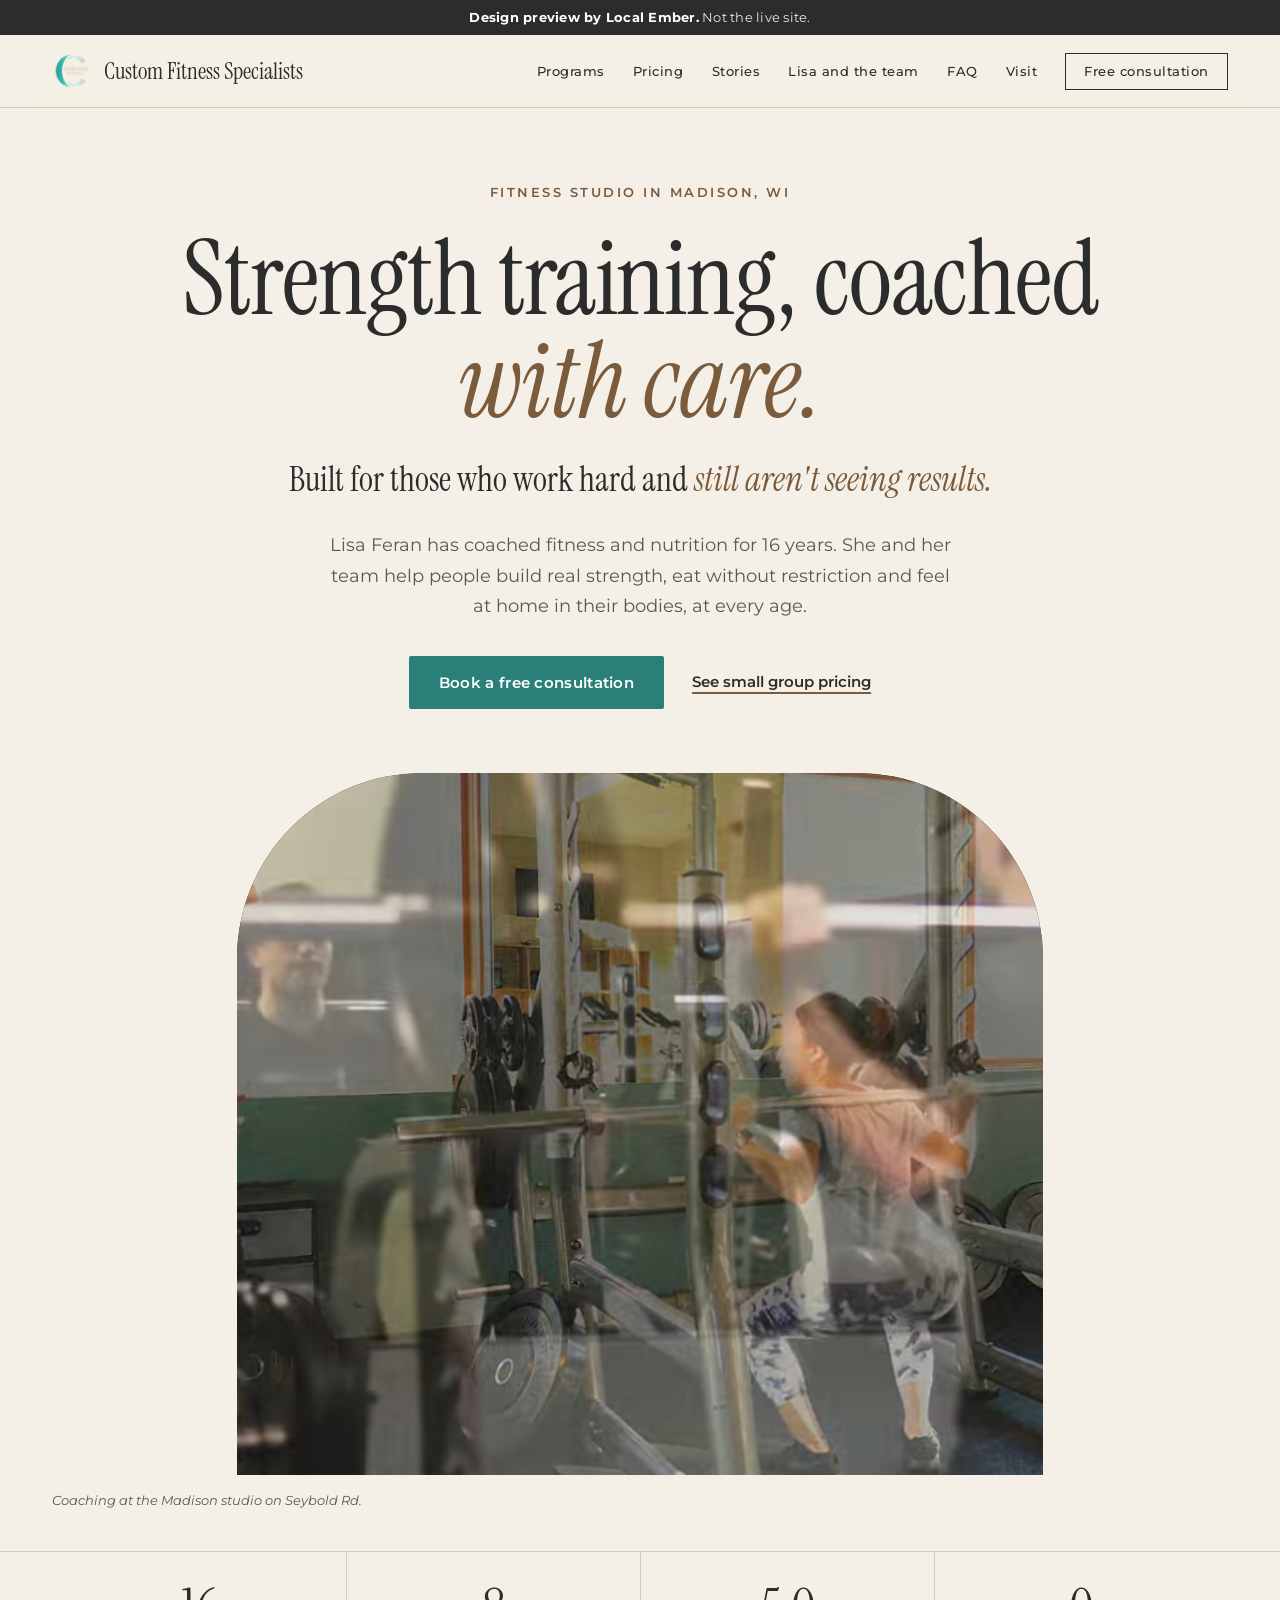
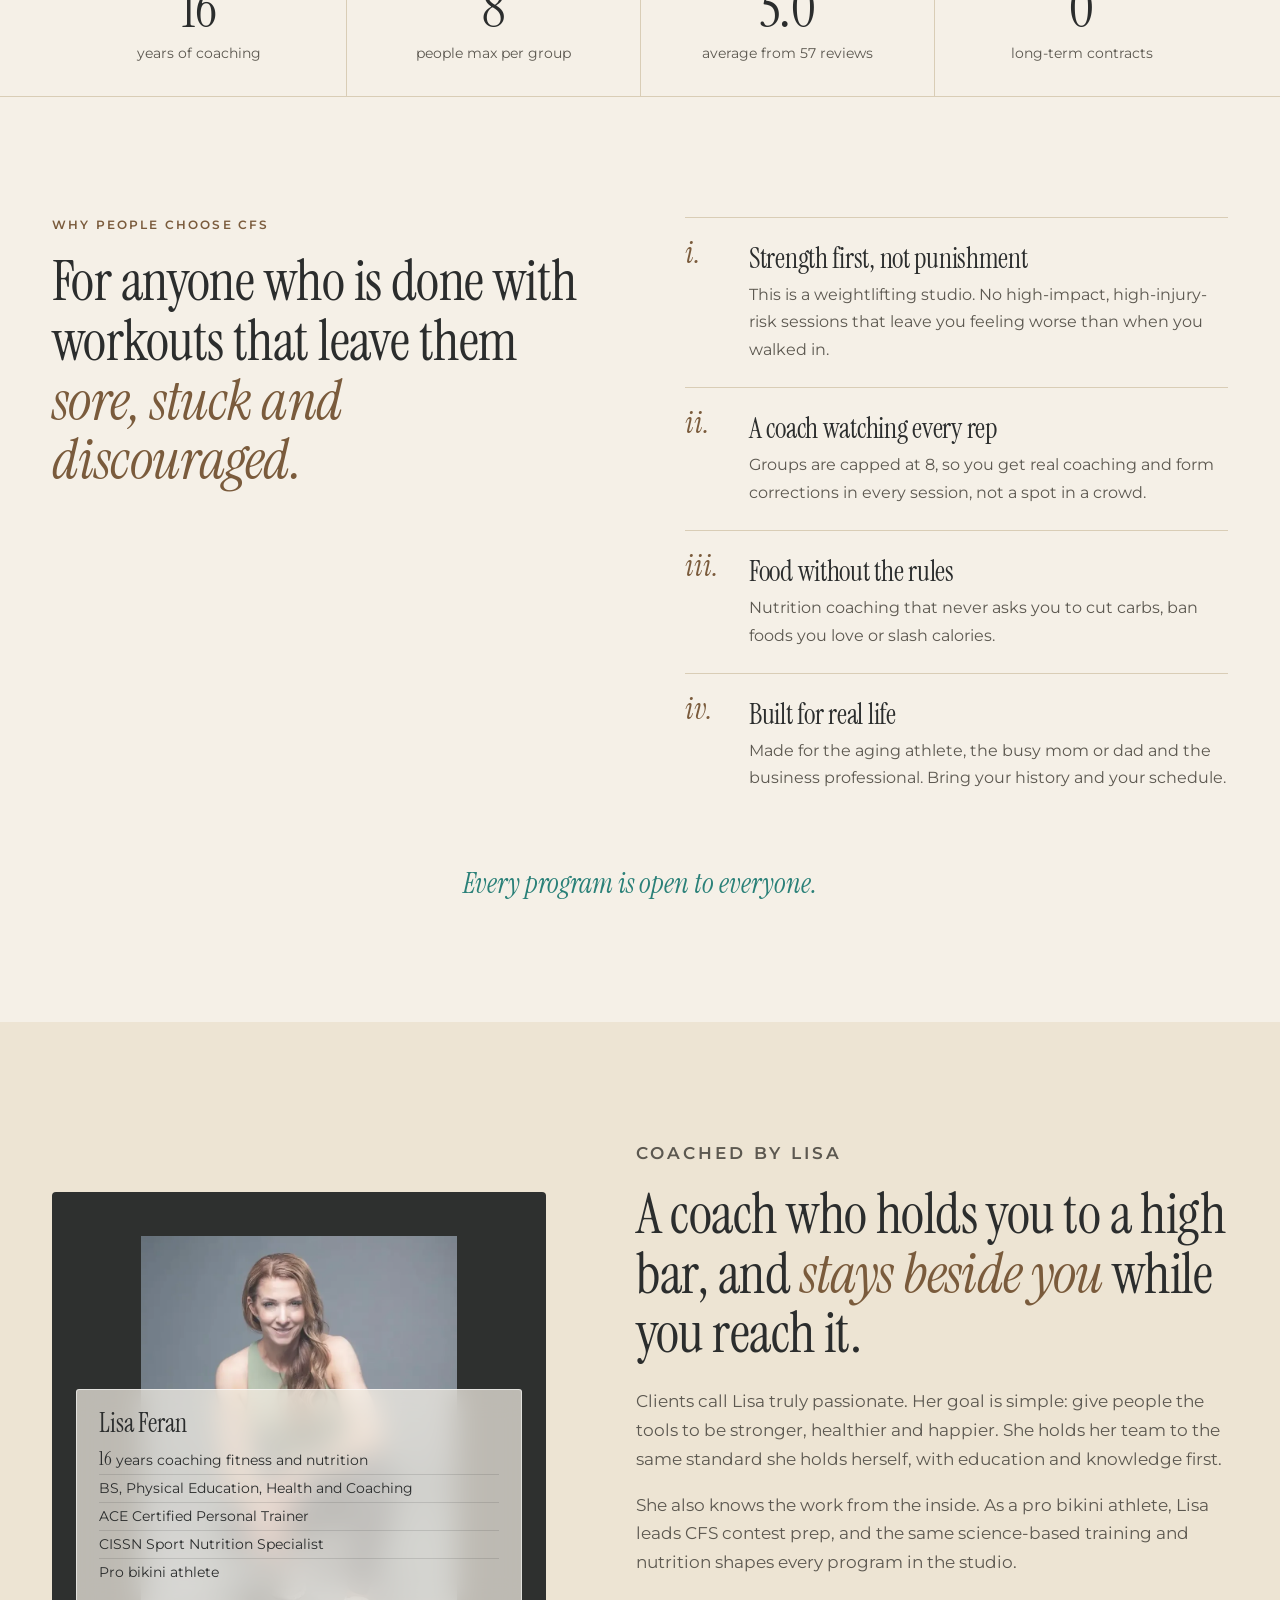
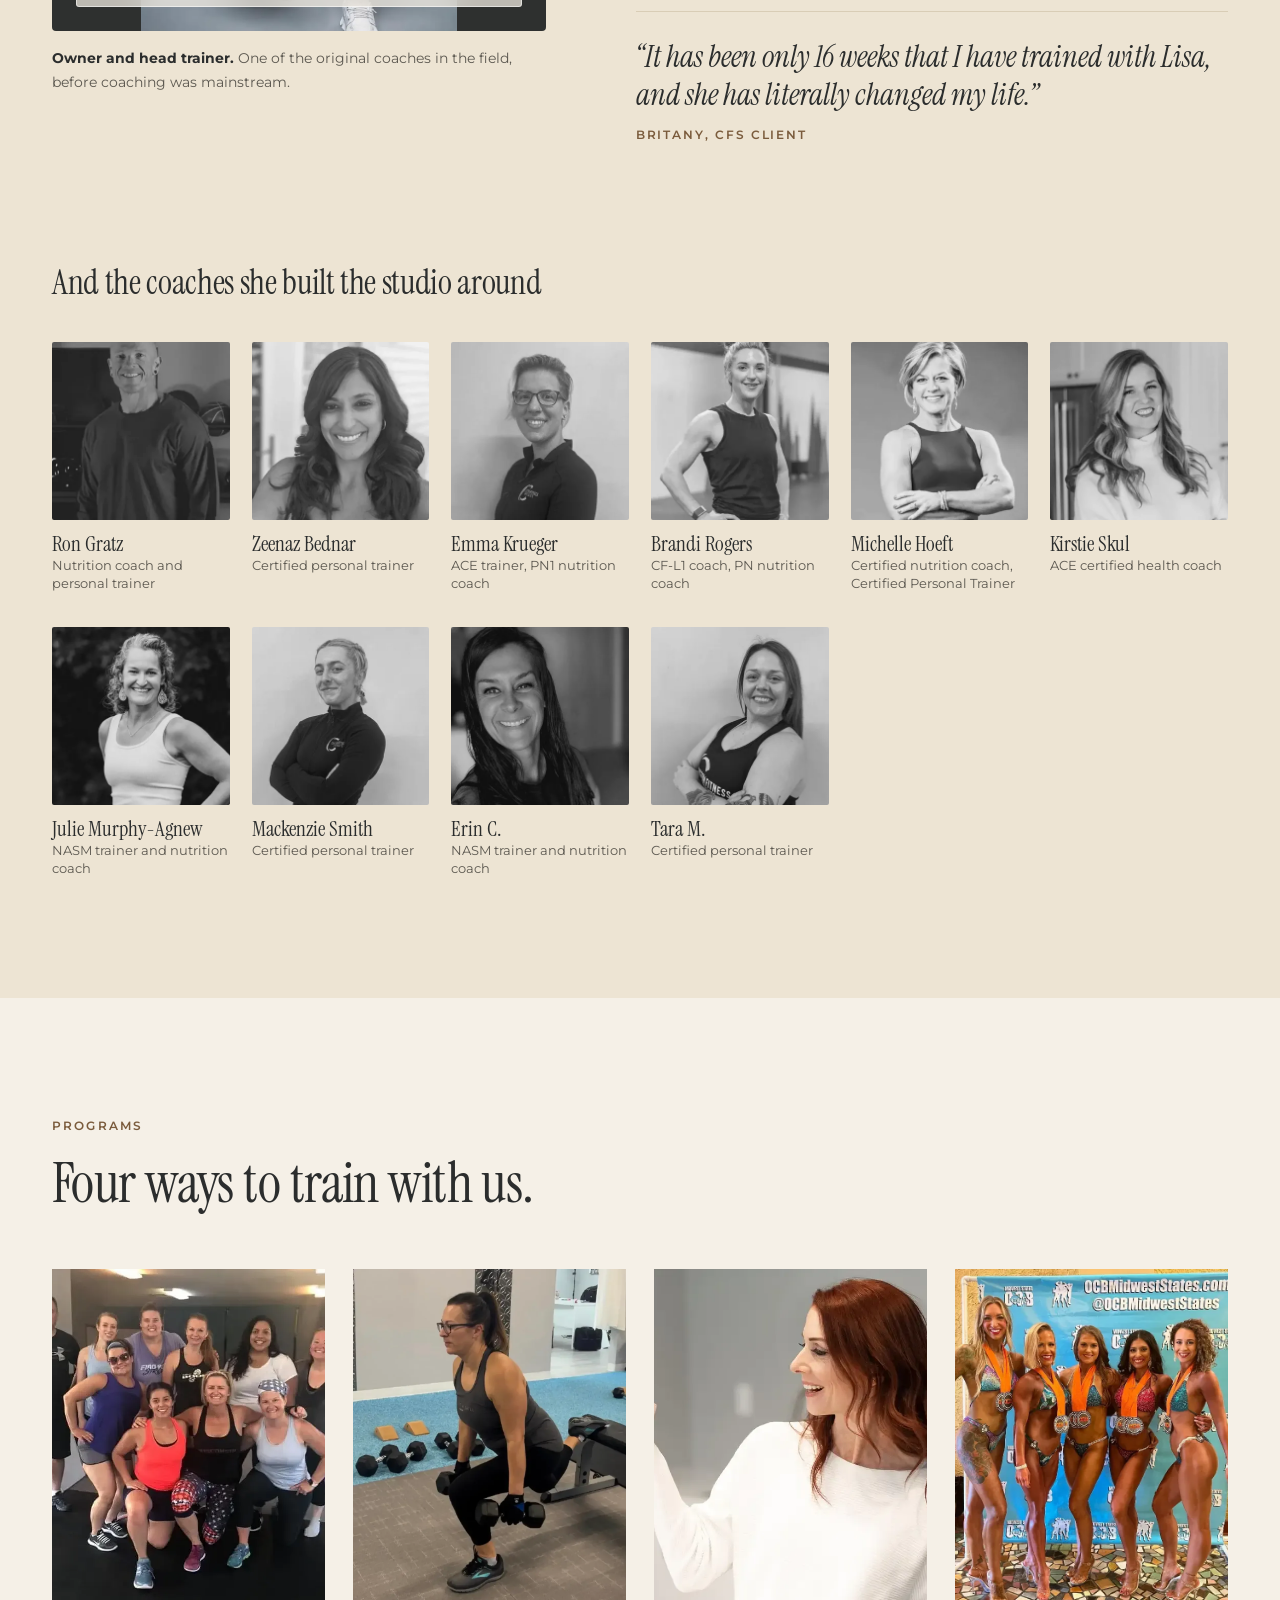
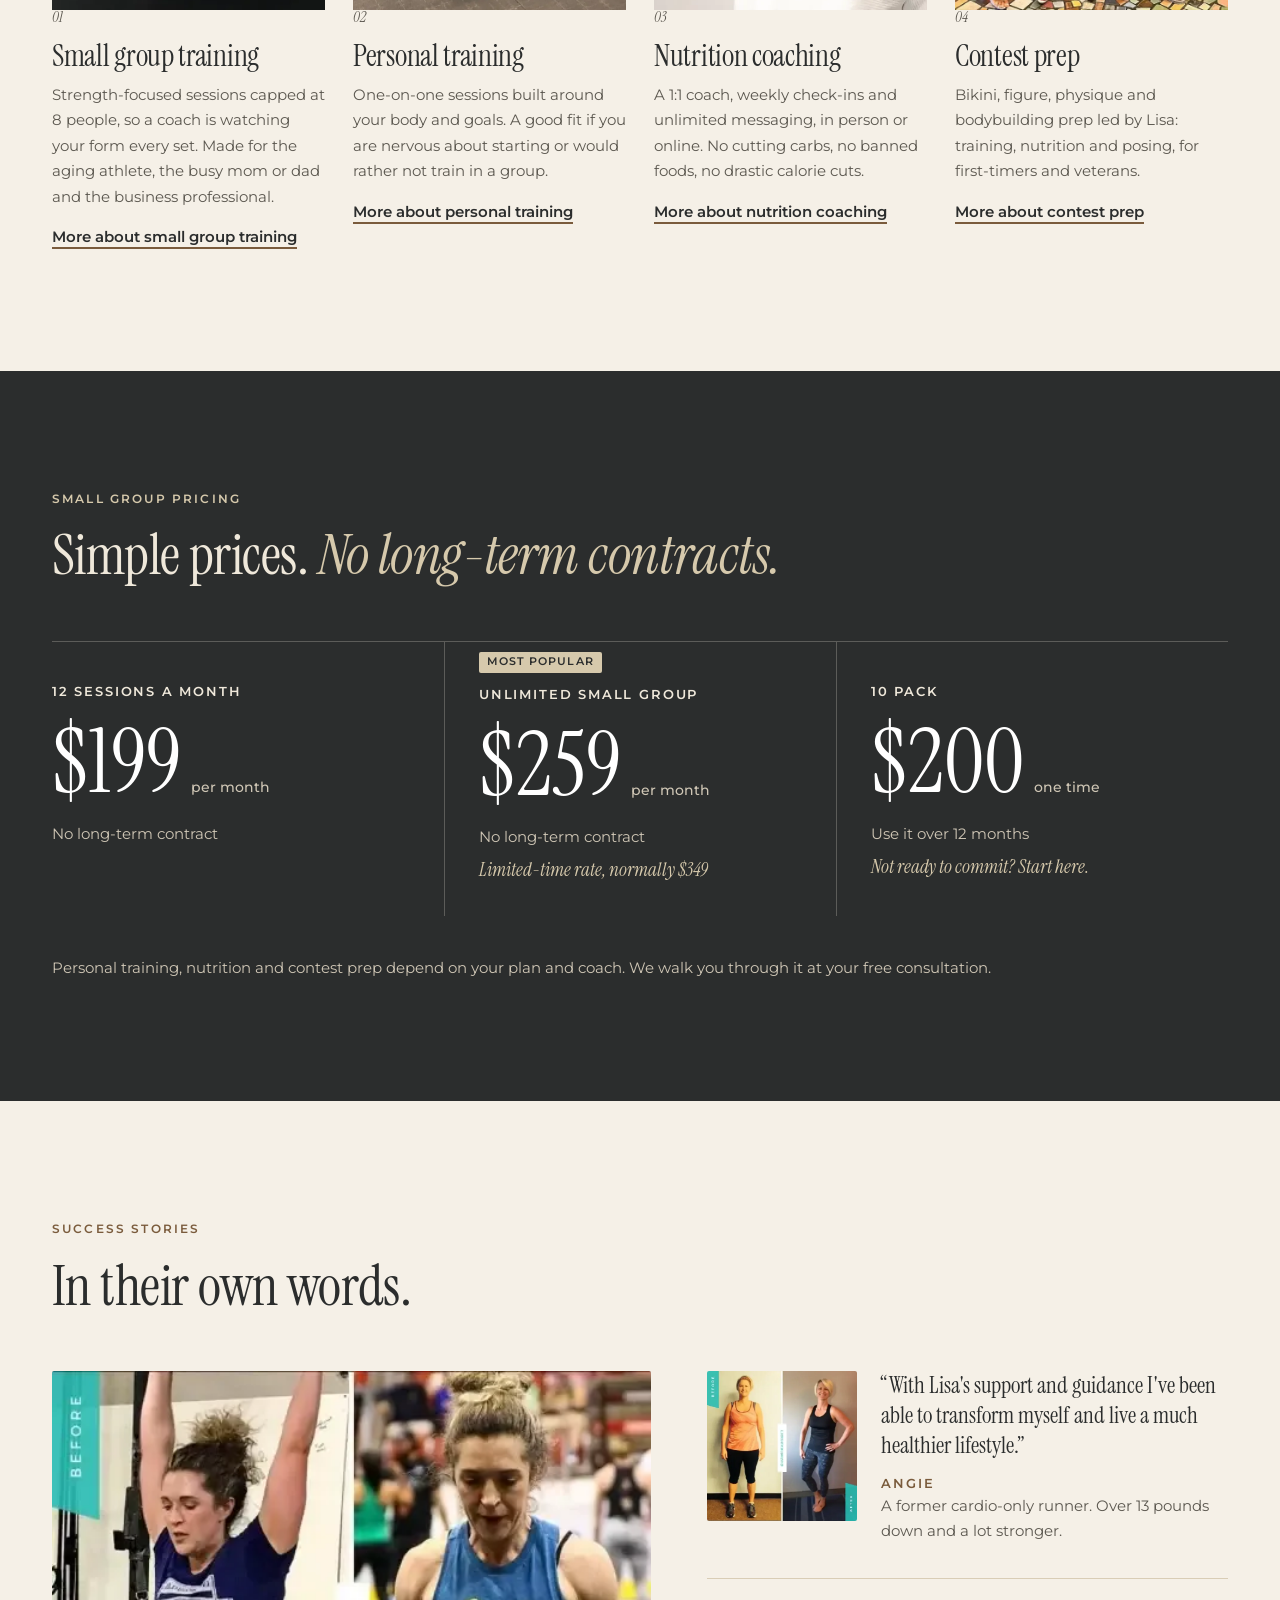
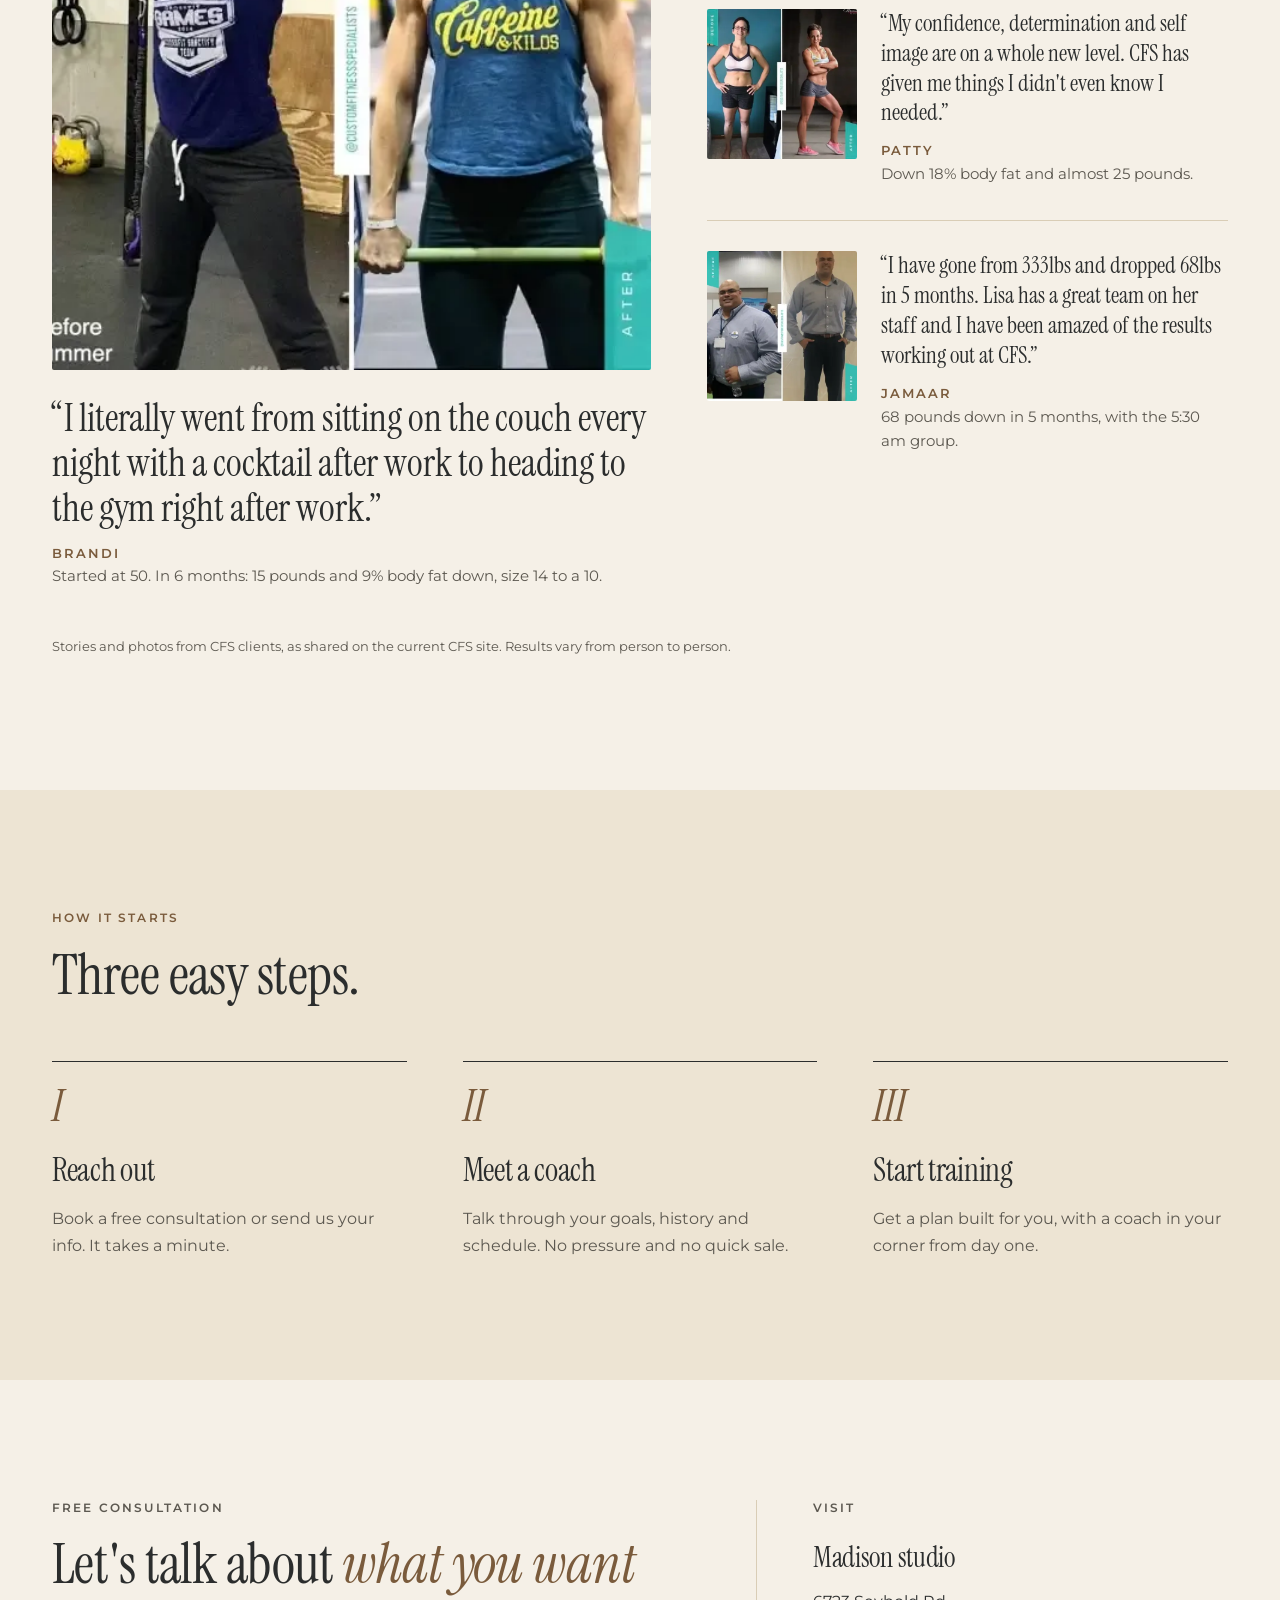
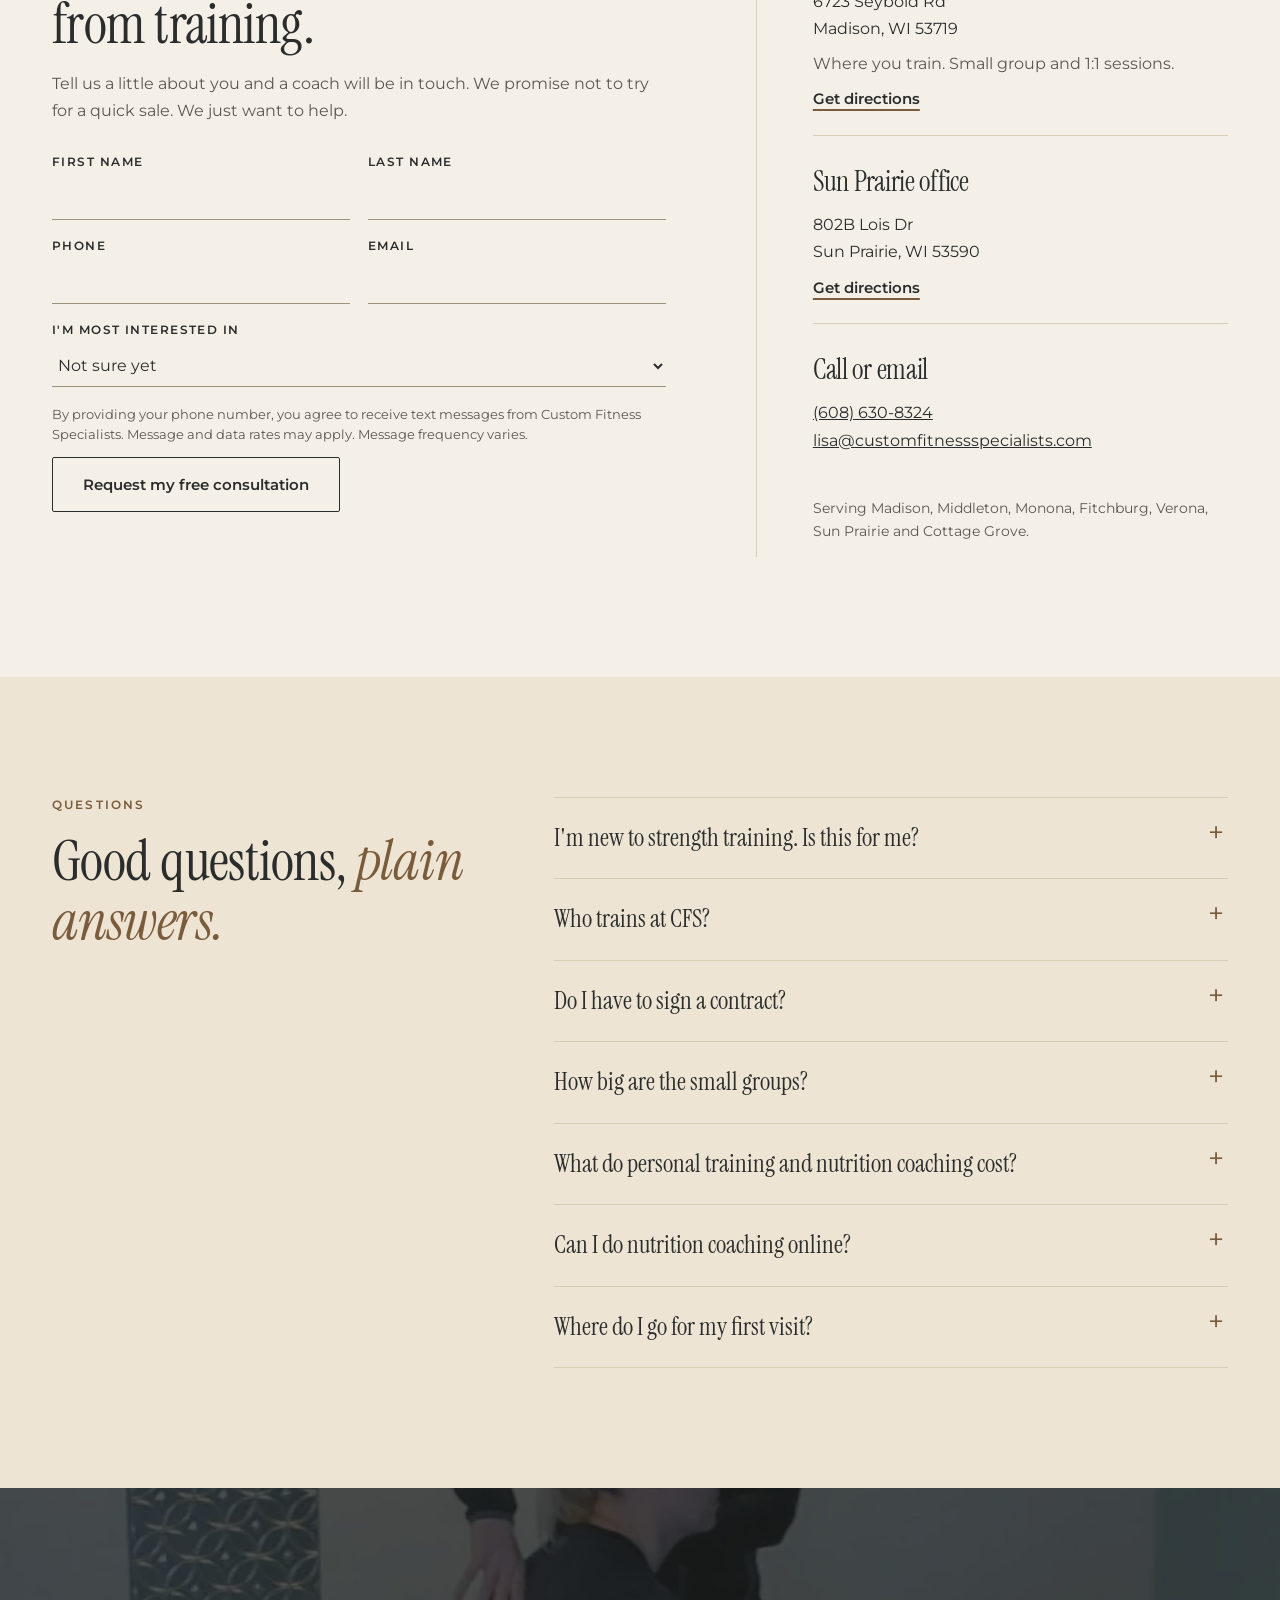
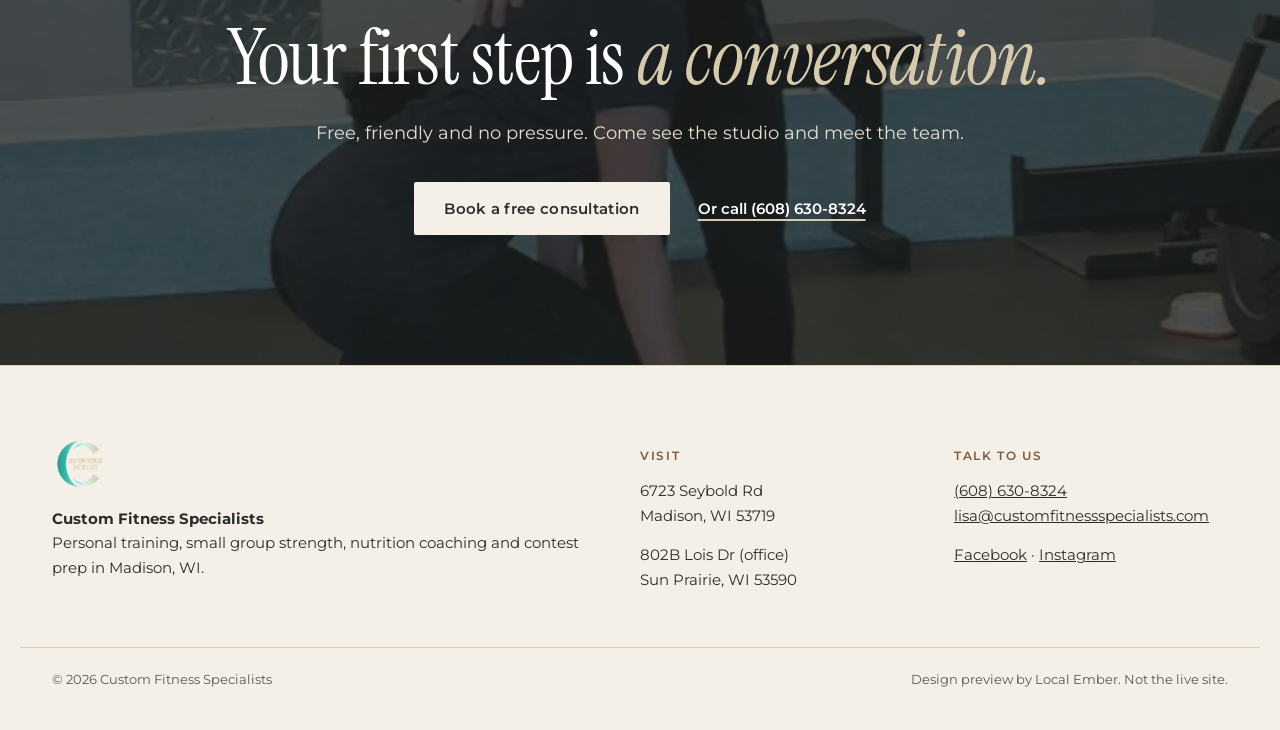
==== commit f3cd3b78: "Gender-neutral copy per Lisa (CFS-2026-11-23-gender-neutral): Built for those who work hard, Fitness" ====
--- a/coached-by-lisa/index.html
+++ b/coached-by-lisa/index.html
@@ -1,5 +1,5 @@
 <!doctype html><html lang="en"><head><meta charset="utf-8"><meta name="viewport" content="width=device-width, initial-scale=1">
-<title>Personal Trainer in Madison, WI | Custom Fitness Specialists</title><meta name="description" content="Strength training, nutrition coaching and small groups capped at 8, led by Lisa Feran and her team in Madison, WI. Book a free consultation."><meta name="robots" content="noindex,nofollow">
+<title>Fitness Studio in Madison, WI | Custom Fitness Specialists</title><meta name="description" content="Strength training, nutrition coaching and small groups capped at 8, led by Lisa Feran and her team in Madison, WI. Book a free consultation."><meta name="robots" content="noindex,nofollow">
 <link rel="icon" href="assets/img/cfs-logo.png"><link rel="stylesheet" href="assets/fonts.css"><link rel="stylesheet" href="assets/style.css"></head>
 <body class="o1"><div class="pnote"><strong>Design preview by Local Ember.</strong> Not the live site.</div>
 <header class="hdr"><div class="wrap hrow">
@@ -10,9 +10,9 @@
 <main id="top">
 <section class="hero">
   <div class="wrap hero-copy">
-    <h1><span class="h1-kicker">Personal trainer in Madison, WI</span>Strength training, coached <em>with care.</em></h1>
-    <p class="hero-line">Built for women who work hard and <em>still aren't seeing results.</em></p>
-    <p class="lede">Lisa Feran has coached fitness and nutrition for 16 years. She and her team help women build real strength, eat without restriction and feel at home in their bodies, at every age. Men are welcome too.</p>
+    <h1><span class="h1-kicker">Fitness Studio in Madison, WI</span>Strength training, coached <em>with care.</em></h1>
+    <p class="hero-line">Built for those who work hard and <em>still aren't seeing results.</em></p>
+    <p class="lede">Lisa Feran has coached fitness and nutrition for 16 years. She and her team help people build real strength, eat without restriction and feel at home in their bodies, at every age.</p>
     <div class="ctas" data-hero-ctas><a href="#consult" class="btn">Book a free consultation</a><a href="#pricing" class="tlink">See small group pricing</a></div>
   </div>
   <div class="reveal-frame" data-scale-reveal>
@@ -26,14 +26,14 @@
 </div></section>
 
 <section class="why" id="why"><div class="wrap why-grid">
-  <div class="why-h reveal"><p class="eyebrow">Why women choose CFS</p><h2>For women who are done with workouts that leave them <em>sore, stuck and discouraged.</em></h2></div>
+  <div class="why-h reveal"><p class="eyebrow">Why people choose CFS</p><h2>For anyone who is done with workouts that leave them <em>sore, stuck and discouraged.</em></h2></div>
   <ol class="why-list" data-stagger="70">
     <li class="reveal"><h3>Strength first, not punishment</h3><p>This is a weightlifting studio. No high-impact, high-injury-risk sessions that leave you feeling worse than when you walked in.</p></li>
     <li class="reveal"><h3>A coach watching every rep</h3><p>Groups are capped at 8, so you get real coaching and form corrections in every session, not a spot in a crowd.</p></li>
     <li class="reveal"><h3>Food without the rules</h3><p>Nutrition coaching that never asks you to cut carbs, ban foods you love or slash calories.</p></li>
     <li class="reveal"><h3>Built for real life</h3><p>Made for the aging athlete, the busy mom or dad and the business professional. Bring your history and your schedule.</p></li>
   </ol>
-  <p class="men reveal">And yes, men train here too. Every program is open to everyone.</p>
+  <p class="men reveal">Every program is open to everyone.</p>
 </div></section>
 
 <section class="lisa" id="lisa"><div class="wrap lisa-grid">
@@ -110,7 +110,7 @@
 
 <section class="faq" id="faq"><div class="wrap faq-grid">
   <div class="reveal"><p class="eyebrow">Questions</p><h2>Good questions, <em>plain answers.</em></h2></div>
-  <div class="faq-list"><details class="reveal"><summary>I'm new to strength training. Is this for me?</summary><p>Yes. Programs are built for every fitness level, from first-timers to seasoned athletes. Your coach starts where you are and adjusts every exercise to fit you.</p></details><details class="reveal"><summary>Is CFS just for women?</summary><p>No. A lot of our members are women, and men train here too. Small group, personal training, nutrition and contest prep are open to everyone.</p></details><details class="reveal"><summary>Do I have to sign a contract?</summary><p>No. Small group memberships have no long-term contract and you can cancel anytime. The 10 pack can be used over 12 months.</p></details><details class="reveal"><summary>How big are the small groups?</summary><p>Capped at 8 people per coach, so you get real coaching and form corrections in every session.</p></details><details class="reveal"><summary>What do personal training and nutrition coaching cost?</summary><p>It depends on the plan and the coach you work with, so we go over it at your free consultation. Small group prices are listed above.</p></details><details class="reveal"><summary>Can I do nutrition coaching online?</summary><p>Yes. Nutrition coaching runs in person or online, with weekly check-ins and messaging with your coach.</p></details><details class="reveal"><summary>Where do I go for my first visit?</summary><p>Training happens at our Madison studio, 6723 Seybold Rd. Our office is at 802B Lois Dr in Sun Prairie.</p></details></div>
+  <div class="faq-list"><details class="reveal"><summary>I'm new to strength training. Is this for me?</summary><p>Yes. Programs are built for every fitness level, from first-timers to seasoned athletes. Your coach starts where you are and adjusts every exercise to fit you.</p></details><details class="reveal"><summary>Who trains at CFS?</summary><p>Women and men of every age and fitness level. Small group, personal training, nutrition and contest prep are open to everyone.</p></details><details class="reveal"><summary>Do I have to sign a contract?</summary><p>No. Small group memberships have no long-term contract and you can cancel anytime. The 10 pack can be used over 12 months.</p></details><details class="reveal"><summary>How big are the small groups?</summary><p>Capped at 8 people per coach, so you get real coaching and form corrections in every session.</p></details><details class="reveal"><summary>What do personal training and nutrition coaching cost?</summary><p>It depends on the plan and the coach you work with, so we go over it at your free consultation. Small group prices are listed above.</p></details><details class="reveal"><summary>Can I do nutrition coaching online?</summary><p>Yes. Nutrition coaching runs in person or online, with weekly check-ins and messaging with your coach.</p></details><details class="reveal"><summary>Where do I go for my first visit?</summary><p>Training happens at our Madison studio, 6723 Seybold Rd. Our office is at 802B Lois Dr in Sun Prairie.</p></details></div>
 </div></section>
 
 <section class="close"><div class="wrap close-in reveal">
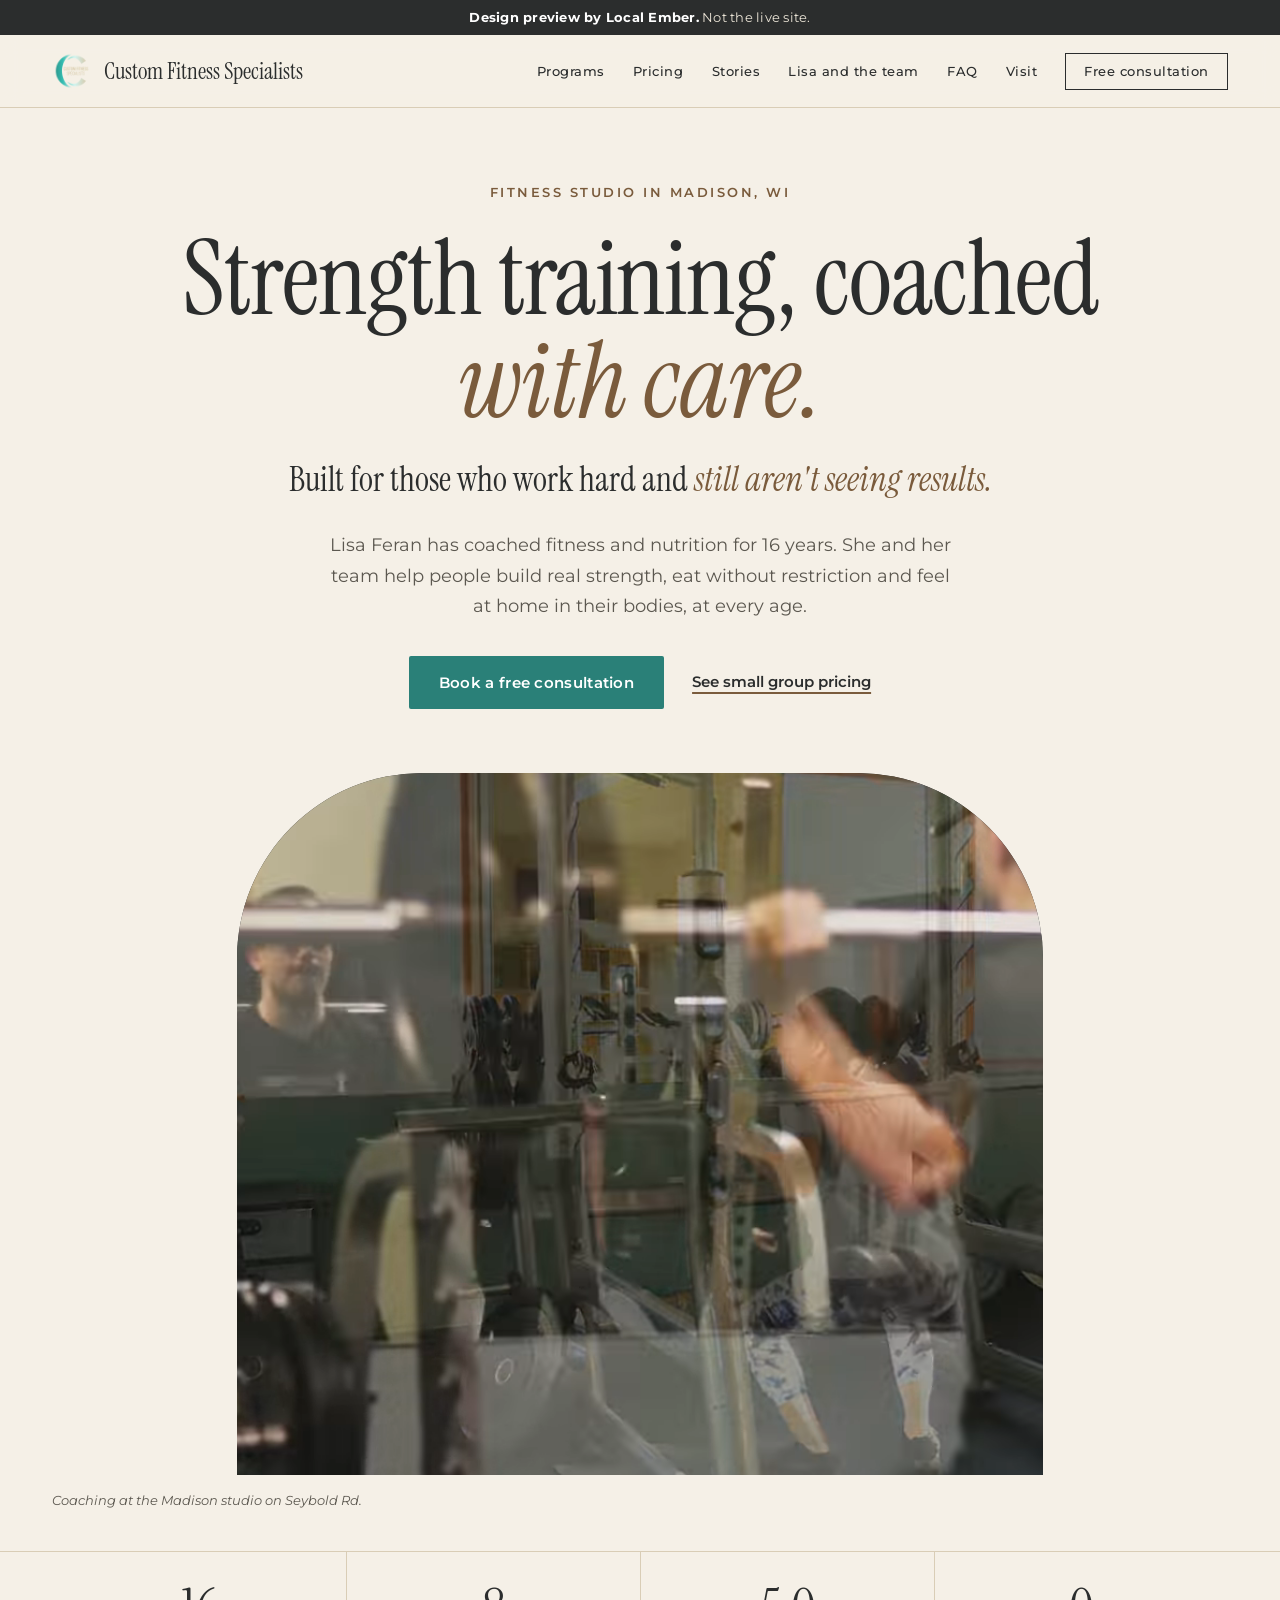
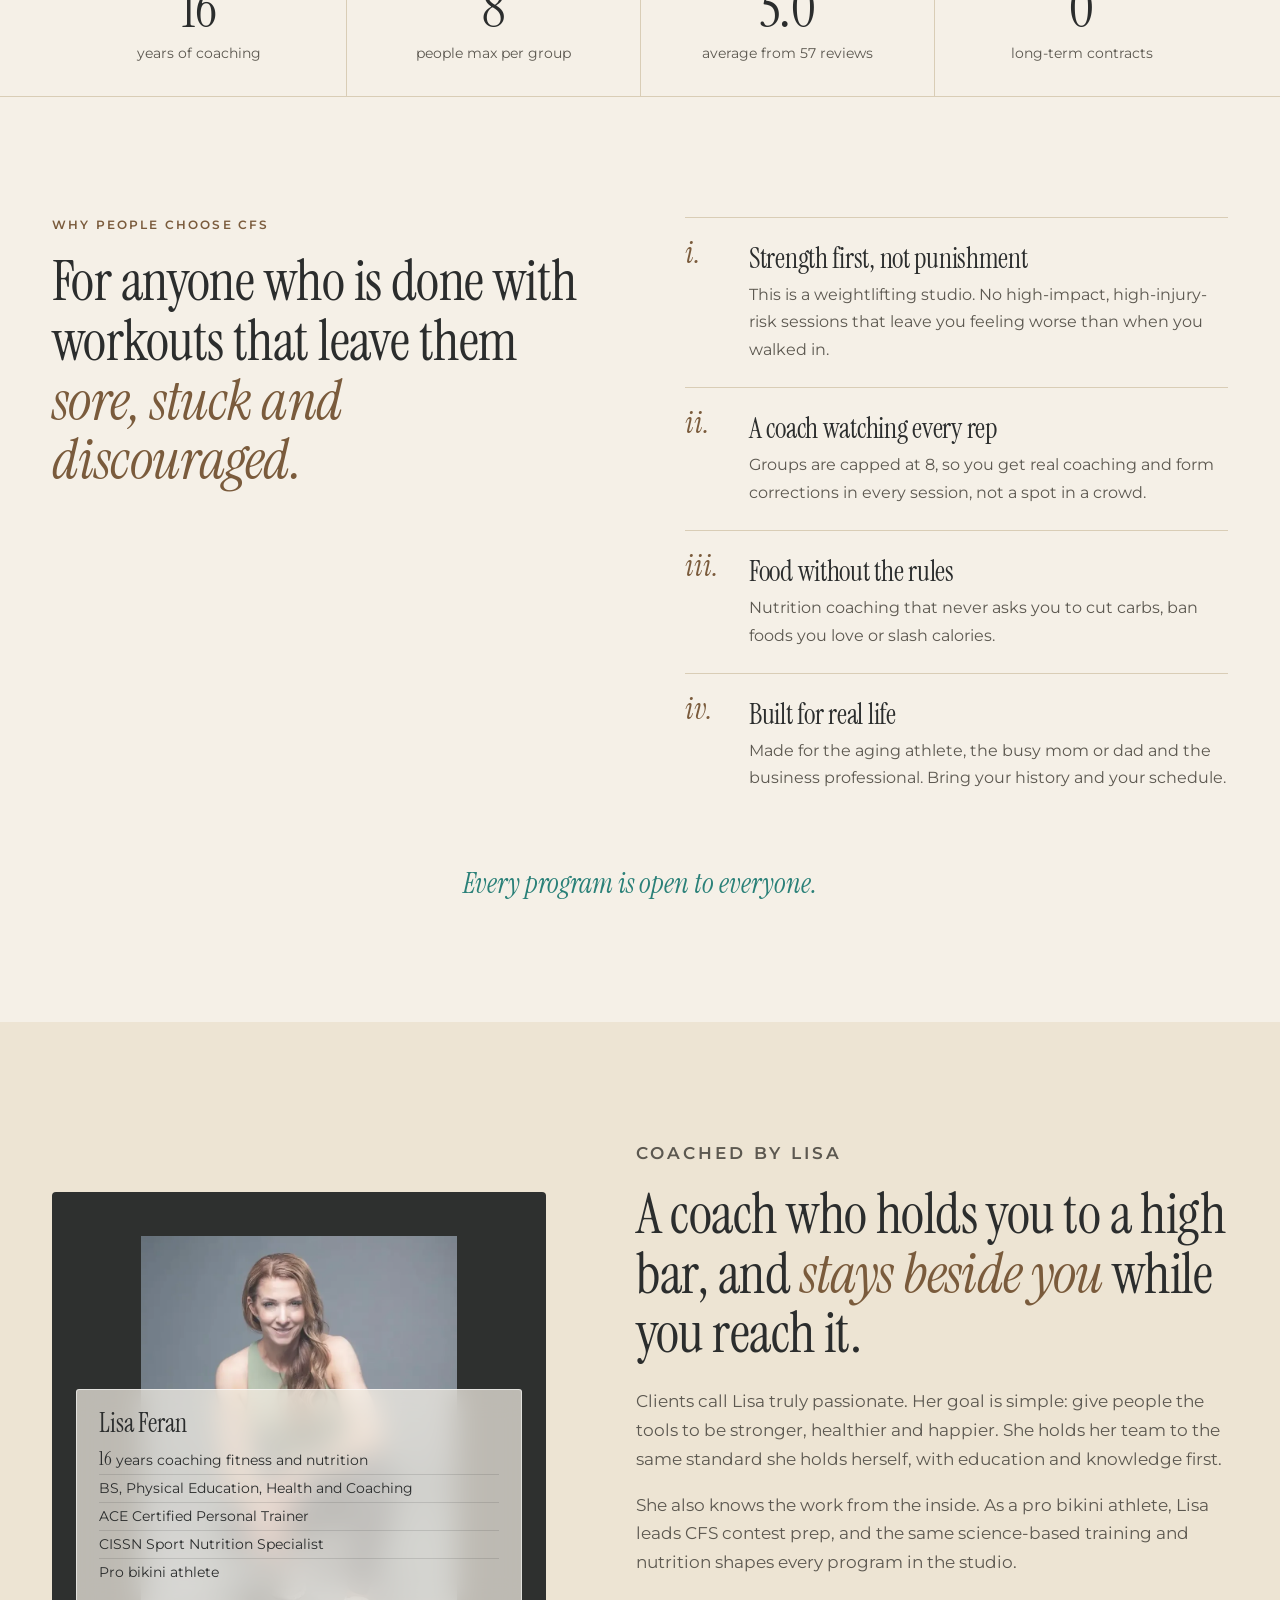
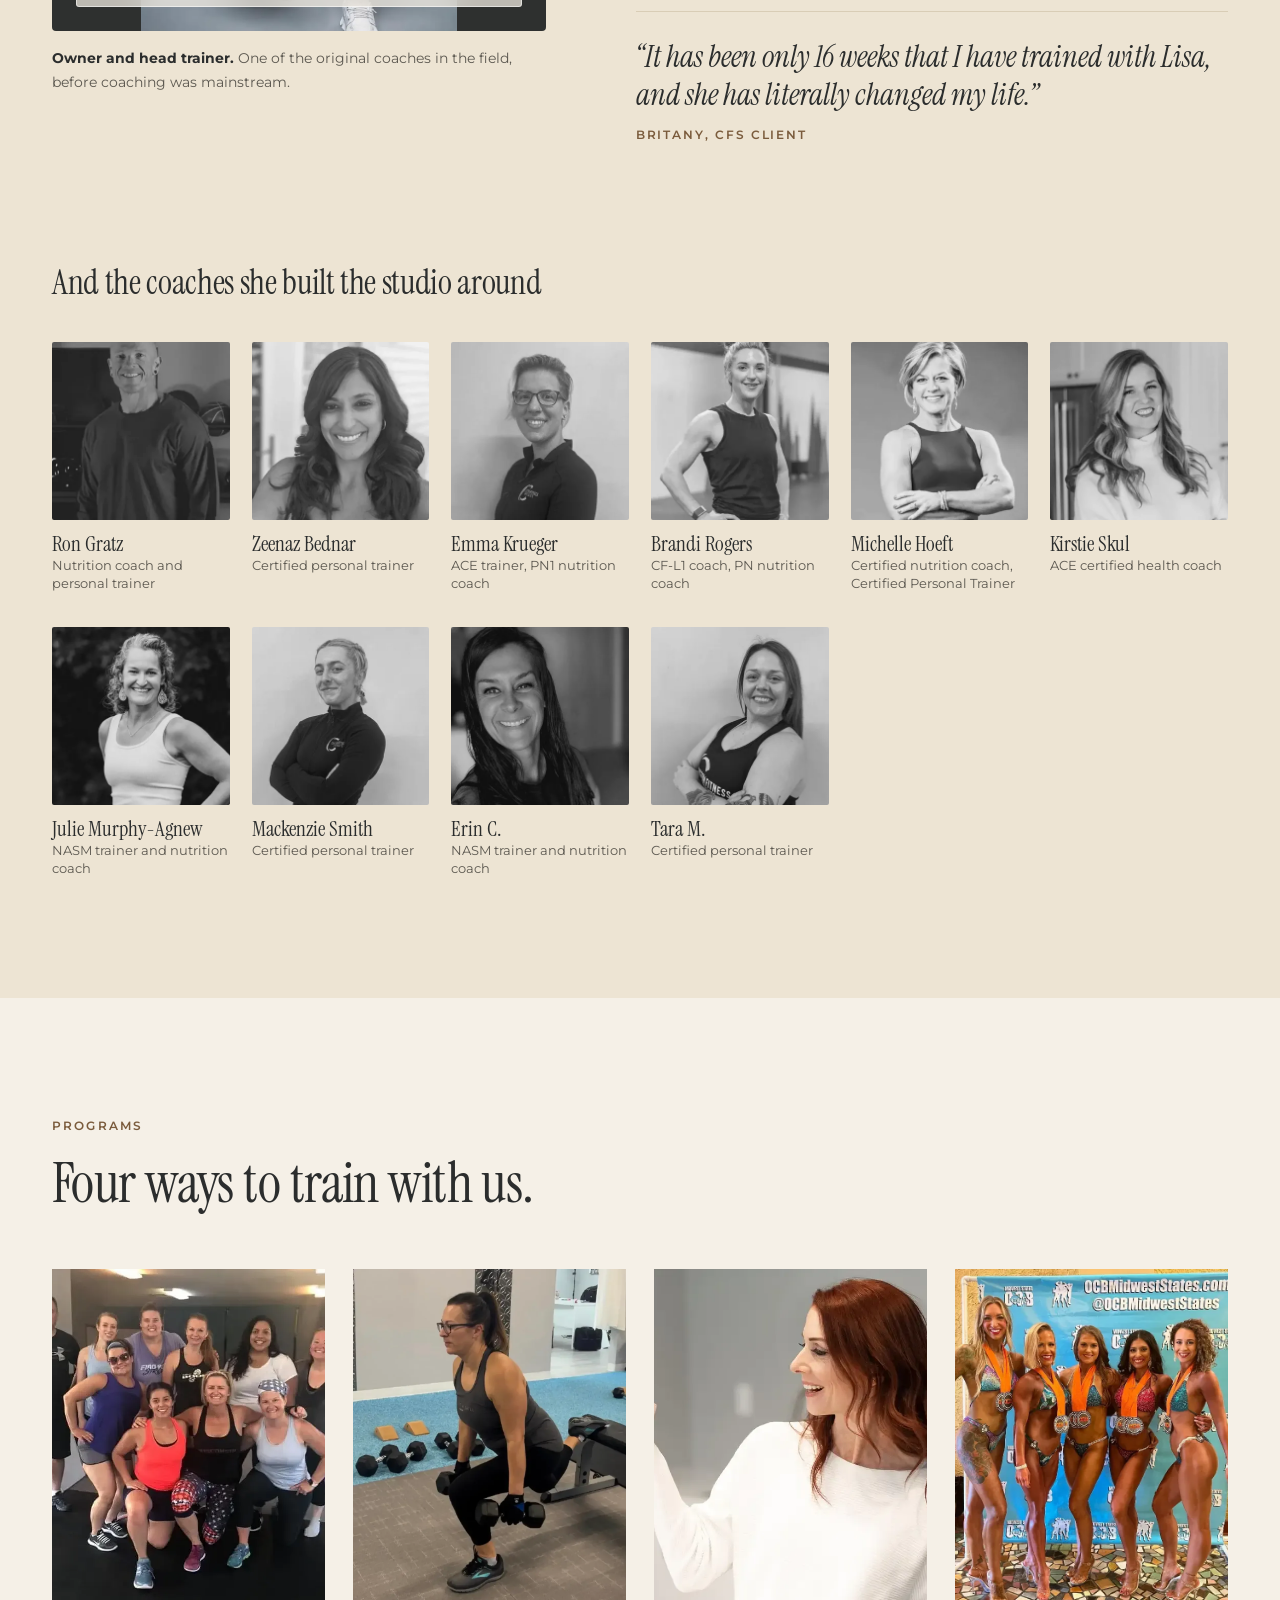
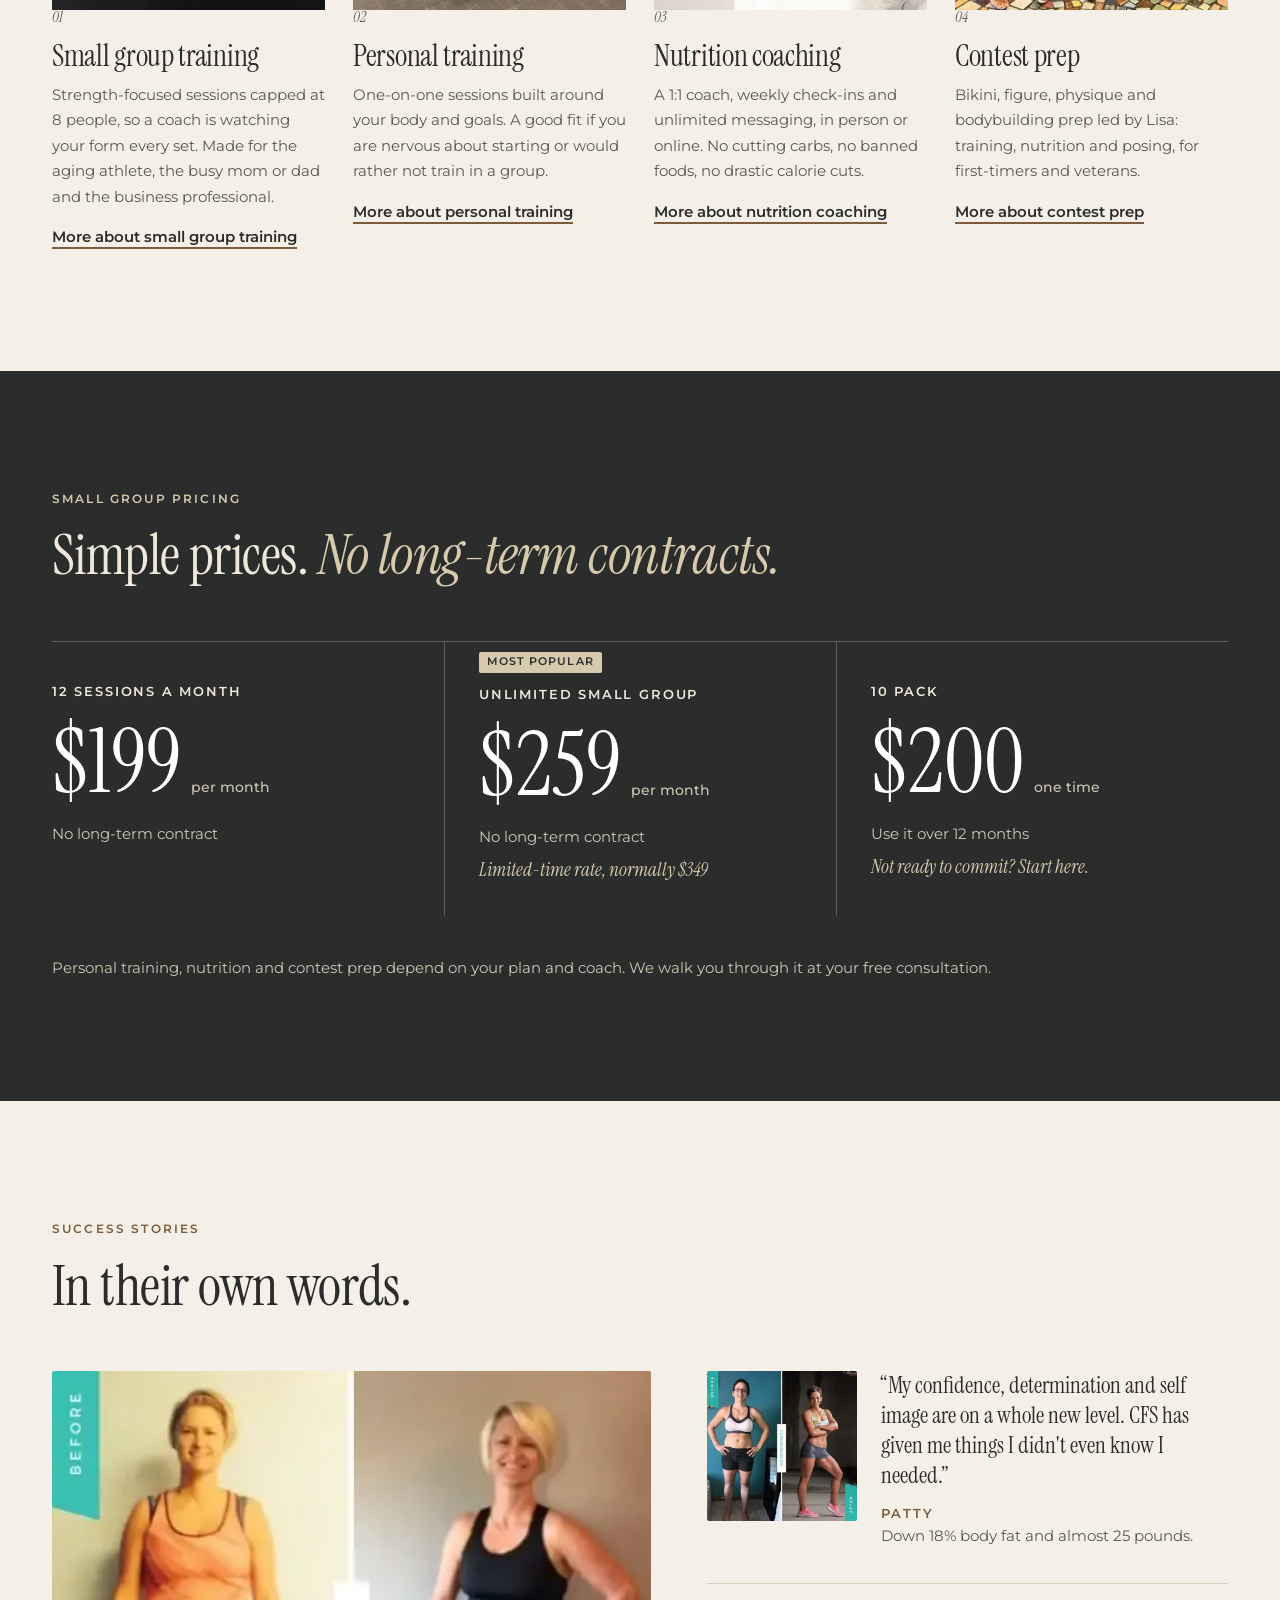
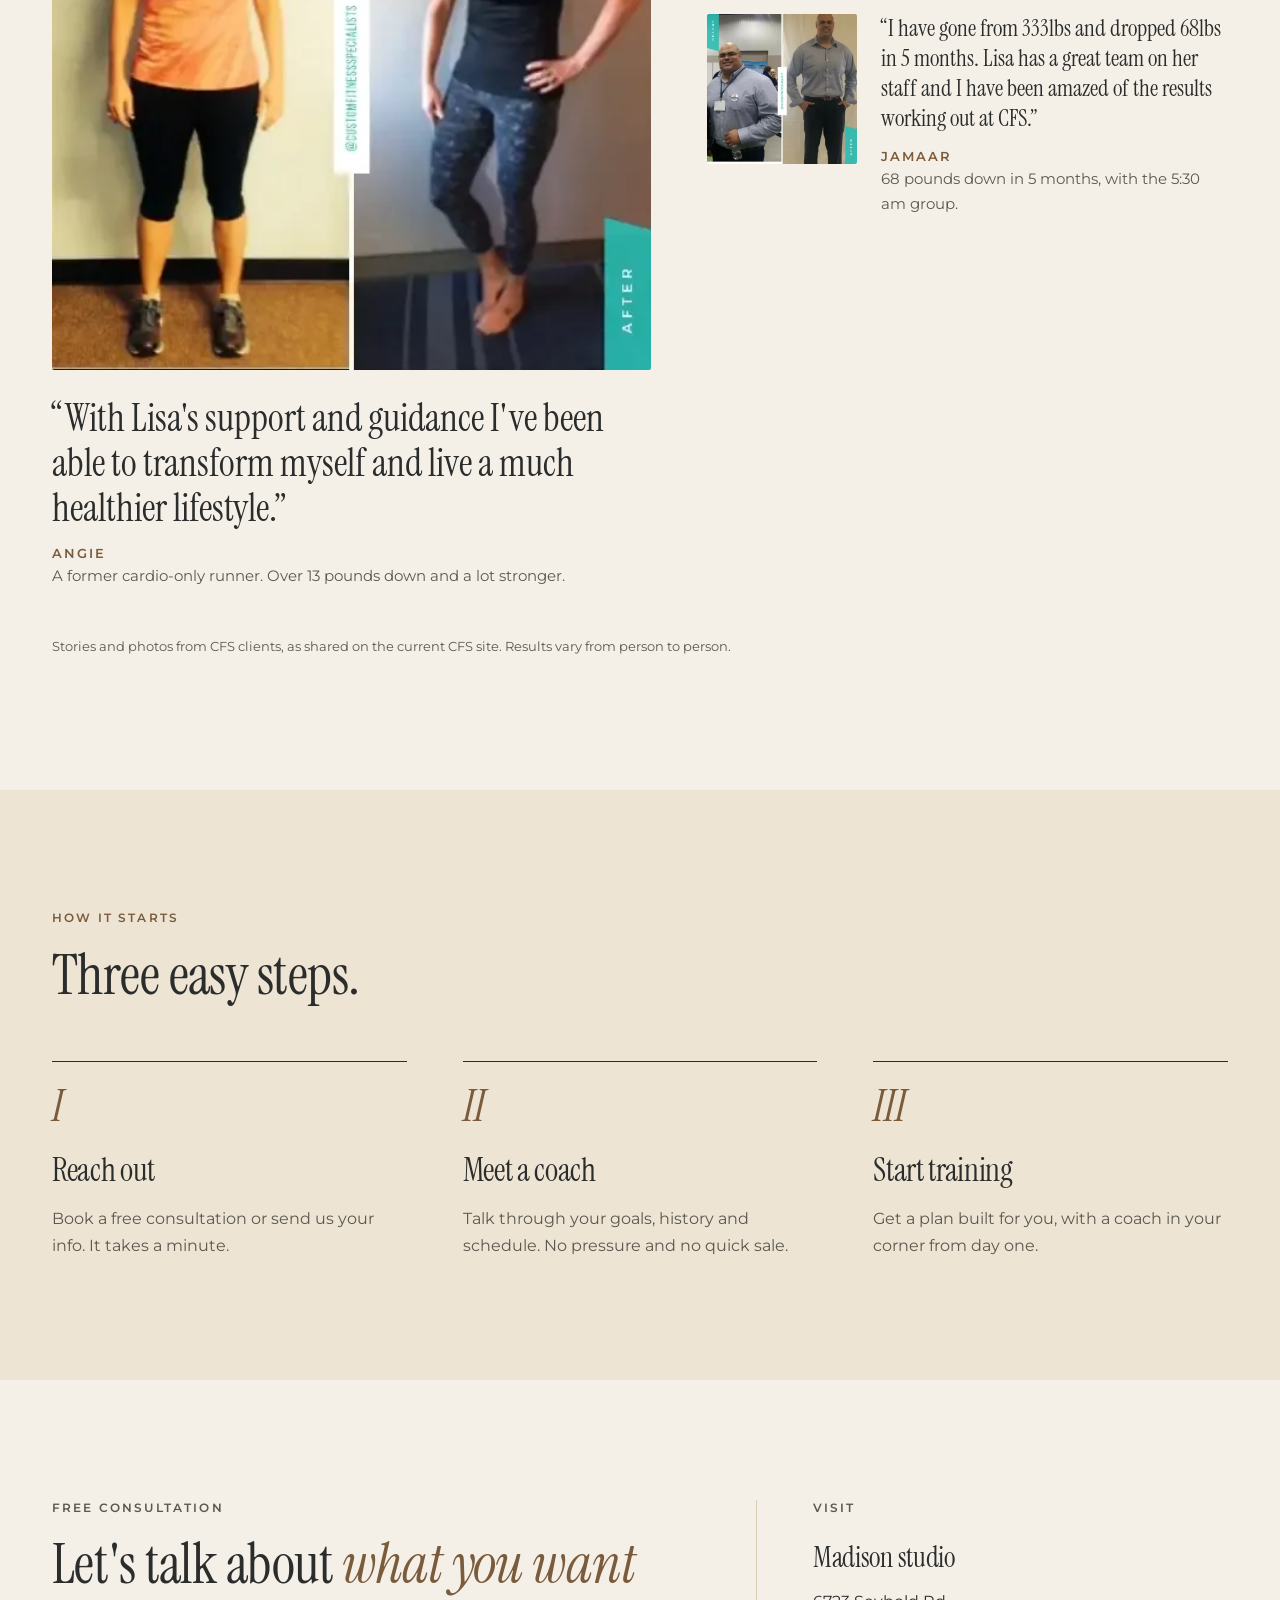
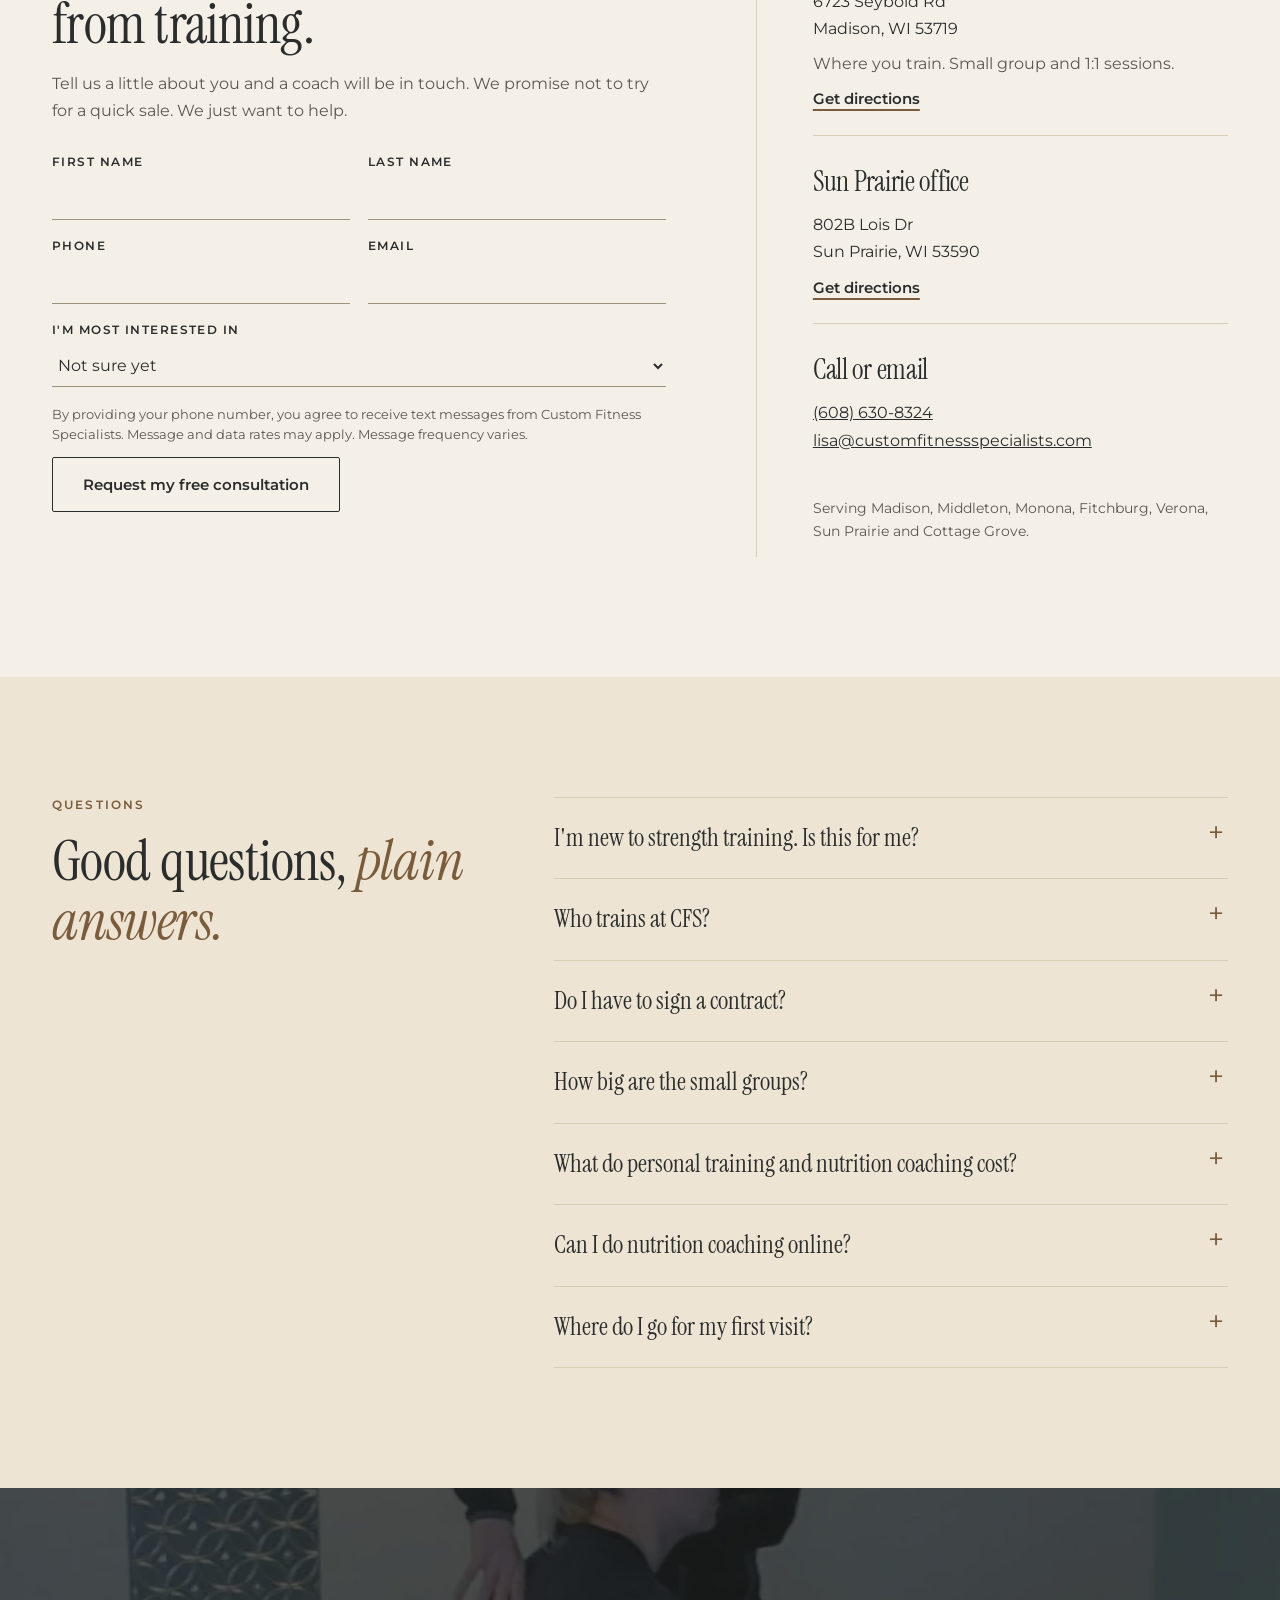
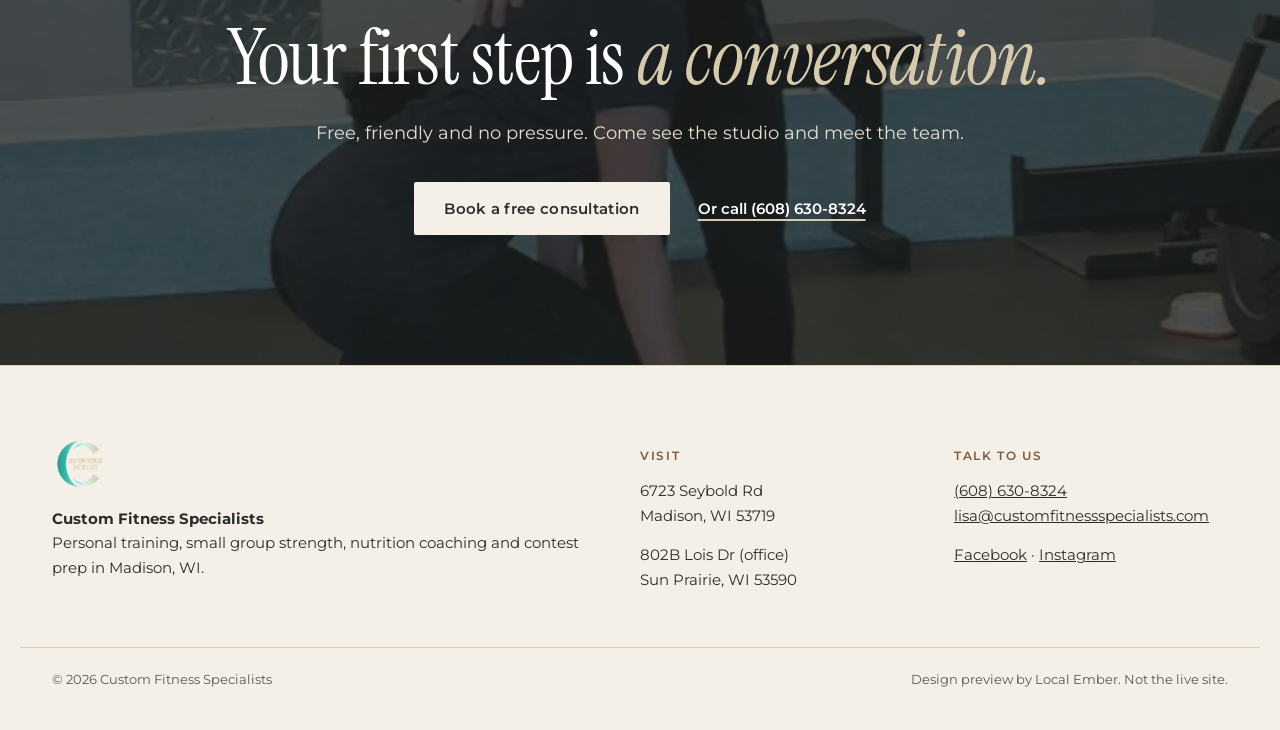
==== commit b150c2e9: "coached-by-lisa: remove misattributed Brandi client story (CFS-2026-11-24-preview-leftovers)" ====
--- a/coached-by-lisa/index.html
+++ b/coached-by-lisa/index.html
@@ -74,7 +74,7 @@
 
 <section class="stories" id="stories"><div class="wrap">
   <div class="sec-h reveal"><p class="eyebrow">Success stories</p><h2>In their own words.</h2></div>
-  <div class="story-grid"><figure class="story story-big reveal"><img src="assets/img/story-brandi.webp" alt="Brandi, before and after training at CFS" loading="lazy"><figcaption><blockquote>“I literally went from sitting on the couch every night with a cocktail after work to heading to the gym right after work.”</blockquote><p class="who">Brandi</p><p class="what">Started at 50. In 6 months: 15 pounds and 9% body fat down, size 14 to a 10.</p></figcaption></figure><div class="story-col" data-stagger="80"><figure class="story reveal"><img src="assets/img/story-angie.webp" alt="Angie, before and after training at CFS" loading="lazy"><figcaption><blockquote>“With Lisa's support and guidance I've been able to transform myself and live a much healthier lifestyle.”</blockquote><p class="who">Angie</p><p class="what">A former cardio-only runner. Over 13 pounds down and a lot stronger.</p></figcaption></figure><figure class="story reveal"><img src="assets/img/story-patty.webp" alt="Patty, before and after training at CFS" loading="lazy"><figcaption><blockquote>“My confidence, determination and self image are on a whole new level. CFS has given me things I didn't even know I needed.”</blockquote><p class="who">Patty</p><p class="what">Down 18% body fat and almost 25 pounds.</p></figcaption></figure><figure class="story reveal"><img src="assets/img/story-jamaar.webp" alt="Jamaar, before and after training at CFS" loading="lazy"><figcaption><blockquote>“I have gone from 333lbs and dropped 68lbs in 5 months. Lisa has a great team on her staff and I have been amazed of the results working out at CFS.”</blockquote><p class="who">Jamaar</p><p class="what">68 pounds down in 5 months, with the 5:30 am group.</p></figcaption></figure></div></div>
+  <div class="story-grid"><figure class="story story-big reveal"><img src="assets/img/story-angie.webp" alt="Angie, before and after training at CFS" loading="lazy"><figcaption><blockquote>“With Lisa's support and guidance I've been able to transform myself and live a much healthier lifestyle.”</blockquote><p class="who">Angie</p><p class="what">A former cardio-only runner. Over 13 pounds down and a lot stronger.</p></figcaption></figure><div class="story-col" data-stagger="80"><figure class="story reveal"><img src="assets/img/story-patty.webp" alt="Patty, before and after training at CFS" loading="lazy"><figcaption><blockquote>“My confidence, determination and self image are on a whole new level. CFS has given me things I didn't even know I needed.”</blockquote><p class="who">Patty</p><p class="what">Down 18% body fat and almost 25 pounds.</p></figcaption></figure><figure class="story reveal"><img src="assets/img/story-jamaar.webp" alt="Jamaar, before and after training at CFS" loading="lazy"><figcaption><blockquote>“I have gone from 333lbs and dropped 68lbs in 5 months. Lisa has a great team on her staff and I have been amazed of the results working out at CFS.”</blockquote><p class="who">Jamaar</p><p class="what">68 pounds down in 5 months, with the 5:30 am group.</p></figcaption></figure></div></div>
   <p class="rnote reveal">Stories and photos from CFS clients, as shared on the current CFS site. Results vary from person to person.</p>
 </div></section>
 
